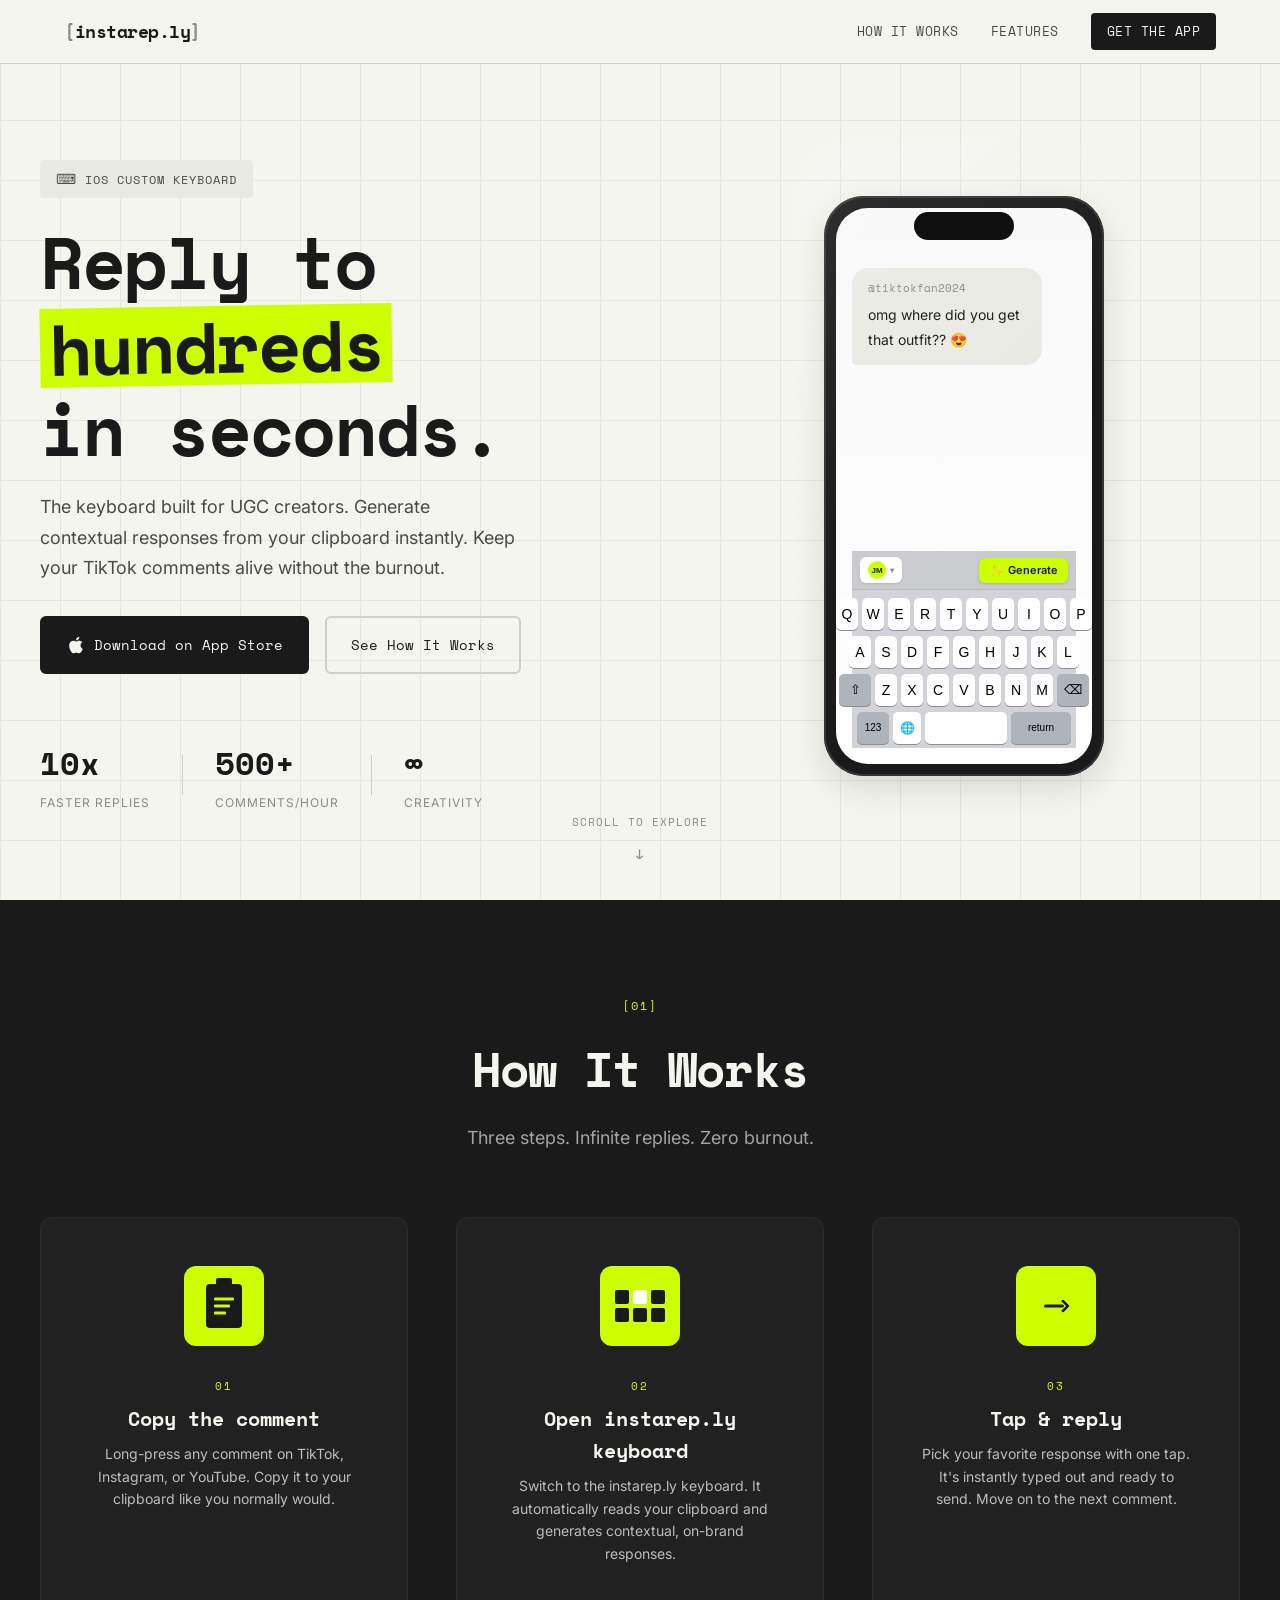
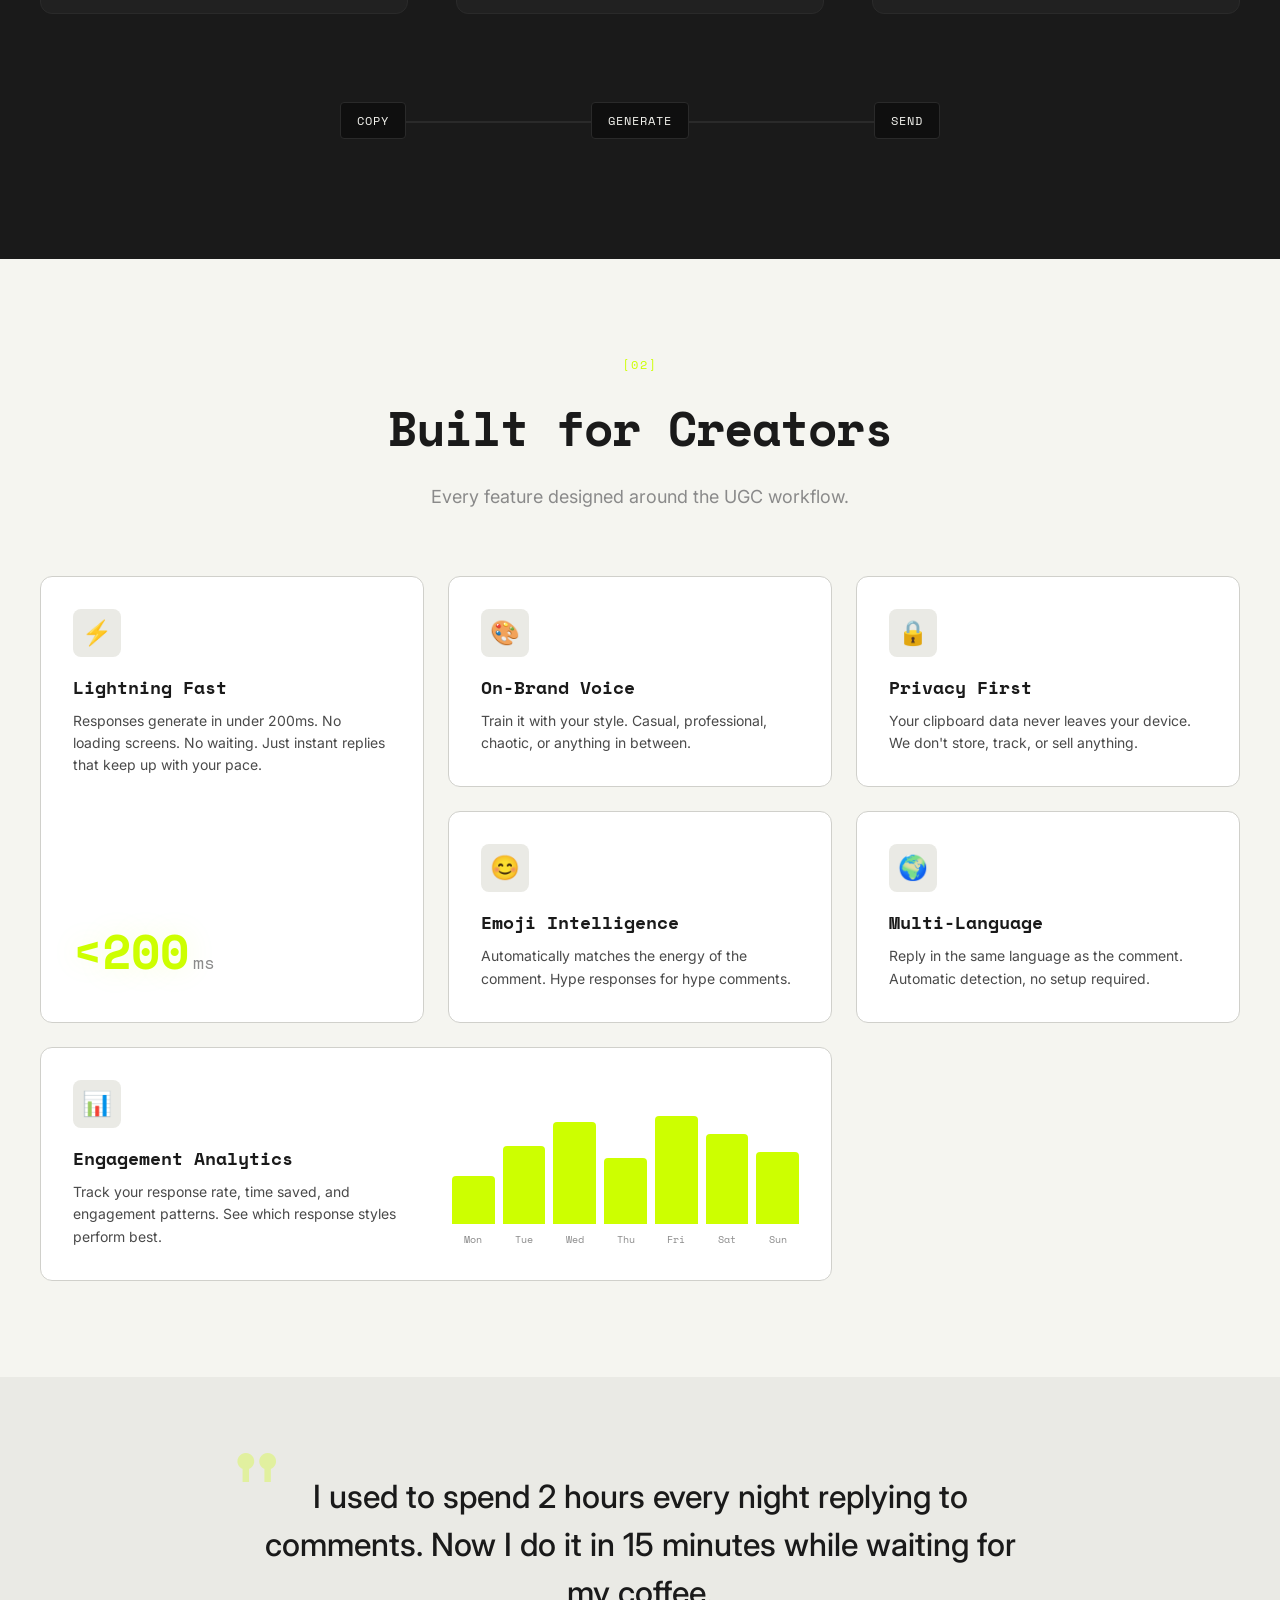
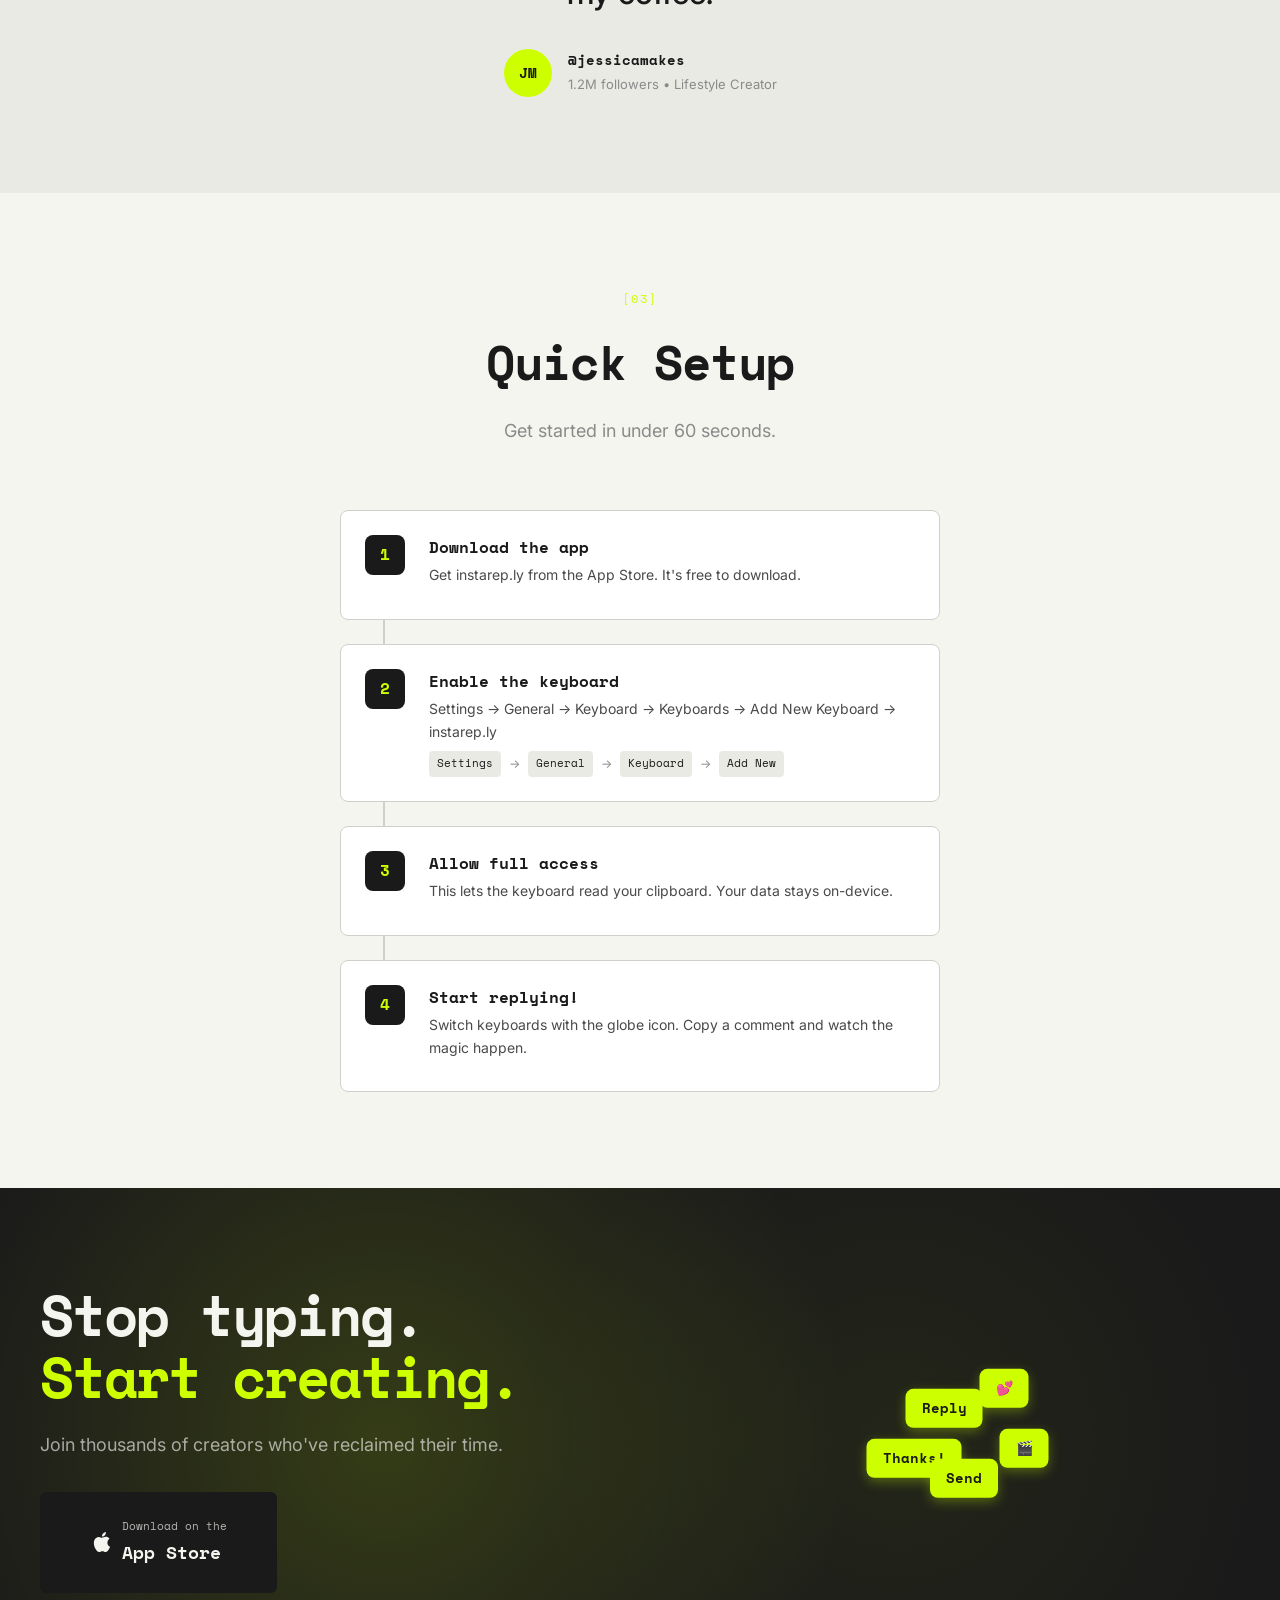
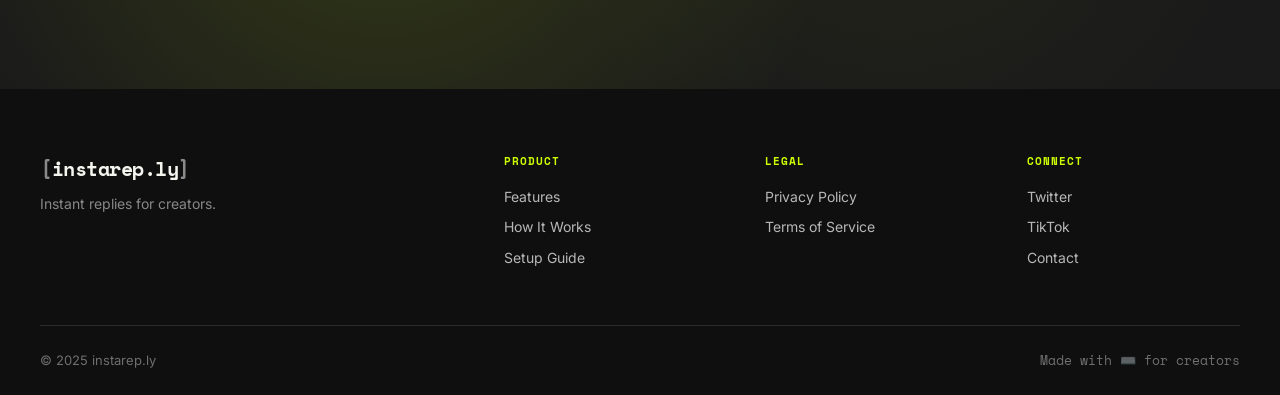
==== index.html @ 0cd6f3d3 "Initial commit: instarep.ly landing page" ====
<!DOCTYPE html>
<html lang="en">
<head>
    <meta charset="UTF-8">
    <meta name="viewport" content="width=device-width, initial-scale=1.0">
    <title>instarep.ly — Instant Replies for Creators</title>
    <meta name="description" content="The custom iOS keyboard that helps UGC creators respond to hundreds of comments instantly. Keep your content alive on TikTok, Instagram, and beyond.">

    <!-- Fonts -->
    <link rel="preconnect" href="https://fonts.googleapis.com">
    <link rel="preconnect" href="https://fonts.gstatic.com" crossorigin>
    <link href="https://fonts.googleapis.com/css2?family=Space+Mono:wght@400;700&family=Inter:wght@400;500;600&display=swap" rel="stylesheet">

    <link rel="stylesheet" href="styles.css">
</head>
<body>
    <!-- Cursor follower -->
    <div class="cursor-glow" id="cursorGlow"></div>

    <!-- Navigation -->
    <nav class="nav">
        <div class="nav-inner">
            <a href="#" class="logo">
                <span class="logo-bracket">[</span>instarep.ly<span class="logo-bracket">]</span>
            </a>
            <div class="nav-links">
                <a href="#how-it-works">How It Works</a>
                <a href="#features">Features</a>
                <a href="#download" class="nav-cta">Get the App</a>
            </div>
        </div>
    </nav>

    <!-- Hero Section -->
    <section class="hero">
        <div class="hero-grid">
            <div class="hero-content">
                <div class="hero-tag">
                    <span class="tag-key">⌨</span>
                    <span>iOS Custom Keyboard</span>
                </div>
                <h1 class="hero-title">
                    <span class="title-line">Reply to</span>
                    <span class="title-line accent">hundreds</span>
                    <span class="title-line">in seconds.</span>
                </h1>
                <p class="hero-subtitle">
                    The keyboard built for UGC creators. Generate contextual responses from your clipboard instantly. Keep your TikTok comments alive without the burnout.
                </p>
                <div class="hero-actions">
                    <a href="#download" class="btn btn-primary">
                        <span class="btn-icon">
                            <svg width="20" height="20" viewBox="0 0 24 24" fill="currentColor">
                                <path d="M18.71 19.5c-.83 1.24-1.71 2.45-3.05 2.47-1.34.03-1.77-.79-3.29-.79-1.53 0-2 .77-3.27.82-1.31.05-2.3-1.32-3.14-2.53C4.25 17 2.94 12.45 4.7 9.39c.87-1.52 2.43-2.48 4.12-2.51 1.28-.02 2.5.87 3.29.87.78 0 2.26-1.07 3.81-.91.65.03 2.47.26 3.64 1.98-.09.06-2.17 1.28-2.15 3.81.03 3.02 2.65 4.03 2.68 4.04-.03.07-.42 1.44-1.38 2.83M13 3.5c.73-.83 1.94-1.46 2.94-1.5.13 1.17-.34 2.35-1.04 3.19-.69.85-1.83 1.51-2.95 1.42-.15-1.15.41-2.35 1.05-3.11z"/>
                            </svg>
                        </span>
                        <span>Download on App Store</span>
                    </a>
                    <a href="#how-it-works" class="btn btn-secondary">See How It Works</a>
                </div>
                <div class="hero-stats">
                    <div class="stat">
                        <span class="stat-value">10x</span>
                        <span class="stat-label">Faster replies</span>
                    </div>
                    <div class="stat-divider"></div>
                    <div class="stat">
                        <span class="stat-value">500+</span>
                        <span class="stat-label">Comments/hour</span>
                    </div>
                    <div class="stat-divider"></div>
                    <div class="stat">
                        <span class="stat-value">∞</span>
                        <span class="stat-label">Creativity</span>
                    </div>
                </div>
            </div>
            <div class="hero-visual">
                <div class="phone-mockup">
                    <div class="phone-frame">
                        <div class="phone-notch"></div>
                        <div class="phone-screen">
                            <div class="app-demo">
                                <div class="comment-bubble incoming">
                                    <span class="comment-user">@tiktokfan2024</span>
                                    <span class="comment-text">omg where did you get that outfit?? 😍</span>
                                </div>
                                <div class="keyboard-area">
                                    <div class="keyboard-toolbar">
                                        <button class="profile-selector">
                                            <span class="profile-avatar">JM</span>
                                            <span class="profile-dropdown">▾</span>
                                        </button>
                                        <button class="generate-btn">
                                            <span class="generate-icon">✨</span>
                                            <span>Generate</span>
                                        </button>
                                    </div>
                                    <div class="ios-keyboard">
                                        <div class="keyboard-row">
                                            <span class="key">Q</span>
                                            <span class="key">W</span>
                                            <span class="key">E</span>
                                            <span class="key">R</span>
                                            <span class="key">T</span>
                                            <span class="key">Y</span>
                                            <span class="key">U</span>
                                            <span class="key">I</span>
                                            <span class="key">O</span>
                                            <span class="key">P</span>
                                        </div>
                                        <div class="keyboard-row">
                                            <span class="key">A</span>
                                            <span class="key">S</span>
                                            <span class="key">D</span>
                                            <span class="key">F</span>
                                            <span class="key">G</span>
                                            <span class="key">H</span>
                                            <span class="key">J</span>
                                            <span class="key">K</span>
                                            <span class="key">L</span>
                                        </div>
                                        <div class="keyboard-row">
                                            <span class="key key-shift">⇧</span>
                                            <span class="key">Z</span>
                                            <span class="key">X</span>
                                            <span class="key">C</span>
                                            <span class="key">V</span>
                                            <span class="key">B</span>
                                            <span class="key">N</span>
                                            <span class="key">M</span>
                                            <span class="key key-delete">⌫</span>
                                        </div>
                                        <div class="keyboard-row keyboard-bottom">
                                            <span class="key key-special">123</span>
                                            <span class="key key-globe">🌐</span>
                                            <span class="key key-space"></span>
                                            <span class="key key-return">return</span>
                                        </div>
                                    </div>
                                </div>
                            </div>
                        </div>
                    </div>
                    <div class="phone-reflection"></div>
                </div>
            </div>
        </div>
        <div class="hero-scroll-hint">
            <span>Scroll to explore</span>
            <div class="scroll-arrow">↓</div>
        </div>
    </section>

    <!-- How It Works -->
    <section class="how-it-works" id="how-it-works">
        <div class="section-header">
            <span class="section-tag">[01]</span>
            <h2 class="section-title">How It Works</h2>
            <p class="section-subtitle">Three steps. Infinite replies. Zero burnout.</p>
        </div>

        <div class="steps-grid">
            <div class="step" data-step="01">
                <div class="step-visual">
                    <div class="step-icon">
                        <div class="icon-clipboard">
                            <div class="clipboard-board"></div>
                            <div class="clipboard-lines">
                                <span></span><span></span><span></span>
                            </div>
                        </div>
                    </div>
                </div>
                <div class="step-content">
                    <span class="step-number">01</span>
                    <h3 class="step-title">Copy the comment</h3>
                    <p class="step-desc">Long-press any comment on TikTok, Instagram, or YouTube. Copy it to your clipboard like you normally would.</p>
                </div>
            </div>

            <div class="step" data-step="02">
                <div class="step-visual">
                    <div class="step-icon">
                        <div class="icon-keyboard">
                            <div class="key-row">
                                <span class="mini-key"></span>
                                <span class="mini-key active"></span>
                                <span class="mini-key"></span>
                            </div>
                            <div class="key-row">
                                <span class="mini-key"></span>
                                <span class="mini-key"></span>
                                <span class="mini-key"></span>
                            </div>
                        </div>
                    </div>
                </div>
                <div class="step-content">
                    <span class="step-number">02</span>
                    <h3 class="step-title">Open instarep.ly keyboard</h3>
                    <p class="step-desc">Switch to the instarep.ly keyboard. It automatically reads your clipboard and generates contextual, on-brand responses.</p>
                </div>
            </div>

            <div class="step" data-step="03">
                <div class="step-visual">
                    <div class="step-icon">
                        <div class="icon-send">
                            <div class="send-arrow">
                                <span class="arrow-line"></span>
                                <span class="arrow-head"></span>
                            </div>
                            <div class="send-rings">
                                <span></span><span></span><span></span>
                            </div>
                        </div>
                    </div>
                </div>
                <div class="step-content">
                    <span class="step-number">03</span>
                    <h3 class="step-title">Tap & reply</h3>
                    <p class="step-desc">Pick your favorite response with one tap. It's instantly typed out and ready to send. Move on to the next comment.</p>
                </div>
            </div>
        </div>

        <div class="workflow-visual">
            <div class="workflow-line"></div>
            <div class="workflow-nodes">
                <div class="node node-copy">Copy</div>
                <div class="node node-generate">Generate</div>
                <div class="node node-send">Send</div>
            </div>
        </div>
    </section>

    <!-- Features -->
    <section class="features" id="features">
        <div class="section-header">
            <span class="section-tag">[02]</span>
            <h2 class="section-title">Built for Creators</h2>
            <p class="section-subtitle">Every feature designed around the UGC workflow.</p>
        </div>

        <div class="features-grid">
            <div class="feature-card feature-large">
                <div class="feature-icon">
                    <span class="icon-char">⚡</span>
                </div>
                <h3 class="feature-title">Lightning Fast</h3>
                <p class="feature-desc">Responses generate in under 200ms. No loading screens. No waiting. Just instant replies that keep up with your pace.</p>
                <div class="feature-metric">
                    <span class="metric-value">&lt;200</span>
                    <span class="metric-unit">ms</span>
                </div>
            </div>

            <div class="feature-card">
                <div class="feature-icon">
                    <span class="icon-char">🎨</span>
                </div>
                <h3 class="feature-title">On-Brand Voice</h3>
                <p class="feature-desc">Train it with your style. Casual, professional, chaotic, or anything in between.</p>
            </div>

            <div class="feature-card">
                <div class="feature-icon">
                    <span class="icon-char">🔒</span>
                </div>
                <h3 class="feature-title">Privacy First</h3>
                <p class="feature-desc">Your clipboard data never leaves your device. We don't store, track, or sell anything.</p>
            </div>

            <div class="feature-card">
                <div class="feature-icon">
                    <span class="icon-char">😊</span>
                </div>
                <h3 class="feature-title">Emoji Intelligence</h3>
                <p class="feature-desc">Automatically matches the energy of the comment. Hype responses for hype comments.</p>
            </div>

            <div class="feature-card">
                <div class="feature-icon">
                    <span class="icon-char">🌍</span>
                </div>
                <h3 class="feature-title">Multi-Language</h3>
                <p class="feature-desc">Reply in the same language as the comment. Automatic detection, no setup required.</p>
            </div>

            <div class="feature-card feature-wide">
                <div class="feature-content">
                    <div class="feature-icon">
                        <span class="icon-char">📊</span>
                    </div>
                    <h3 class="feature-title">Engagement Analytics</h3>
                    <p class="feature-desc">Track your response rate, time saved, and engagement patterns. See which response styles perform best.</p>
                </div>
                <div class="feature-chart">
                    <div class="chart-bars">
                        <div class="bar" style="--height: 40%"><span>Mon</span></div>
                        <div class="bar" style="--height: 65%"><span>Tue</span></div>
                        <div class="bar" style="--height: 85%"><span>Wed</span></div>
                        <div class="bar" style="--height: 55%"><span>Thu</span></div>
                        <div class="bar" style="--height: 90%"><span>Fri</span></div>
                        <div class="bar" style="--height: 75%"><span>Sat</span></div>
                        <div class="bar" style="--height: 60%"><span>Sun</span></div>
                    </div>
                </div>
            </div>
        </div>
    </section>

    <!-- Testimonial / Social Proof -->
    <section class="social-proof">
        <div class="proof-inner">
            <div class="quote-mark">"</div>
            <blockquote class="testimonial">
                I used to spend 2 hours every night replying to comments. Now I do it in 15 minutes while waiting for my coffee.
            </blockquote>
            <div class="testimonial-author">
                <div class="author-avatar">
                    <span>JM</span>
                </div>
                <div class="author-info">
                    <span class="author-name">@jessicamakes</span>
                    <span class="author-stats">1.2M followers • Lifestyle Creator</span>
                </div>
            </div>
        </div>
    </section>

    <!-- Setup Guide -->
    <section class="setup-guide" id="setup">
        <div class="section-header">
            <span class="section-tag">[03]</span>
            <h2 class="section-title">Quick Setup</h2>
            <p class="section-subtitle">Get started in under 60 seconds.</p>
        </div>

        <div class="setup-steps">
            <div class="setup-step">
                <div class="setup-number">1</div>
                <div class="setup-content">
                    <h4>Download the app</h4>
                    <p>Get instarep.ly from the App Store. It's free to download.</p>
                </div>
            </div>
            <div class="setup-connector"></div>
            <div class="setup-step">
                <div class="setup-number">2</div>
                <div class="setup-content">
                    <h4>Enable the keyboard</h4>
                    <p>Settings → General → Keyboard → Keyboards → Add New Keyboard → instarep.ly</p>
                    <div class="setup-path">
                        <code>Settings</code>
                        <span>→</span>
                        <code>General</code>
                        <span>→</span>
                        <code>Keyboard</code>
                        <span>→</span>
                        <code>Add New</code>
                    </div>
                </div>
            </div>
            <div class="setup-connector"></div>
            <div class="setup-step">
                <div class="setup-number">3</div>
                <div class="setup-content">
                    <h4>Allow full access</h4>
                    <p>This lets the keyboard read your clipboard. Your data stays on-device.</p>
                </div>
            </div>
            <div class="setup-connector"></div>
            <div class="setup-step">
                <div class="setup-number">4</div>
                <div class="setup-content">
                    <h4>Start replying!</h4>
                    <p>Switch keyboards with the globe icon. Copy a comment and watch the magic happen.</p>
                </div>
            </div>
        </div>
    </section>

    <!-- CTA Section -->
    <section class="cta-section" id="download">
        <div class="cta-inner">
            <div class="cta-content">
                <h2 class="cta-title">
                    <span class="cta-line">Stop typing.</span>
                    <span class="cta-line">Start creating.</span>
                </h2>
                <p class="cta-subtitle">Join thousands of creators who've reclaimed their time.</p>
                <a href="https://apps.apple.com" class="btn btn-primary btn-large">
                    <span class="btn-icon">
                        <svg width="24" height="24" viewBox="0 0 24 24" fill="currentColor">
                            <path d="M18.71 19.5c-.83 1.24-1.71 2.45-3.05 2.47-1.34.03-1.77-.79-3.29-.79-1.53 0-2 .77-3.27.82-1.31.05-2.3-1.32-3.14-2.53C4.25 17 2.94 12.45 4.7 9.39c.87-1.52 2.43-2.48 4.12-2.51 1.28-.02 2.5.87 3.29.87.78 0 2.26-1.07 3.81-.91.65.03 2.47.26 3.64 1.98-.09.06-2.17 1.28-2.15 3.81.03 3.02 2.65 4.03 2.68 4.04-.03.07-.42 1.44-1.38 2.83M13 3.5c.73-.83 1.94-1.46 2.94-1.5.13 1.17-.34 2.35-1.04 3.19-.69.85-1.83 1.51-2.95 1.42-.15-1.15.41-2.35 1.05-3.11z"/>
                        </svg>
                    </span>
                    <span class="btn-text">
                        <span class="btn-small">Download on the</span>
                        <span class="btn-main">App Store</span>
                    </span>
                </a>
            </div>
            <div class="cta-keyboard">
                <div class="floating-keys">
                    <span class="floating-key" style="--delay: 0s; --x: -20px; --y: -30px;">Reply</span>
                    <span class="floating-key" style="--delay: 0.5s; --x: 40px; --y: -50px;">💕</span>
                    <span class="floating-key" style="--delay: 1s; --x: -50px; --y: 20px;">Thanks!</span>
                    <span class="floating-key" style="--delay: 1.5s; --x: 60px; --y: 10px;">🎬</span>
                    <span class="floating-key" style="--delay: 2s; --x: 0px; --y: 40px;">Send</span>
                </div>
            </div>
        </div>
    </section>

    <!-- Footer -->
    <footer class="footer">
        <div class="footer-inner">
            <div class="footer-brand">
                <span class="logo">
                    <span class="logo-bracket">[</span>instarep.ly<span class="logo-bracket">]</span>
                </span>
                <p class="footer-tagline">Instant replies for creators.</p>
            </div>
            <div class="footer-links">
                <div class="footer-col">
                    <h5>Product</h5>
                    <a href="#features">Features</a>
                    <a href="#how-it-works">How It Works</a>
                    <a href="#setup">Setup Guide</a>
                </div>
                <div class="footer-col">
                    <h5>Legal</h5>
                    <a href="/privacy">Privacy Policy</a>
                    <a href="/terms">Terms of Service</a>
                </div>
                <div class="footer-col">
                    <h5>Connect</h5>
                    <a href="https://twitter.com/instarely">Twitter</a>
                    <a href="https://tiktok.com/@instarely">TikTok</a>
                    <a href="mailto:hello@instarep.ly">Contact</a>
                </div>
            </div>
        </div>
        <div class="footer-bottom">
            <span>© 2025 instarep.ly</span>
            <span class="footer-made">Made with ⌨️ for creators</span>
        </div>
    </footer>

    <script src="script.js"></script>
</body>
</html>
---- styles.css ----
/* ==========================================================================
   instarep.ly — Industrial Creator Aesthetic
   Inspired by Teenage Engineering + codybontecou
   ========================================================================== */

/* CSS Custom Properties */
:root {
    /* Colors - Stark monochromatic with electric accent */
    --bg-primary: #F5F5F0;
    --bg-secondary: #EAEAE5;
    --bg-dark: #1A1A1A;
    --bg-darker: #0F0F0F;

    --text-primary: #1A1A1A;
    --text-secondary: #4A4A4A;
    --text-muted: #8A8A8A;
    --text-inverse: #F5F5F0;

    --accent: #CDFF00;
    --accent-hover: #B8E600;
    --accent-muted: rgba(205, 255, 0, 0.15);

    --border: #D0D0CB;
    --border-dark: #2A2A2A;

    /* Typography */
    --font-mono: 'Space Mono', 'SF Mono', 'Monaco', monospace;
    --font-sans: 'Inter', -apple-system, BlinkMacSystemFont, sans-serif;

    /* Spacing */
    --space-xs: 4px;
    --space-sm: 8px;
    --space-md: 16px;
    --space-lg: 24px;
    --space-xl: 32px;
    --space-2xl: 48px;
    --space-3xl: 64px;
    --space-4xl: 96px;

    /* Layout */
    --max-width: 1200px;
    --nav-height: 64px;

    /* Transitions */
    --transition-fast: 150ms ease;
    --transition-base: 250ms ease;
    --transition-slow: 400ms ease;

    /* Shadows */
    --shadow-sm: 0 1px 2px rgba(0,0,0,0.05);
    --shadow-md: 0 4px 12px rgba(0,0,0,0.08);
    --shadow-lg: 0 12px 32px rgba(0,0,0,0.12);
    --shadow-glow: 0 0 40px rgba(205, 255, 0, 0.3);
}

/* Reset & Base */
*, *::before, *::after {
    box-sizing: border-box;
    margin: 0;
    padding: 0;
}

html {
    scroll-behavior: smooth;
    -webkit-font-smoothing: antialiased;
    -moz-osx-font-smoothing: grayscale;
}

body {
    font-family: var(--font-sans);
    font-size: 16px;
    line-height: 1.6;
    color: var(--text-primary);
    background-color: var(--bg-primary);
    overflow-x: hidden;
}

/* Selection */
::selection {
    background: var(--accent);
    color: var(--bg-dark);
}

/* Cursor Glow Effect */
.cursor-glow {
    position: fixed;
    width: 400px;
    height: 400px;
    border-radius: 50%;
    background: radial-gradient(circle, var(--accent-muted) 0%, transparent 70%);
    pointer-events: none;
    z-index: 0;
    transform: translate(-50%, -50%);
    opacity: 0;
    transition: opacity 0.3s ease;
}

body:hover .cursor-glow {
    opacity: 1;
}

/* ==========================================================================
   Navigation
   ========================================================================== */

.nav {
    position: fixed;
    top: 0;
    left: 0;
    right: 0;
    height: var(--nav-height);
    background: rgba(245, 245, 240, 0.9);
    backdrop-filter: blur(12px);
    -webkit-backdrop-filter: blur(12px);
    border-bottom: 1px solid var(--border);
    z-index: 1000;
}

.nav-inner {
    max-width: var(--max-width);
    margin: 0 auto;
    padding: 0 var(--space-lg);
    height: 100%;
    display: flex;
    align-items: center;
    justify-content: space-between;
}

.logo {
    font-family: var(--font-mono);
    font-size: 18px;
    font-weight: 700;
    color: var(--text-primary);
    text-decoration: none;
    letter-spacing: -0.5px;
}

.logo-bracket {
    color: var(--text-muted);
    transition: color var(--transition-fast);
}

.logo:hover .logo-bracket {
    color: var(--accent);
}

.nav-links {
    display: flex;
    align-items: center;
    gap: var(--space-xl);
}

.nav-links a {
    font-family: var(--font-mono);
    font-size: 13px;
    color: var(--text-secondary);
    text-decoration: none;
    text-transform: uppercase;
    letter-spacing: 0.5px;
    transition: color var(--transition-fast);
}

.nav-links a:hover {
    color: var(--text-primary);
}

.nav-cta {
    background: var(--bg-dark) !important;
    color: var(--text-inverse) !important;
    padding: var(--space-sm) var(--space-md) !important;
    border-radius: 4px;
}

.nav-cta:hover {
    background: var(--accent) !important;
    color: var(--bg-dark) !important;
}

/* ==========================================================================
   Hero Section
   ========================================================================== */

.hero {
    min-height: 100vh;
    padding: calc(var(--nav-height) + var(--space-4xl)) var(--space-lg) var(--space-3xl);
    position: relative;
    overflow: hidden;
}

.hero::before {
    content: '';
    position: absolute;
    top: 0;
    left: 0;
    right: 0;
    bottom: 0;
    background:
        linear-gradient(90deg, var(--border) 1px, transparent 1px) 0 0 / 60px 60px,
        linear-gradient(var(--border) 1px, transparent 1px) 0 0 / 60px 60px;
    opacity: 0.4;
    pointer-events: none;
}

.hero-grid {
    max-width: var(--max-width);
    margin: 0 auto;
    display: grid;
    grid-template-columns: 1fr 1fr;
    gap: var(--space-4xl);
    align-items: center;
    position: relative;
    z-index: 1;
}

.hero-content {
    animation: fadeInUp 0.8s ease-out;
}

@keyframes fadeInUp {
    from {
        opacity: 0;
        transform: translateY(30px);
    }
    to {
        opacity: 1;
        transform: translateY(0);
    }
}

.hero-tag {
    display: inline-flex;
    align-items: center;
    gap: var(--space-sm);
    font-family: var(--font-mono);
    font-size: 12px;
    text-transform: uppercase;
    letter-spacing: 1px;
    color: var(--text-secondary);
    background: var(--bg-secondary);
    padding: var(--space-sm) var(--space-md);
    border-radius: 4px;
    margin-bottom: var(--space-lg);
}

.tag-key {
    font-size: 14px;
}

.hero-title {
    font-family: var(--font-mono);
    font-size: clamp(40px, 6vw, 72px);
    font-weight: 700;
    line-height: 1.1;
    letter-spacing: -2px;
    margin-bottom: var(--space-lg);
}

.title-line {
    display: block;
}

.title-line.accent {
    color: var(--bg-dark);
    background: var(--accent);
    padding: 0 var(--space-sm);
    display: inline-block;
    transform: rotate(-1deg);
    margin: var(--space-xs) 0;
}

.hero-subtitle {
    font-size: 18px;
    color: var(--text-secondary);
    max-width: 480px;
    margin-bottom: var(--space-xl);
    line-height: 1.7;
}

.hero-actions {
    display: flex;
    gap: var(--space-md);
    margin-bottom: var(--space-3xl);
}

/* Buttons */
.btn {
    display: inline-flex;
    align-items: center;
    gap: var(--space-sm);
    font-family: var(--font-mono);
    font-size: 14px;
    font-weight: 500;
    text-decoration: none;
    padding: var(--space-md) var(--space-lg);
    border-radius: 6px;
    border: 2px solid transparent;
    cursor: pointer;
    transition: all var(--transition-base);
}

.btn-primary {
    background: var(--bg-dark);
    color: var(--text-inverse);
    border-color: var(--bg-dark);
}

.btn-primary:hover {
    background: var(--accent);
    color: var(--bg-dark);
    border-color: var(--accent);
    transform: translateY(-2px);
    box-shadow: var(--shadow-glow);
}

.btn-secondary {
    background: transparent;
    color: var(--text-primary);
    border-color: var(--border);
}

.btn-secondary:hover {
    border-color: var(--text-primary);
    background: var(--bg-secondary);
}

.btn-icon {
    display: flex;
    align-items: center;
}

.btn-large {
    padding: var(--space-lg) var(--space-2xl);
    font-size: 16px;
}

.btn-large .btn-text {
    display: flex;
    flex-direction: column;
    align-items: flex-start;
    gap: 2px;
}

.btn-small {
    font-size: 11px;
    opacity: 0.7;
    font-weight: 400;
}

.btn-main {
    font-size: 18px;
    font-weight: 700;
}

/* Hero Stats */
.hero-stats {
    display: flex;
    align-items: center;
    gap: var(--space-xl);
}

.stat {
    display: flex;
    flex-direction: column;
    gap: var(--space-xs);
}

.stat-value {
    font-family: var(--font-mono);
    font-size: 32px;
    font-weight: 700;
    color: var(--text-primary);
}

.stat-label {
    font-size: 12px;
    text-transform: uppercase;
    letter-spacing: 1px;
    color: var(--text-muted);
}

.stat-divider {
    width: 1px;
    height: 40px;
    background: var(--border);
}

/* Phone Mockup */
.hero-visual {
    display: flex;
    justify-content: center;
    animation: fadeInUp 0.8s ease-out 0.2s both;
}

.phone-mockup {
    position: relative;
}

.phone-frame {
    width: 280px;
    height: 580px;
    background: var(--bg-dark);
    border-radius: 40px;
    padding: 12px;
    box-shadow: var(--shadow-lg), inset 0 0 0 2px #333;
    position: relative;
}

.phone-notch {
    position: absolute;
    top: 16px;
    left: 50%;
    transform: translateX(-50%);
    width: 100px;
    height: 28px;
    background: var(--bg-darker);
    border-radius: 20px;
    z-index: 10;
}

.phone-screen {
    width: 100%;
    height: 100%;
    background: #fff;
    border-radius: 32px;
    overflow: hidden;
}

.phone-reflection {
    position: absolute;
    top: -10%;
    left: -10%;
    right: -10%;
    bottom: -10%;
    background: linear-gradient(135deg, rgba(255,255,255,0.1) 0%, transparent 50%);
    pointer-events: none;
    border-radius: 50px;
}

/* App Demo inside phone */
.app-demo {
    height: 100%;
    display: flex;
    flex-direction: column;
    padding: 60px 16px 16px;
    background: linear-gradient(180deg, #f8f8f8 0%, #fff 100%);
}

.comment-bubble {
    background: var(--bg-secondary);
    border-radius: 16px 16px 16px 4px;
    padding: 12px 16px;
    margin-bottom: 16px;
    max-width: 85%;
}

.comment-user {
    font-family: var(--font-mono);
    font-size: 11px;
    color: var(--text-muted);
    display: block;
    margin-bottom: 4px;
}

.comment-text {
    font-size: 14px;
    color: var(--text-primary);
}

.keyboard-area {
    margin-top: auto;
    background: #D1D3D9;
    border-radius: 0;
    padding: 0;
}

.keyboard-toolbar {
    display: flex;
    align-items: center;
    justify-content: space-between;
    padding: 6px 8px;
    background: #C9CBCF;
    border-bottom: 1px solid #B8BABF;
}

.profile-selector {
    display: flex;
    align-items: center;
    gap: 4px;
    background: #fff;
    border: none;
    border-radius: 6px;
    padding: 4px 8px;
    cursor: pointer;
    font-size: 11px;
    font-weight: 600;
    color: var(--text-primary);
    box-shadow: 0 1px 2px rgba(0,0,0,0.1);
}

.profile-avatar {
    width: 18px;
    height: 18px;
    background: var(--accent);
    border-radius: 50%;
    display: flex;
    align-items: center;
    justify-content: center;
    font-size: 8px;
    font-weight: 700;
    color: var(--bg-dark);
}

.profile-dropdown {
    font-size: 8px;
    color: var(--text-muted);
}

.generate-btn {
    display: flex;
    align-items: center;
    gap: 4px;
    background: var(--accent);
    border: none;
    border-radius: 6px;
    padding: 5px 10px;
    cursor: pointer;
    font-family: var(--font-sans);
    font-size: 11px;
    font-weight: 600;
    color: var(--bg-dark);
    box-shadow: 0 1px 3px rgba(0,0,0,0.15);
    transition: all var(--transition-fast);
}

.generate-btn:hover {
    background: var(--accent-hover);
    transform: scale(1.02);
}

.generate-btn.pulse {
    animation: pulse-glow 0.6s ease;
}

.generate-icon {
    font-size: 12px;
}

@keyframes spin {
    from { transform: rotate(0deg); }
    to { transform: rotate(360deg); }
}

@keyframes pulse-glow {
    0% { box-shadow: 0 1px 3px rgba(0,0,0,0.15); }
    50% { box-shadow: 0 0 12px rgba(205, 255, 0, 0.6); }
    100% { box-shadow: 0 1px 3px rgba(0,0,0,0.15); }
}

.ios-keyboard {
    padding: 8px 3px 4px;
    display: flex;
    flex-direction: column;
    gap: 6px;
}

.keyboard-row {
    display: flex;
    justify-content: center;
    gap: 4px;
}

.keyboard-row .key {
    min-width: 22px;
    height: 32px;
    background: #fff;
    border: none;
    border-radius: 5px;
    display: flex;
    align-items: center;
    justify-content: center;
    font-family: -apple-system, BlinkMacSystemFont, sans-serif;
    font-size: 14px;
    font-weight: 400;
    color: #000;
    box-shadow: 0 1px 0 #8E8E93;
    cursor: pointer;
    transition: background var(--transition-fast);
}

.keyboard-row .key:hover {
    background: #E8E8ED;
}

.keyboard-row .key-shift,
.keyboard-row .key-delete {
    min-width: 32px;
    background: #AEB3BC;
    color: #000;
    font-size: 13px;
}

.keyboard-row .key-special {
    min-width: 32px;
    background: #AEB3BC;
    font-size: 10px;
    font-weight: 500;
}

.keyboard-row .key-globe {
    min-width: 28px;
    font-size: 12px;
}

.keyboard-row .key-space {
    flex: 1;
    max-width: 120px;
    background: #fff;
}

.keyboard-row .key-return {
    min-width: 60px;
    background: #AEB3BC;
    font-size: 10px;
    font-weight: 500;
}

.keyboard-bottom {
    padding: 0 2px;
}

/* Scroll Hint */
.hero-scroll-hint {
    position: absolute;
    bottom: var(--space-xl);
    left: 50%;
    transform: translateX(-50%);
    display: flex;
    flex-direction: column;
    align-items: center;
    gap: var(--space-sm);
    font-family: var(--font-mono);
    font-size: 11px;
    text-transform: uppercase;
    letter-spacing: 1px;
    color: var(--text-muted);
    animation: bounce 2s ease-in-out infinite;
}

@keyframes bounce {
    0%, 100% { transform: translateX(-50%) translateY(0); }
    50% { transform: translateX(-50%) translateY(8px); }
}

.scroll-arrow {
    font-size: 18px;
}

/* ==========================================================================
   How It Works Section
   ========================================================================== */

.how-it-works {
    padding: var(--space-4xl) var(--space-lg);
    background: var(--bg-dark);
    color: var(--text-inverse);
    position: relative;
    overflow: hidden;
}

.section-header {
    max-width: var(--max-width);
    margin: 0 auto var(--space-3xl);
    text-align: center;
}

.section-tag {
    font-family: var(--font-mono);
    font-size: 12px;
    color: var(--accent);
    text-transform: uppercase;
    letter-spacing: 2px;
    display: block;
    margin-bottom: var(--space-md);
}

.section-title {
    font-family: var(--font-mono);
    font-size: clamp(32px, 4vw, 48px);
    font-weight: 700;
    letter-spacing: -1px;
    margin-bottom: var(--space-md);
}

.section-subtitle {
    font-size: 18px;
    color: var(--text-muted);
}

.how-it-works .section-subtitle {
    color: rgba(255,255,255,0.6);
}

/* Steps Grid */
.steps-grid {
    max-width: var(--max-width);
    margin: 0 auto;
    display: grid;
    grid-template-columns: repeat(3, 1fr);
    gap: var(--space-2xl);
}

.step {
    text-align: center;
    padding: var(--space-2xl);
    background: rgba(255,255,255,0.03);
    border: 1px solid var(--border-dark);
    border-radius: 12px;
    transition: all var(--transition-base);
}

.step:hover {
    background: rgba(255,255,255,0.06);
    border-color: var(--accent);
    transform: translateY(-4px);
}

.step-visual {
    margin-bottom: var(--space-xl);
}

.step-icon {
    width: 80px;
    height: 80px;
    margin: 0 auto;
    display: flex;
    align-items: center;
    justify-content: center;
    background: var(--accent);
    border-radius: 12px;
    position: relative;
}

/* Animated Icons */
.icon-clipboard {
    width: 36px;
    height: 44px;
    position: relative;
}

.clipboard-board {
    width: 100%;
    height: 100%;
    background: var(--bg-dark);
    border-radius: 4px;
    position: relative;
}

.clipboard-board::before {
    content: '';
    position: absolute;
    top: -6px;
    left: 50%;
    transform: translateX(-50%);
    width: 16px;
    height: 10px;
    background: var(--bg-dark);
    border-radius: 2px;
}

.clipboard-lines {
    position: absolute;
    top: 50%;
    left: 50%;
    transform: translate(-50%, -50%);
    display: flex;
    flex-direction: column;
    gap: 4px;
}

.clipboard-lines span {
    width: 20px;
    height: 3px;
    background: var(--accent);
    border-radius: 1px;
    animation: lineSlide 2s ease-in-out infinite;
}

.clipboard-lines span:nth-child(2) {
    width: 16px;
    animation-delay: 0.2s;
}

.clipboard-lines span:nth-child(3) {
    width: 12px;
    animation-delay: 0.4s;
}

@keyframes lineSlide {
    0%, 100% { transform: translateX(0); opacity: 1; }
    50% { transform: translateX(4px); opacity: 0.6; }
}

.icon-keyboard {
    display: flex;
    flex-direction: column;
    gap: 4px;
}

.key-row {
    display: flex;
    gap: 4px;
}

.mini-key {
    width: 14px;
    height: 14px;
    background: var(--bg-dark);
    border-radius: 2px;
    transition: background var(--transition-fast);
}

.mini-key.active {
    background: #fff;
    animation: keyPress 1s ease-in-out infinite;
}

@keyframes keyPress {
    0%, 100% { transform: scale(1); }
    50% { transform: scale(0.9); background: var(--bg-dark); }
}

.icon-send {
    position: relative;
    width: 40px;
    height: 40px;
}

.send-arrow {
    position: absolute;
    top: 50%;
    left: 50%;
    transform: translate(-50%, -50%);
    width: 24px;
    height: 24px;
}

.arrow-line {
    position: absolute;
    width: 20px;
    height: 3px;
    background: var(--bg-dark);
    top: 50%;
    left: 0;
    transform: translateY(-50%);
    border-radius: 2px;
}

.arrow-head {
    position: absolute;
    right: 0;
    top: 50%;
    transform: translateY(-50%) rotate(45deg);
    width: 10px;
    height: 10px;
    border-right: 3px solid var(--bg-dark);
    border-top: 3px solid var(--bg-dark);
    border-radius: 2px;
}

.send-rings {
    position: absolute;
    top: 50%;
    left: 50%;
    transform: translate(-50%, -50%);
}

.send-rings span {
    position: absolute;
    width: 40px;
    height: 40px;
    border: 2px solid var(--bg-dark);
    border-radius: 50%;
    opacity: 0;
    animation: ringPulse 2s ease-out infinite;
}

.send-rings span:nth-child(2) { animation-delay: 0.4s; }
.send-rings span:nth-child(3) { animation-delay: 0.8s; }

@keyframes ringPulse {
    0% { transform: translate(-50%, -50%) scale(0.5); opacity: 0.8; }
    100% { transform: translate(-50%, -50%) scale(1.5); opacity: 0; }
}

.step-content {
    text-align: center;
}

.step-number {
    font-family: var(--font-mono);
    font-size: 11px;
    color: var(--accent);
    text-transform: uppercase;
    letter-spacing: 2px;
    display: block;
    margin-bottom: var(--space-sm);
}

.step-title {
    font-family: var(--font-mono);
    font-size: 20px;
    font-weight: 700;
    margin-bottom: var(--space-sm);
}

.step-desc {
    font-size: 14px;
    color: rgba(255,255,255,0.7);
    line-height: 1.6;
}

/* Workflow Visual */
.workflow-visual {
    max-width: 600px;
    margin: var(--space-3xl) auto 0;
    position: relative;
    padding: var(--space-lg) 0;
}

.workflow-line {
    position: absolute;
    top: 50%;
    left: 10%;
    right: 10%;
    height: 2px;
    background: var(--border-dark);
}

.workflow-line::after {
    content: '';
    position: absolute;
    top: 0;
    left: 0;
    height: 100%;
    background: var(--accent);
    animation: lineGrow 3s ease-in-out infinite;
}

@keyframes lineGrow {
    0% { width: 0; }
    100% { width: 100%; }
}

.workflow-nodes {
    display: flex;
    justify-content: space-between;
    position: relative;
}

.node {
    font-family: var(--font-mono);
    font-size: 12px;
    text-transform: uppercase;
    letter-spacing: 1px;
    padding: var(--space-sm) var(--space-md);
    background: var(--bg-darker);
    border: 1px solid var(--border-dark);
    border-radius: 4px;
    transition: all var(--transition-base);
}

.node:hover {
    border-color: var(--accent);
    color: var(--accent);
}

/* ==========================================================================
   Features Section
   ========================================================================== */

.features {
    padding: var(--space-4xl) var(--space-lg);
    background: var(--bg-primary);
}

.features-grid {
    max-width: var(--max-width);
    margin: 0 auto;
    display: grid;
    grid-template-columns: repeat(3, 1fr);
    gap: var(--space-lg);
}

.feature-card {
    background: #fff;
    border: 1px solid var(--border);
    border-radius: 12px;
    padding: var(--space-xl);
    transition: all var(--transition-base);
    position: relative;
    overflow: hidden;
}

.feature-card::before {
    content: '';
    position: absolute;
    top: 0;
    left: 0;
    right: 0;
    height: 3px;
    background: var(--accent);
    transform: scaleX(0);
    transform-origin: left;
    transition: transform var(--transition-base);
}

.feature-card:hover {
    border-color: var(--accent);
    transform: translateY(-4px);
    box-shadow: var(--shadow-md);
}

.feature-card:hover::before {
    transform: scaleX(1);
}

.feature-large {
    grid-column: span 1;
    grid-row: span 2;
    display: flex;
    flex-direction: column;
}

.feature-wide {
    grid-column: span 2;
    display: grid;
    grid-template-columns: 1fr 1fr;
    gap: var(--space-xl);
    align-items: center;
}

.feature-icon {
    width: 48px;
    height: 48px;
    display: flex;
    align-items: center;
    justify-content: center;
    background: var(--bg-secondary);
    border-radius: 8px;
    margin-bottom: var(--space-md);
}

.icon-char {
    font-size: 24px;
}

.feature-title {
    font-family: var(--font-mono);
    font-size: 18px;
    font-weight: 700;
    margin-bottom: var(--space-sm);
}

.feature-desc {
    font-size: 14px;
    color: var(--text-secondary);
    line-height: 1.6;
}

.feature-metric {
    margin-top: auto;
    padding-top: var(--space-xl);
    display: flex;
    align-items: baseline;
    gap: var(--space-xs);
}

.metric-value {
    font-family: var(--font-mono);
    font-size: 48px;
    font-weight: 700;
    color: var(--accent);
    text-shadow: 0 0 30px var(--accent-muted);
}

.metric-unit {
    font-family: var(--font-mono);
    font-size: 18px;
    color: var(--text-muted);
}

/* Feature Chart */
.feature-chart {
    height: 120px;
}

.chart-bars {
    display: flex;
    align-items: flex-end;
    justify-content: space-between;
    height: 100%;
    gap: var(--space-sm);
}

.bar {
    flex: 1;
    height: var(--height);
    background: var(--accent);
    border-radius: 4px 4px 0 0;
    position: relative;
    transition: all var(--transition-base);
    animation: barGrow 1s ease-out backwards;
}

.bar:nth-child(1) { animation-delay: 0.1s; }
.bar:nth-child(2) { animation-delay: 0.2s; }
.bar:nth-child(3) { animation-delay: 0.3s; }
.bar:nth-child(4) { animation-delay: 0.4s; }
.bar:nth-child(5) { animation-delay: 0.5s; }
.bar:nth-child(6) { animation-delay: 0.6s; }
.bar:nth-child(7) { animation-delay: 0.7s; }

@keyframes barGrow {
    from {
        height: 0;
        opacity: 0;
    }
}

.bar span {
    position: absolute;
    bottom: -24px;
    left: 50%;
    transform: translateX(-50%);
    font-family: var(--font-mono);
    font-size: 10px;
    color: var(--text-muted);
}

.bar:hover {
    background: var(--bg-dark);
}

/* ==========================================================================
   Social Proof / Testimonial
   ========================================================================== */

.social-proof {
    padding: var(--space-4xl) var(--space-lg);
    background: var(--bg-secondary);
}

.proof-inner {
    max-width: 800px;
    margin: 0 auto;
    text-align: center;
    position: relative;
}

.quote-mark {
    font-family: var(--font-mono);
    font-size: 120px;
    color: var(--accent);
    line-height: 1;
    position: absolute;
    top: -40px;
    left: -20px;
    opacity: 0.3;
}

.testimonial {
    font-size: clamp(24px, 3vw, 32px);
    font-weight: 500;
    line-height: 1.5;
    color: var(--text-primary);
    margin-bottom: var(--space-xl);
    position: relative;
}

.testimonial-author {
    display: flex;
    align-items: center;
    justify-content: center;
    gap: var(--space-md);
}

.author-avatar {
    width: 48px;
    height: 48px;
    background: var(--accent);
    border-radius: 50%;
    display: flex;
    align-items: center;
    justify-content: center;
    font-family: var(--font-mono);
    font-size: 14px;
    font-weight: 700;
    color: var(--bg-dark);
}

.author-info {
    text-align: left;
}

.author-name {
    font-family: var(--font-mono);
    font-size: 14px;
    font-weight: 700;
    display: block;
}

.author-stats {
    font-size: 13px;
    color: var(--text-muted);
}

/* ==========================================================================
   Setup Guide
   ========================================================================== */

.setup-guide {
    padding: var(--space-4xl) var(--space-lg);
    background: var(--bg-primary);
}

.setup-steps {
    max-width: 600px;
    margin: 0 auto;
    display: flex;
    flex-direction: column;
    gap: 0;
}

.setup-step {
    display: flex;
    gap: var(--space-lg);
    padding: var(--space-lg);
    background: #fff;
    border: 1px solid var(--border);
    border-radius: 8px;
    transition: all var(--transition-base);
}

.setup-step:hover {
    border-color: var(--accent);
    transform: translateX(8px);
}

.setup-number {
    width: 40px;
    height: 40px;
    background: var(--bg-dark);
    color: var(--accent);
    border-radius: 8px;
    display: flex;
    align-items: center;
    justify-content: center;
    font-family: var(--font-mono);
    font-size: 16px;
    font-weight: 700;
    flex-shrink: 0;
}

.setup-content h4 {
    font-family: var(--font-mono);
    font-size: 16px;
    font-weight: 700;
    margin-bottom: var(--space-xs);
}

.setup-content p {
    font-size: 14px;
    color: var(--text-secondary);
    margin-bottom: var(--space-sm);
}

.setup-path {
    display: flex;
    flex-wrap: wrap;
    align-items: center;
    gap: var(--space-sm);
    margin-top: var(--space-sm);
}

.setup-path code {
    font-family: var(--font-mono);
    font-size: 11px;
    background: var(--bg-secondary);
    padding: var(--space-xs) var(--space-sm);
    border-radius: 4px;
}

.setup-path span {
    color: var(--text-muted);
    font-size: 12px;
}

.setup-connector {
    width: 2px;
    height: 24px;
    background: var(--border);
    margin-left: 43px;
}

/* ==========================================================================
   CTA Section
   ========================================================================== */

.cta-section {
    padding: var(--space-4xl) var(--space-lg);
    background: var(--bg-dark);
    position: relative;
    overflow: hidden;
}

.cta-section::before {
    content: '';
    position: absolute;
    top: 0;
    left: 0;
    right: 0;
    bottom: 0;
    background:
        radial-gradient(circle at 30% 50%, var(--accent-muted) 0%, transparent 50%),
        radial-gradient(circle at 70% 50%, rgba(205, 255, 0, 0.05) 0%, transparent 40%);
    pointer-events: none;
}

.cta-inner {
    max-width: var(--max-width);
    margin: 0 auto;
    display: grid;
    grid-template-columns: 1fr 1fr;
    gap: var(--space-4xl);
    align-items: center;
    position: relative;
}

.cta-content {
    color: var(--text-inverse);
}

.cta-title {
    font-family: var(--font-mono);
    font-size: clamp(36px, 5vw, 56px);
    font-weight: 700;
    line-height: 1.1;
    letter-spacing: -2px;
    margin-bottom: var(--space-lg);
}

.cta-line {
    display: block;
}

.cta-line:last-child {
    color: var(--accent);
}

.cta-subtitle {
    font-size: 18px;
    color: rgba(255,255,255,0.6);
    margin-bottom: var(--space-xl);
}

/* Floating Keys Animation */
.cta-keyboard {
    position: relative;
    height: 300px;
    display: flex;
    align-items: center;
    justify-content: center;
}

.floating-keys {
    position: relative;
    width: 200px;
    height: 200px;
}

.floating-key {
    position: absolute;
    top: 50%;
    left: 50%;
    font-family: var(--font-mono);
    font-size: 14px;
    font-weight: 700;
    background: var(--accent);
    color: var(--bg-dark);
    padding: var(--space-sm) var(--space-md);
    border-radius: 8px;
    box-shadow: 0 4px 12px rgba(205, 255, 0, 0.3);
    animation: floatKey 4s ease-in-out infinite;
    animation-delay: var(--delay);
    transform: translate(calc(-50% + var(--x)), calc(-50% + var(--y)));
}

@keyframes floatKey {
    0%, 100% {
        transform: translate(calc(-50% + var(--x)), calc(-50% + var(--y)));
    }
    50% {
        transform: translate(calc(-50% + var(--x)), calc(-50% + var(--y) - 15px));
    }
}

/* ==========================================================================
   Footer
   ========================================================================== */

.footer {
    background: var(--bg-darker);
    color: var(--text-inverse);
    padding: var(--space-3xl) var(--space-lg) var(--space-lg);
}

.footer-inner {
    max-width: var(--max-width);
    margin: 0 auto;
    display: grid;
    grid-template-columns: 1fr 2fr;
    gap: var(--space-4xl);
    padding-bottom: var(--space-2xl);
    border-bottom: 1px solid var(--border-dark);
}

.footer-brand .logo {
    color: var(--text-inverse);
    font-size: 20px;
}

.footer-tagline {
    font-size: 14px;
    color: rgba(255,255,255,0.5);
    margin-top: var(--space-sm);
}

.footer-links {
    display: grid;
    grid-template-columns: repeat(3, 1fr);
    gap: var(--space-2xl);
}

.footer-col h5 {
    font-family: var(--font-mono);
    font-size: 11px;
    text-transform: uppercase;
    letter-spacing: 1px;
    color: var(--accent);
    margin-bottom: var(--space-md);
}

.footer-col a {
    display: block;
    font-size: 14px;
    color: rgba(255,255,255,0.7);
    text-decoration: none;
    margin-bottom: var(--space-sm);
    transition: color var(--transition-fast);
}

.footer-col a:hover {
    color: var(--text-inverse);
}

.footer-bottom {
    max-width: var(--max-width);
    margin: 0 auto;
    padding-top: var(--space-lg);
    display: flex;
    justify-content: space-between;
    align-items: center;
    font-size: 13px;
    color: rgba(255,255,255,0.4);
}

.footer-made {
    font-family: var(--font-mono);
}

/* ==========================================================================
   Responsive
   ========================================================================== */

@media (max-width: 1024px) {
    .hero-grid {
        grid-template-columns: 1fr;
        gap: var(--space-3xl);
        text-align: center;
    }

    .hero-content {
        order: 1;
    }

    .hero-visual {
        order: 0;
    }

    .hero-subtitle {
        margin-left: auto;
        margin-right: auto;
    }

    .hero-actions {
        justify-content: center;
    }

    .hero-stats {
        justify-content: center;
    }

    .steps-grid {
        grid-template-columns: 1fr;
        gap: var(--space-lg);
    }

    .features-grid {
        grid-template-columns: 1fr 1fr;
    }

    .feature-large {
        grid-row: span 1;
    }

    .feature-wide {
        grid-column: span 2;
    }

    .cta-inner {
        grid-template-columns: 1fr;
        text-align: center;
    }

    .cta-keyboard {
        display: none;
    }

    .footer-inner {
        grid-template-columns: 1fr;
        gap: var(--space-2xl);
    }
}

@media (max-width: 768px) {
    .nav-links a:not(.nav-cta) {
        display: none;
    }

    .hero {
        padding-top: calc(var(--nav-height) + var(--space-2xl));
    }

    .hero-actions {
        flex-direction: column;
    }

    .hero-stats {
        flex-direction: column;
        gap: var(--space-md);
    }

    .stat-divider {
        width: 40px;
        height: 1px;
    }

    .features-grid {
        grid-template-columns: 1fr;
    }

    .feature-wide {
        grid-column: span 1;
        grid-template-columns: 1fr;
    }

    .feature-chart {
        margin-top: var(--space-lg);
    }

    .footer-links {
        grid-template-columns: 1fr;
        gap: var(--space-xl);
    }

    .footer-bottom {
        flex-direction: column;
        gap: var(--space-sm);
        text-align: center;
    }
}

@media (max-width: 480px) {
    .phone-frame {
        width: 240px;
        height: 500px;
    }

    .setup-step {
        flex-direction: column;
        gap: var(--space-md);
    }

    .setup-connector {
        margin-left: auto;
        margin-right: auto;
    }
}

/* ==========================================================================
   Utilities & Animations
   ========================================================================== */

/* Intersection Observer animations */
.animate-on-scroll {
    opacity: 0;
    transform: translateY(30px);
    transition: all 0.6s ease-out;
}

.animate-on-scroll.visible {
    opacity: 1;
    transform: translateY(0);
}

/* Stagger delays */
.stagger-1 { transition-delay: 0.1s; }
.stagger-2 { transition-delay: 0.2s; }
.stagger-3 { transition-delay: 0.3s; }
.stagger-4 { transition-delay: 0.4s; }
.stagger-5 { transition-delay: 0.5s; }

/* Reduced motion */
@media (prefers-reduced-motion: reduce) {
    *, *::before, *::after {
        animation-duration: 0.01ms !important;
        animation-iteration-count: 1 !important;
        transition-duration: 0.01ms !important;
    }
}
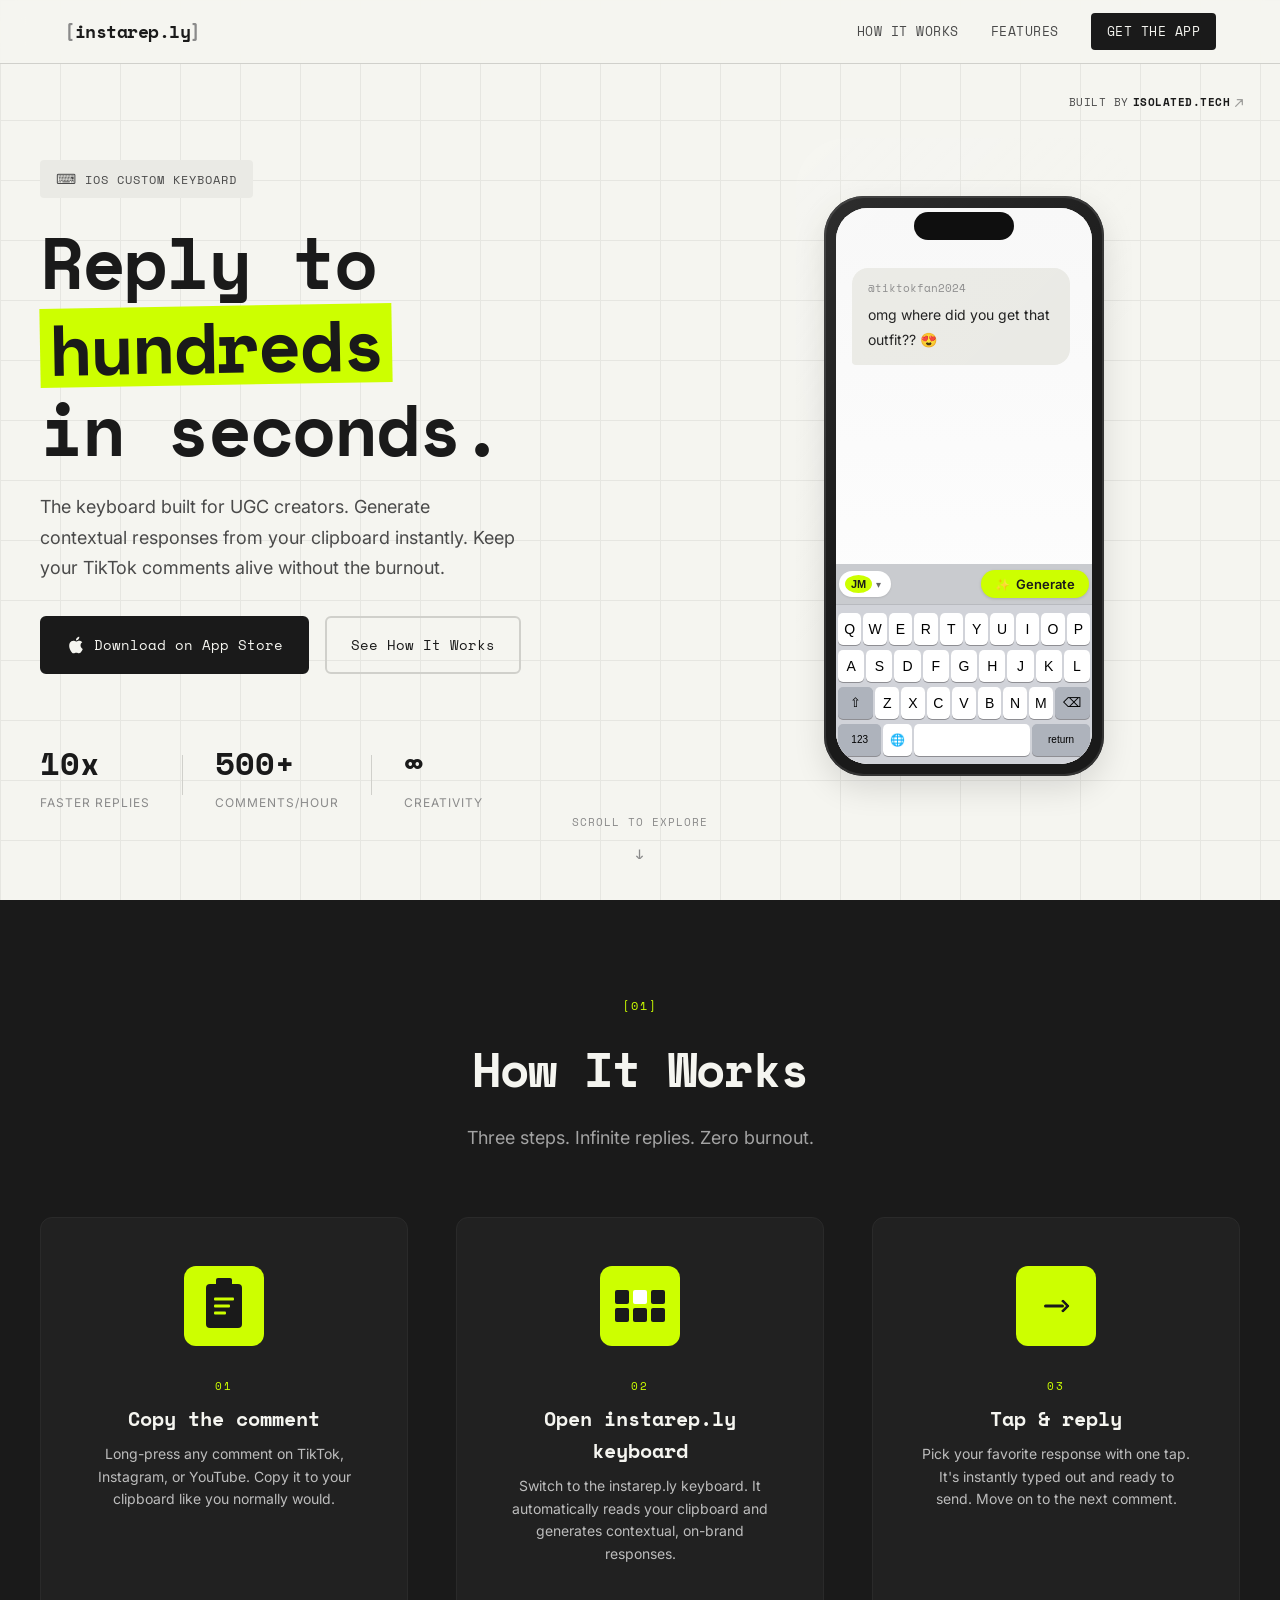
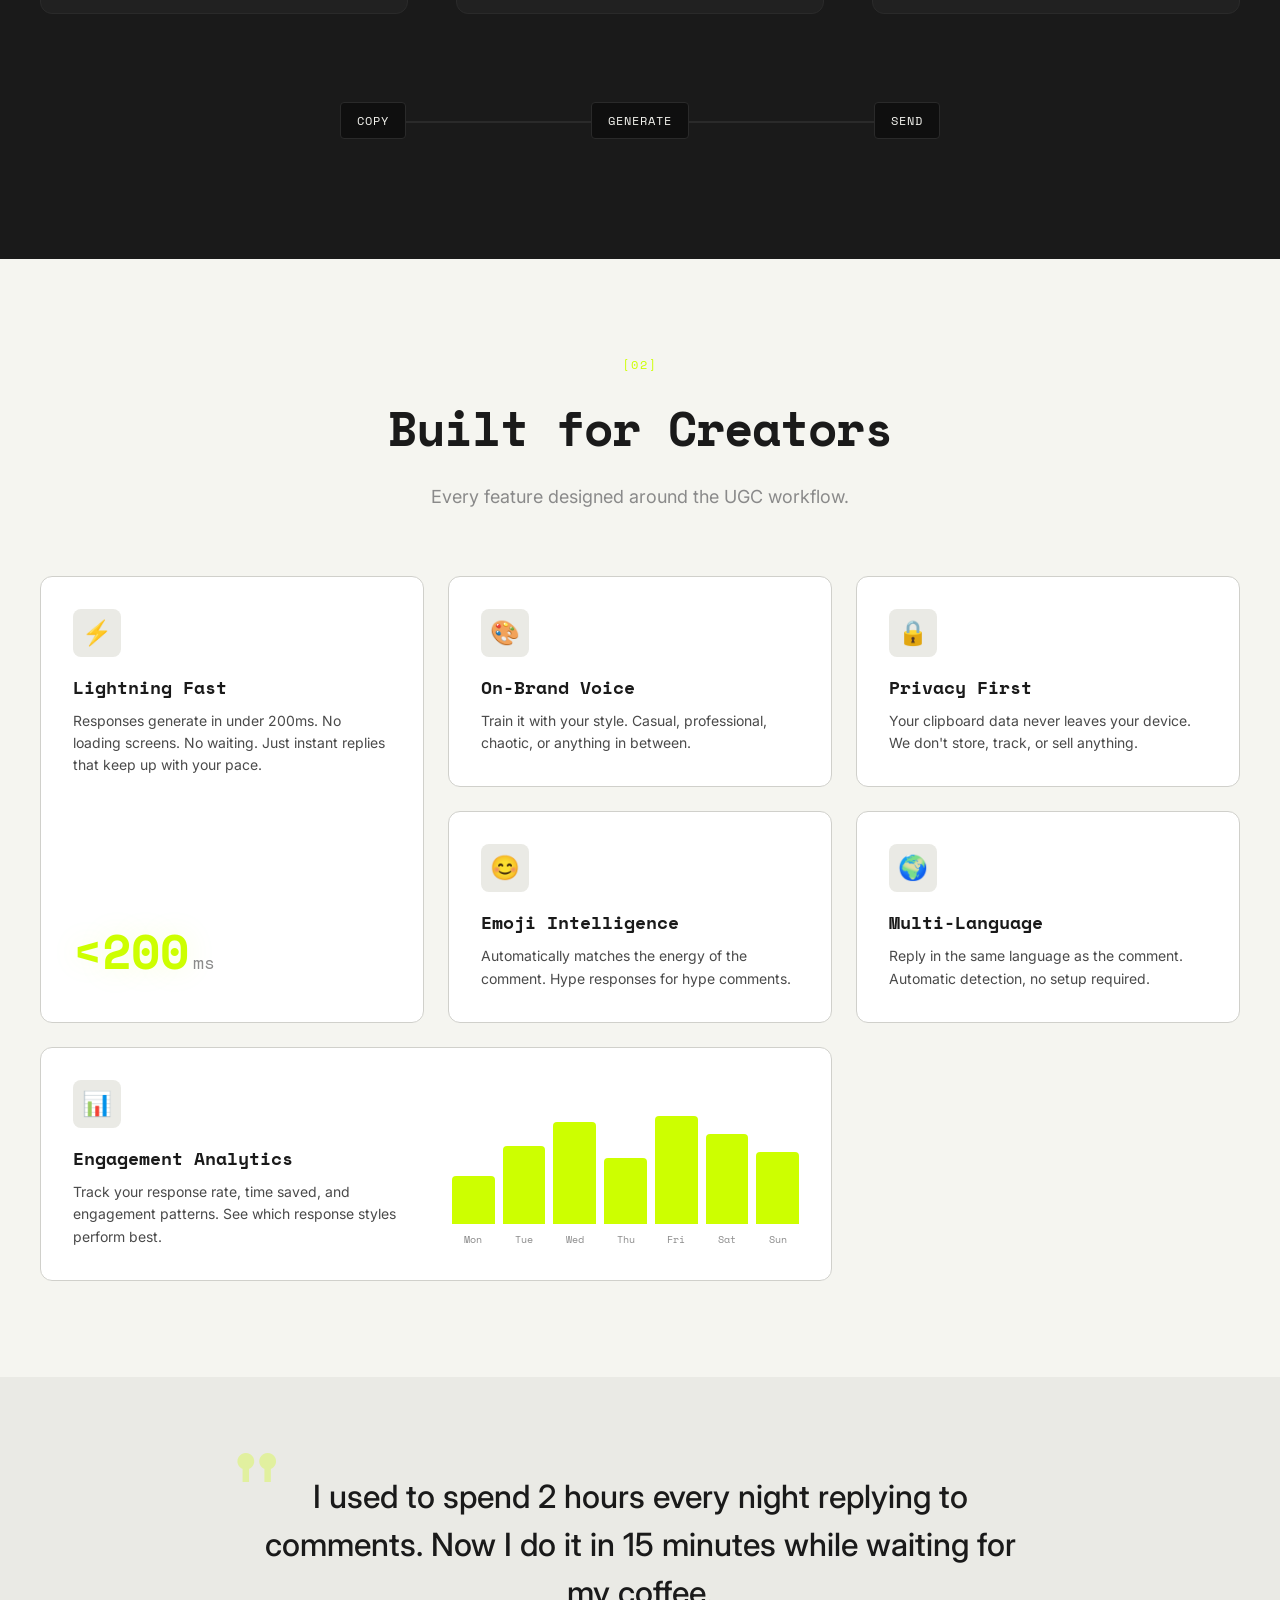
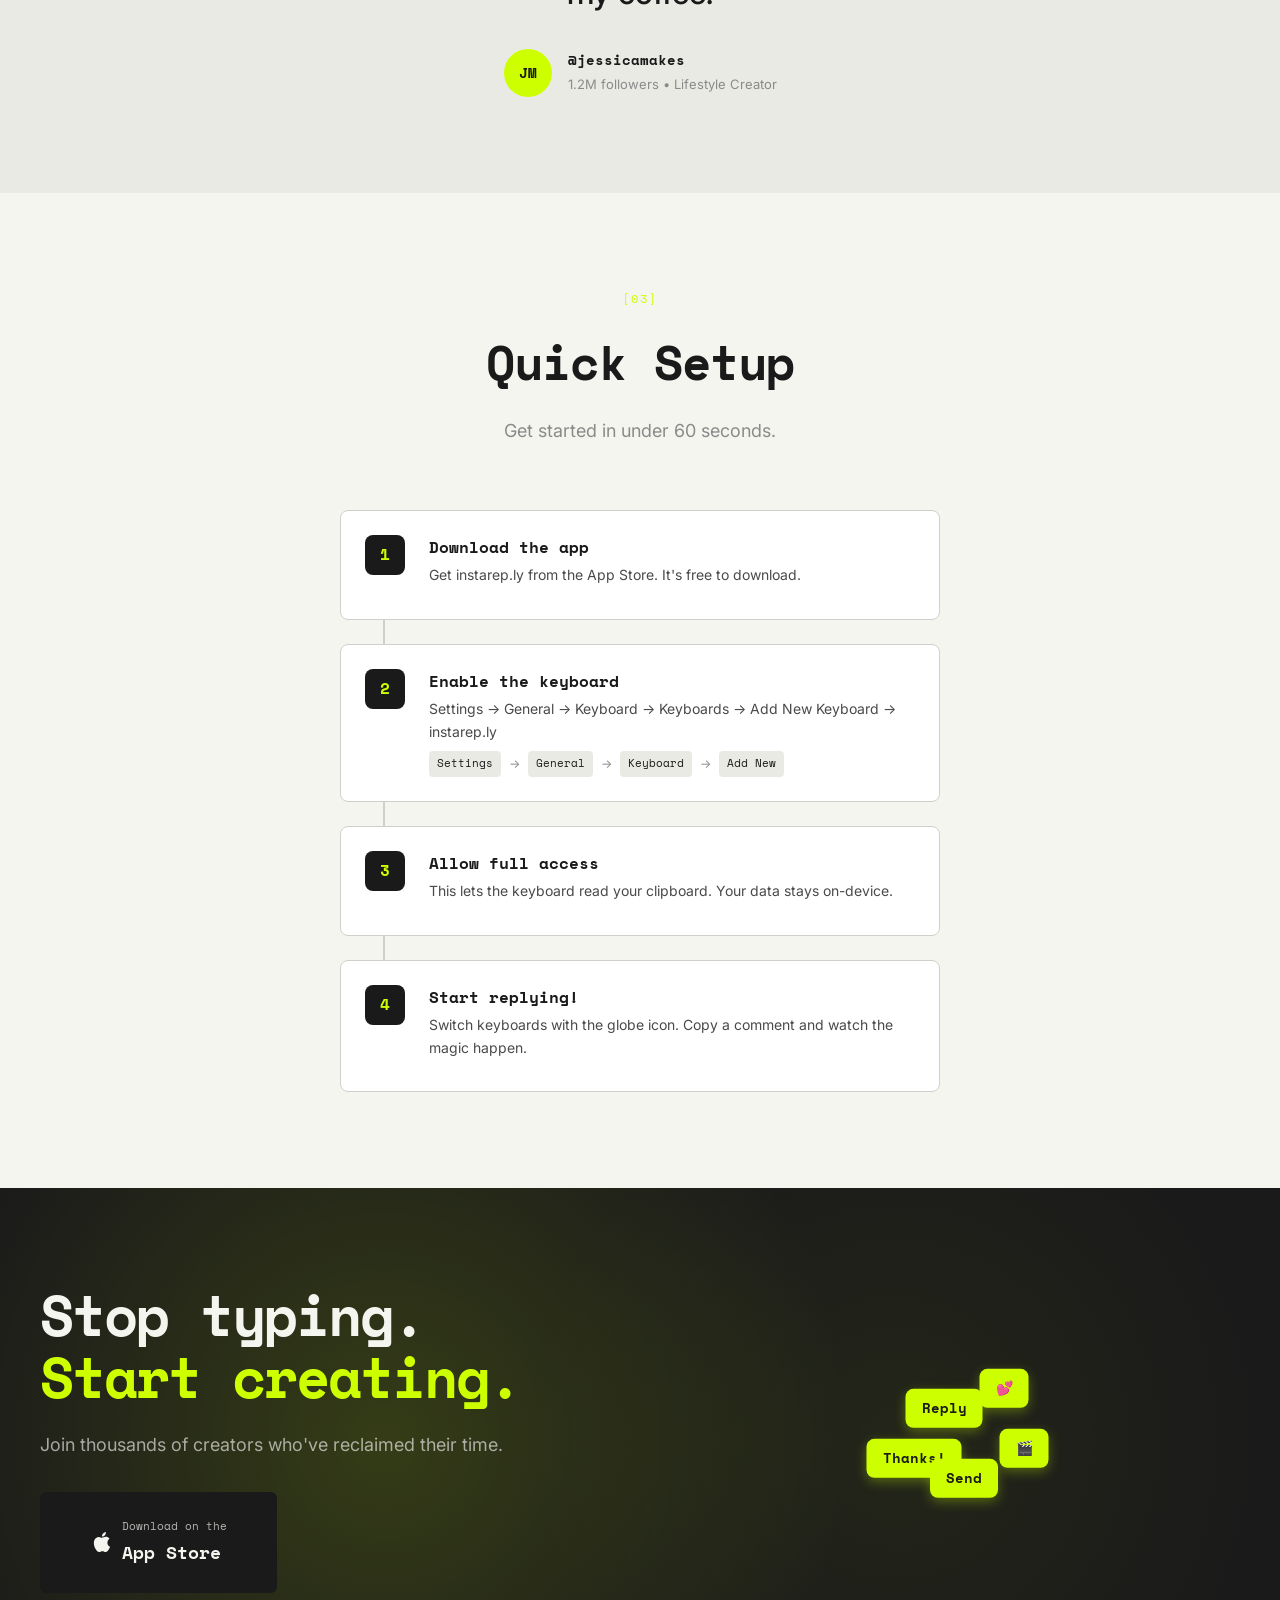
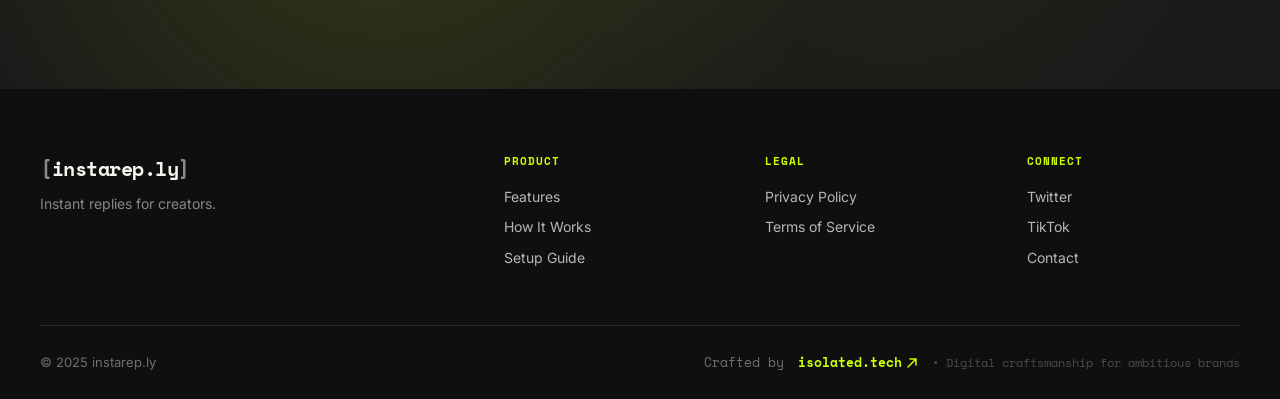
==== commit ea468ec9: "Add isolated.tech agency branding to landing page - Added subtle "Built by isolated.tech" badge in h" ====
--- a/index.html
+++ b/index.html
@@ -33,6 +33,15 @@
 
     <!-- Hero Section -->
     <section class="hero">
+        <!-- Agency Badge -->
+        <a href="https://isolated.tech" target="_blank" rel="noopener" class="agency-badge">
+            <span class="badge-text">Built by</span>
+            <span class="badge-name">isolated.tech</span>
+            <svg class="badge-arrow" width="10" height="10" viewBox="0 0 12 12" fill="none">
+                <path d="M2 10L10 2M10 2H4M10 2V8" stroke="currentColor" stroke-width="1.5" stroke-linecap="round" stroke-linejoin="round"/>
+            </svg>
+        </a>
+
         <div class="hero-grid">
             <div class="hero-content">
                 <div class="hero-tag">
@@ -446,7 +455,16 @@
         </div>
         <div class="footer-bottom">
             <span>© 2025 instarep.ly</span>
-            <span class="footer-made">Made with ⌨️ for creators</span>
+            <div class="agency-credit">
+                <span class="credit-text">Crafted by</span>
+                <a href="https://isolated.tech" target="_blank" rel="noopener" class="agency-link">
+                    <span class="agency-name">isolated.tech</span>
+                    <svg class="agency-arrow" width="12" height="12" viewBox="0 0 12 12" fill="none">
+                        <path d="M2 10L10 2M10 2H4M10 2V8" stroke="currentColor" stroke-width="1.5" stroke-linecap="round" stroke-linejoin="round"/>
+                    </svg>
+                </a>
+                <span class="credit-tagline">• Digital craftsmanship for ambitious brands</span>
+            </div>
         </div>
     </footer>
 
--- a/styles.css
+++ b/styles.css
@@ -187,6 +187,65 @@
     overflow: hidden;
 }
 
+/* Agency Badge in Hero */
+.agency-badge {
+    position: absolute;
+    top: calc(var(--nav-height) + var(--space-lg));
+    right: var(--space-lg);
+    display: inline-flex;
+    align-items: center;
+    gap: 4px;
+    padding: 6px 12px;
+    background: transparent;
+    border: none;
+    border-radius: 100px;
+    color: var(--text-secondary);
+    text-decoration: none;
+    font-family: var(--font-mono);
+    font-size: 11px;
+    text-transform: uppercase;
+    letter-spacing: 0.5px;
+    transition: all var(--transition-fast);
+    z-index: 10;
+    animation: slideInRight 0.6s ease-out 0.8s backwards;
+}
+
+@keyframes slideInRight {
+    from {
+        opacity: 0;
+        transform: translateX(20px);
+    }
+    to {
+        opacity: 1;
+        transform: translateX(0);
+    }
+}
+
+.agency-badge:hover {
+    transform: translateX(-2px);
+}
+
+.badge-text {
+    color: var(--text-secondary);
+    font-weight: 400;
+}
+
+.badge-name {
+    color: var(--text-primary);
+    font-weight: 700;
+}
+
+.badge-arrow {
+    opacity: 0.5;
+    color: var(--text-secondary);
+    transition: all var(--transition-fast);
+}
+
+.agency-badge:hover .badge-arrow {
+    opacity: 1;
+    transform: translate(2px, -2px);
+}
+
 .hero::before {
     content: '';
     position: absolute;
@@ -441,7 +500,7 @@
     height: 100%;
     display: flex;
     flex-direction: column;
-    padding: 60px 16px 16px;
+    padding: 60px 0 0;
     background: linear-gradient(180deg, #f8f8f8 0%, #fff 100%);
 }
 
@@ -449,7 +508,7 @@
     background: var(--bg-secondary);
     border-radius: 16px 16px 16px 4px;
     padding: 12px 16px;
-    margin-bottom: 16px;
+    margin: 0 16px 16px 16px;
     max-width: 85%;
 }
 
@@ -477,7 +536,7 @@
     display: flex;
     align-items: center;
     justify-content: space-between;
-    padding: 6px 8px;
+    padding: 6px 3px;
     background: #C9CBCF;
     border-bottom: 1px solid #B8BABF;
 }
@@ -485,47 +544,47 @@
 .profile-selector {
     display: flex;
     align-items: center;
-    gap: 4px;
+    gap: 2px;
     background: #fff;
     border: none;
-    border-radius: 6px;
-    padding: 4px 8px;
+    border-radius: 14px;
+    padding: 4px 10px 4px 6px;
     cursor: pointer;
+    font-size: 13px;
+    font-weight: 500;
+    color: #000;
+    box-shadow: 0 1px 2px rgba(0,0,0,0.1);
+}
+
+.profile-avatar {
+    background: var(--accent);
+    border-radius: 50%;
+    padding: 3px 6px;
+    display: inline-flex;
+    align-items: center;
+    justify-content: center;
     font-size: 11px;
     font-weight: 600;
-    color: var(--text-primary);
-    box-shadow: 0 1px 2px rgba(0,0,0,0.1);
-}
-
-.profile-avatar {
-    width: 18px;
-    height: 18px;
-    background: var(--accent);
-    border-radius: 50%;
-    display: flex;
-    align-items: center;
-    justify-content: center;
-    font-size: 8px;
-    font-weight: 700;
     color: var(--bg-dark);
 }
 
 .profile-dropdown {
-    font-size: 8px;
-    color: var(--text-muted);
+    font-size: 10px;
+    color: #666;
+    margin-left: 2px;
 }
 
 .generate-btn {
     display: flex;
     align-items: center;
-    gap: 4px;
+    gap: 6px;
     background: var(--accent);
     border: none;
-    border-radius: 6px;
-    padding: 5px 10px;
+    border-radius: 14px;
+    padding: 6px 14px;
     cursor: pointer;
     font-family: var(--font-sans);
-    font-size: 11px;
+    font-size: 13px;
     font-weight: 600;
     color: var(--bg-dark);
     box-shadow: 0 1px 3px rgba(0,0,0,0.15);
@@ -557,20 +616,22 @@
 }
 
 .ios-keyboard {
-    padding: 8px 3px 4px;
+    padding: 8px 0 8px;
     display: flex;
     flex-direction: column;
-    gap: 6px;
+    gap: 5px;
 }
 
 .keyboard-row {
     display: flex;
-    justify-content: center;
-    gap: 4px;
+    justify-content: space-between;
+    gap: 2px;
+    padding: 0 2px;
 }
 
 .keyboard-row .key {
-    min-width: 22px;
+    flex: 1;
+    min-width: 20px;
     height: 32px;
     background: #fff;
     border: none;
@@ -593,32 +654,31 @@
 
 .keyboard-row .key-shift,
 .keyboard-row .key-delete {
-    min-width: 32px;
+    flex: 1.5;
     background: #AEB3BC;
     color: #000;
     font-size: 13px;
 }
 
 .keyboard-row .key-special {
-    min-width: 32px;
+    flex: 1.5;
     background: #AEB3BC;
     font-size: 10px;
     font-weight: 500;
 }
 
 .keyboard-row .key-globe {
-    min-width: 28px;
+    flex: 1;
     font-size: 12px;
 }
 
 .keyboard-row .key-space {
-    flex: 1;
-    max-width: 120px;
+    flex: 4;
     background: #fff;
 }
 
 .keyboard-row .key-return {
-    min-width: 60px;
+    flex: 2;
     background: #AEB3BC;
     font-size: 10px;
     font-weight: 500;
@@ -1478,6 +1538,83 @@
     font-family: var(--font-mono);
 }
 
+/* Agency Credit */
+.agency-credit {
+    display: flex;
+    align-items: center;
+    gap: 6px;
+    font-family: var(--font-mono);
+    font-size: 13px;
+    animation: fadeInUp 0.8s ease-out 0.5s backwards;
+}
+
+@keyframes fadeInUp {
+    from {
+        opacity: 0;
+        transform: translateY(10px);
+    }
+    to {
+        opacity: 1;
+        transform: translateY(0);
+    }
+}
+
+.credit-text {
+    color: rgba(255,255,255,0.4);
+}
+
+.agency-link {
+    display: inline-flex;
+    align-items: center;
+    gap: 4px;
+    color: var(--accent);
+    text-decoration: none;
+    transition: all var(--transition-fast);
+    padding: 2px 6px;
+    margin: 0 2px;
+    border-radius: 4px;
+    position: relative;
+}
+
+.agency-link::before {
+    content: '';
+    position: absolute;
+    inset: 0;
+    background: var(--accent);
+    opacity: 0;
+    border-radius: 4px;
+    transition: opacity var(--transition-fast);
+}
+
+.agency-link:hover {
+    color: var(--bg-darker);
+}
+
+.agency-link:hover::before {
+    opacity: 1;
+}
+
+.agency-name {
+    font-weight: 700;
+    position: relative;
+    z-index: 1;
+}
+
+.agency-arrow {
+    position: relative;
+    z-index: 1;
+    transition: transform var(--transition-fast);
+}
+
+.agency-link:hover .agency-arrow {
+    transform: translate(2px, -2px);
+}
+
+.credit-tagline {
+    color: rgba(255,255,255,0.25);
+    font-size: 12px;
+}
+
 /* ==========================================================================
    Responsive
    ========================================================================== */
@@ -1551,6 +1688,13 @@
         padding-top: calc(var(--nav-height) + var(--space-2xl));
     }
 
+    .agency-badge {
+        position: static;
+        margin: 0 auto var(--space-lg);
+        display: inline-flex;
+        animation: fadeInUp 0.6s ease-out 0.4s backwards;
+    }
+
     .hero-actions {
         flex-direction: column;
     }
@@ -1587,6 +1731,18 @@
         flex-direction: column;
         gap: var(--space-sm);
         text-align: center;
+    }
+
+    .agency-credit {
+        flex-wrap: wrap;
+        justify-content: center;
+    }
+
+    .credit-tagline {
+        display: block;
+        width: 100%;
+        text-align: center;
+        margin-top: 4px;
     }
 }
 
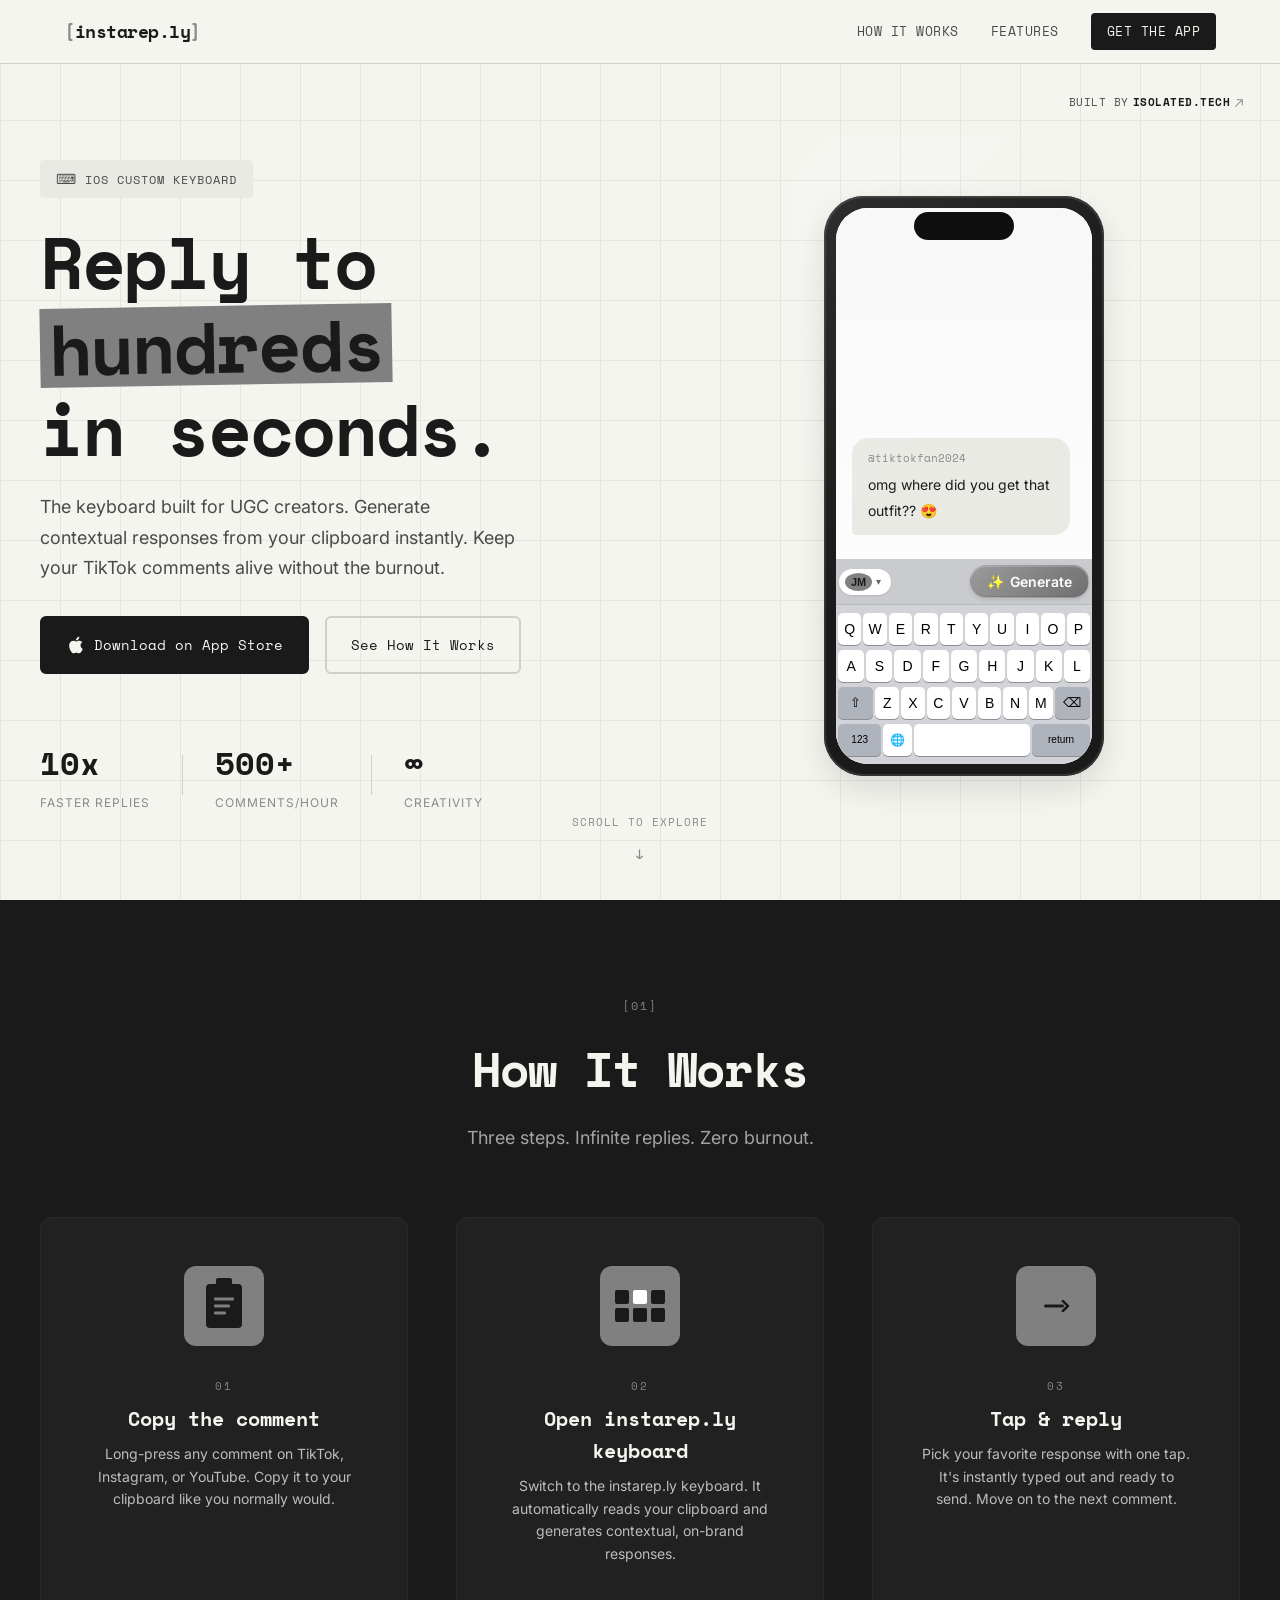
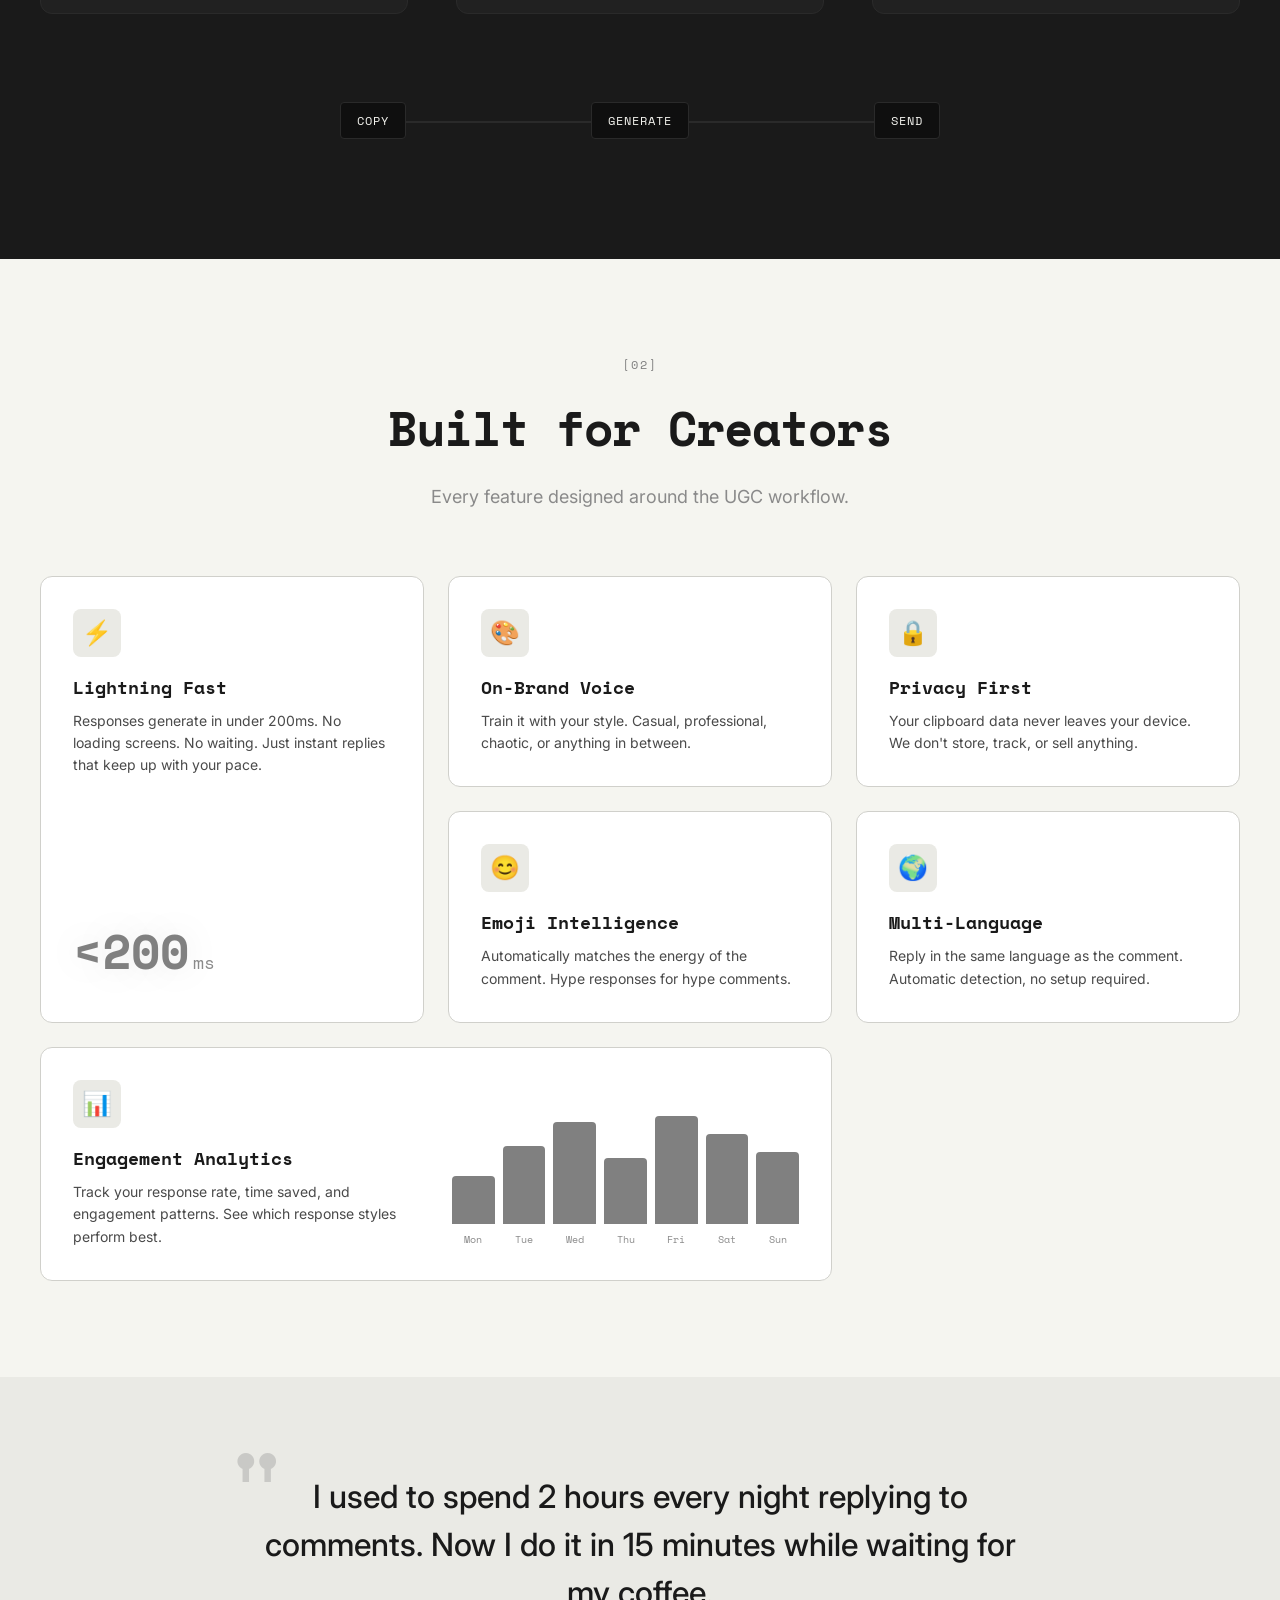
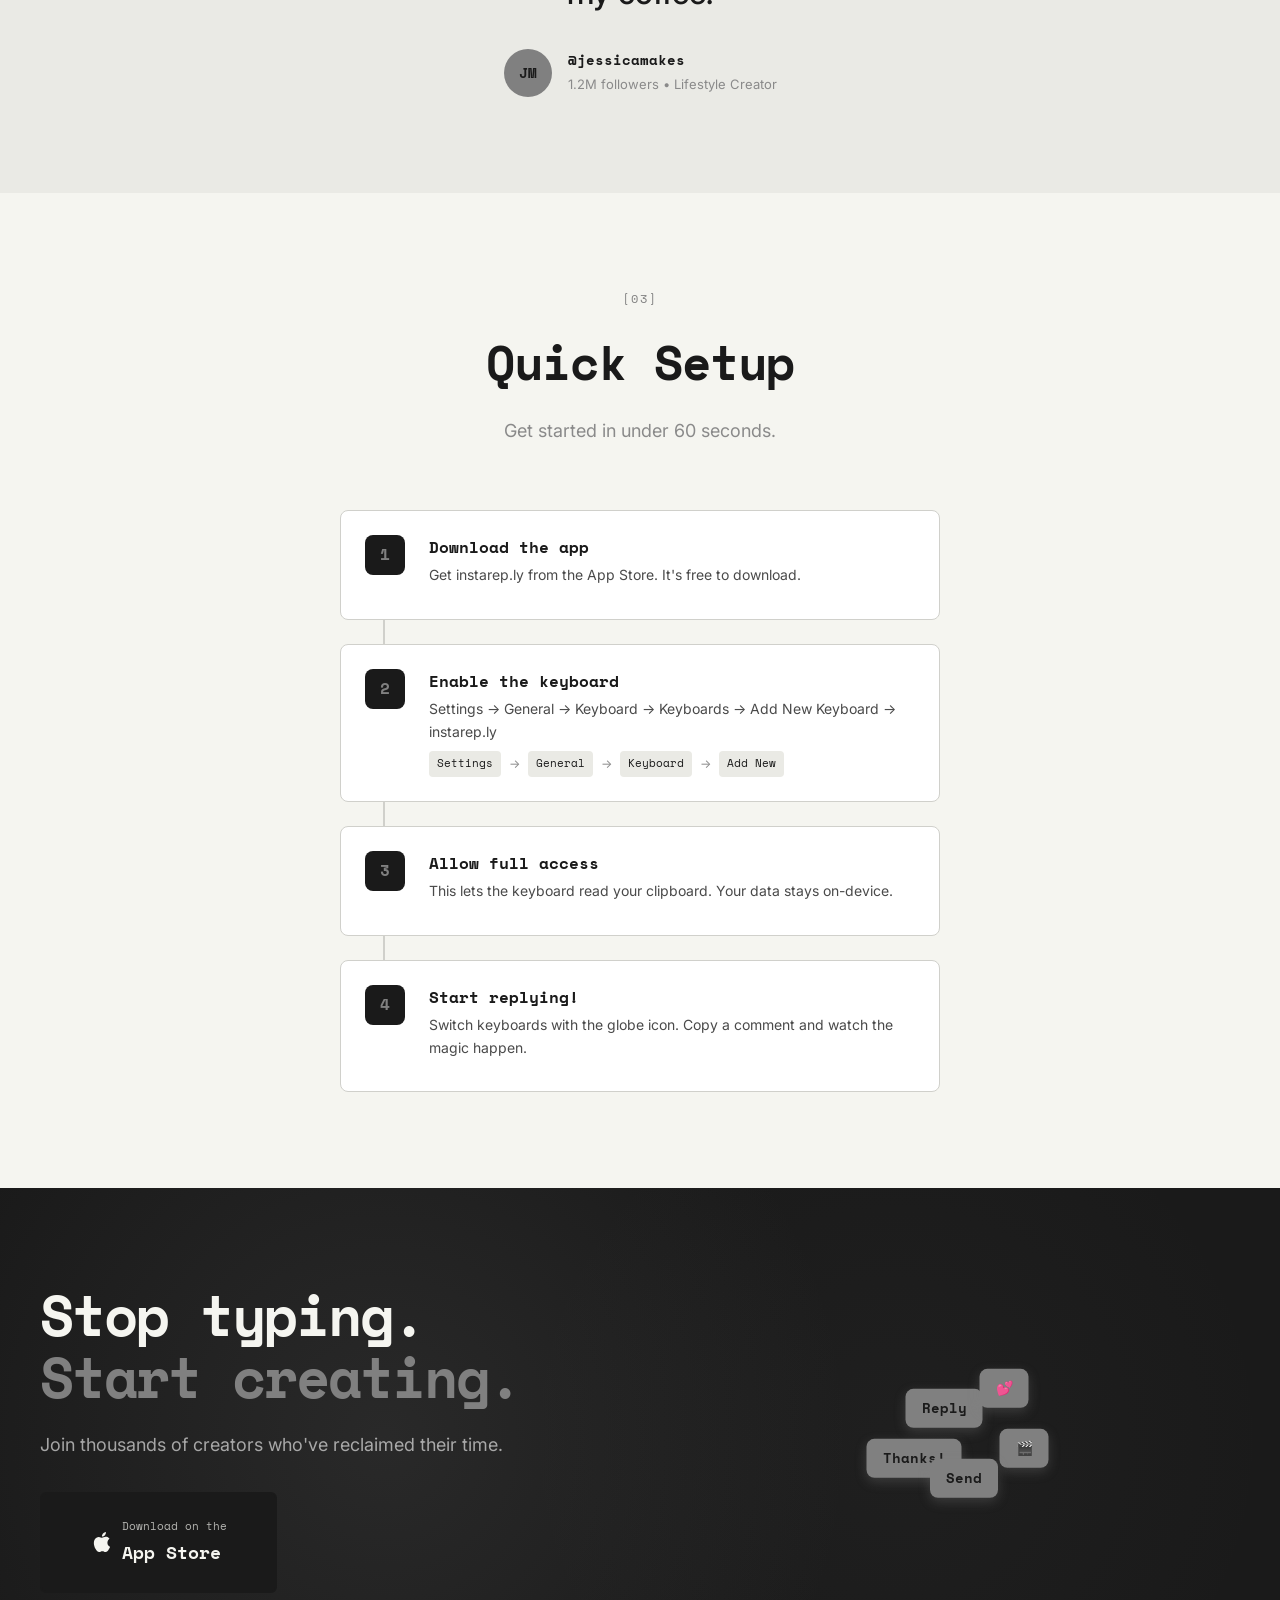
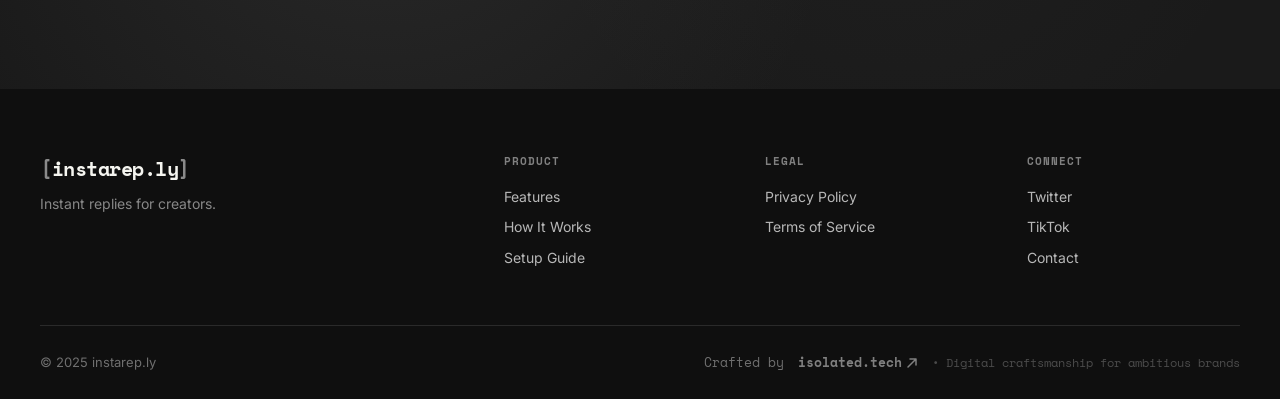
==== commit 286f007b: "Fix keyboard scrolling issue in phone mockup - Add scrollable messages container to keep keyboard fi" ====
--- a/index.html
+++ b/index.html
@@ -90,9 +90,11 @@
                         <div class="phone-notch"></div>
                         <div class="phone-screen">
                             <div class="app-demo">
-                                <div class="comment-bubble incoming">
-                                    <span class="comment-user">@tiktokfan2024</span>
-                                    <span class="comment-text">omg where did you get that outfit?? 😍</span>
+                                <div class="messages-container">
+                                    <div class="comment-bubble incoming">
+                                        <span class="comment-user">@tiktokfan2024</span>
+                                        <span class="comment-text">omg where did you get that outfit?? 😍</span>
+                                    </div>
                                 </div>
                                 <div class="keyboard-area">
                                     <div class="keyboard-toolbar">
--- a/styles.css
+++ b/styles.css
@@ -16,9 +16,9 @@
     --text-muted: #8A8A8A;
     --text-inverse: #F5F5F0;
 
-    --accent: #CDFF00;
-    --accent-hover: #B8E600;
-    --accent-muted: rgba(205, 255, 0, 0.15);
+    --accent: #808080;
+    --accent-hover: #606060;
+    --accent-muted: rgba(128, 128, 128, 0.15);
 
     --border: #D0D0CB;
     --border-dark: #2A2A2A;
@@ -50,7 +50,7 @@
     --shadow-sm: 0 1px 2px rgba(0,0,0,0.05);
     --shadow-md: 0 4px 12px rgba(0,0,0,0.08);
     --shadow-lg: 0 12px 32px rgba(0,0,0,0.12);
-    --shadow-glow: 0 0 40px rgba(205, 255, 0, 0.3);
+    --shadow-glow: 0 0 40px rgba(128, 128, 128, 0.3);
 }
 
 /* Reset & Base */
@@ -502,6 +502,25 @@
     flex-direction: column;
     padding: 60px 0 0;
     background: linear-gradient(180deg, #f8f8f8 0%, #fff 100%);
+    position: relative;
+}
+
+/* Messages container that scrolls */
+.messages-container {
+    flex: 1;
+    overflow-y: auto;
+    padding: 8px 0;
+    display: flex;
+    flex-direction: column;
+    justify-content: flex-end; /* Align messages to bottom */
+    min-height: 0; /* Ensure proper flex behavior */
+    /* Hide scrollbar for cleaner look */
+    scrollbar-width: none; /* Firefox */
+    -ms-overflow-style: none; /* IE and Edge */
+}
+
+.messages-container::-webkit-scrollbar {
+    display: none; /* Chrome, Safari, Opera */
 }
 
 .comment-bubble {
@@ -512,6 +531,12 @@
     max-width: 85%;
 }
 
+.comment-bubble.outgoing {
+    align-self: flex-end;
+    margin-left: auto;
+    border-radius: 16px 16px 4px 16px;
+}
+
 .comment-user {
     font-family: var(--font-mono);
     font-size: 11px;
@@ -526,10 +551,10 @@
 }
 
 .keyboard-area {
-    margin-top: auto;
     background: #D1D3D9;
     border-radius: 0;
     padding: 0;
+    flex-shrink: 0; /* Prevent keyboard from shrinking */
 }
 
 .keyboard-toolbar {
@@ -578,22 +603,46 @@
     display: flex;
     align-items: center;
     gap: 6px;
-    background: var(--accent);
-    border: none;
-    border-radius: 14px;
-    padding: 6px 14px;
+    background: linear-gradient(135deg, #9A9A9A 0%, #707070 100%);
+    border: 1px solid rgba(255, 255, 255, 0.2);
+    border-radius: 16px;
+    padding: 7px 16px;
     cursor: pointer;
-    font-family: var(--font-sans);
-    font-size: 13px;
+    font-family: -apple-system, BlinkMacSystemFont, 'SF Pro Display', var(--font-sans);
+    font-size: 14px;
     font-weight: 600;
-    color: var(--bg-dark);
-    box-shadow: 0 1px 3px rgba(0,0,0,0.15);
+    color: #fff;
+    box-shadow:
+        0 2px 4px rgba(0,0,0,0.1),
+        inset 0 1px 0 rgba(255,255,255,0.2),
+        inset 0 -1px 0 rgba(0,0,0,0.1);
     transition: all var(--transition-fast);
+    position: relative;
+    overflow: hidden;
+}
+
+.generate-btn::before {
+    content: '';
+    position: absolute;
+    top: 0;
+    left: -100%;
+    width: 100%;
+    height: 100%;
+    background: linear-gradient(90deg, transparent 0%, rgba(255,255,255,0.2) 50%, transparent 100%);
+    transition: left 0.5s ease;
+}
+
+.generate-btn:hover::before {
+    left: 100%;
 }
 
 .generate-btn:hover {
-    background: var(--accent-hover);
+    background: linear-gradient(135deg, #8A8A8A 0%, #606060 100%);
     transform: scale(1.02);
+    box-shadow:
+        0 3px 6px rgba(0,0,0,0.15),
+        inset 0 1px 0 rgba(255,255,255,0.25),
+        inset 0 -1px 0 rgba(0,0,0,0.15);
 }
 
 .generate-btn.pulse {
@@ -601,7 +650,14 @@
 }
 
 .generate-icon {
-    font-size: 12px;
+    font-size: 14px;
+    filter: brightness(1.2);
+    animation: sparkle 2s ease-in-out infinite;
+}
+
+@keyframes sparkle {
+    0%, 100% { opacity: 1; transform: scale(1) rotate(0deg); }
+    50% { opacity: 0.8; transform: scale(1.1) rotate(10deg); }
 }
 
 @keyframes spin {
@@ -611,7 +667,7 @@
 
 @keyframes pulse-glow {
     0% { box-shadow: 0 1px 3px rgba(0,0,0,0.15); }
-    50% { box-shadow: 0 0 12px rgba(205, 255, 0, 0.6); }
+    50% { box-shadow: 0 0 12px rgba(128, 128, 128, 0.6); }
     100% { box-shadow: 0 1px 3px rgba(0,0,0,0.15); }
 }
 
@@ -1382,7 +1438,7 @@
     bottom: 0;
     background:
         radial-gradient(circle at 30% 50%, var(--accent-muted) 0%, transparent 50%),
-        radial-gradient(circle at 70% 50%, rgba(205, 255, 0, 0.05) 0%, transparent 40%);
+        radial-gradient(circle at 70% 50%, rgba(128, 128, 128, 0.05) 0%, transparent 40%);
     pointer-events: none;
 }
 
@@ -1449,7 +1505,7 @@
     color: var(--bg-dark);
     padding: var(--space-sm) var(--space-md);
     border-radius: 8px;
-    box-shadow: 0 4px 12px rgba(205, 255, 0, 0.3);
+    box-shadow: 0 4px 12px rgba(128, 128, 128, 0.3);
     animation: floatKey 4s ease-in-out infinite;
     animation-delay: var(--delay);
     transform: translate(calc(-50% + var(--x)), calc(-50% + var(--y)));
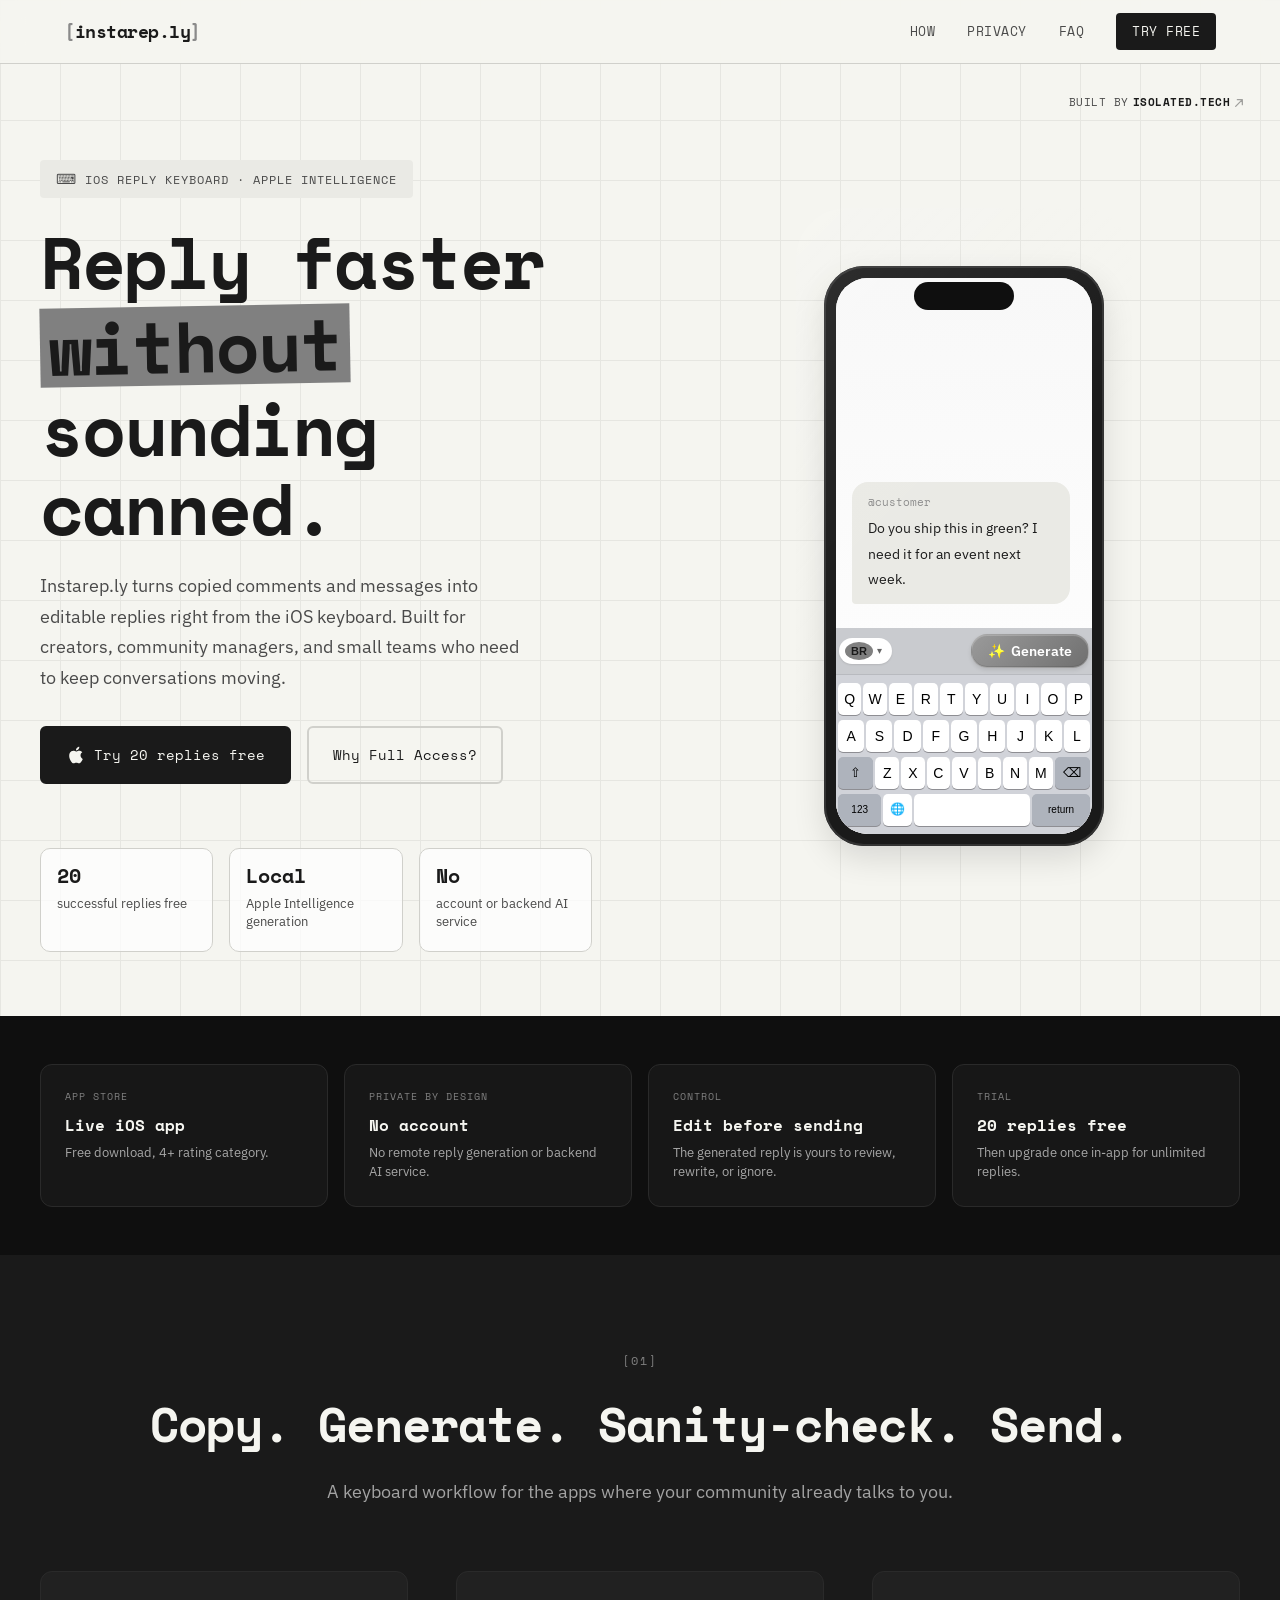
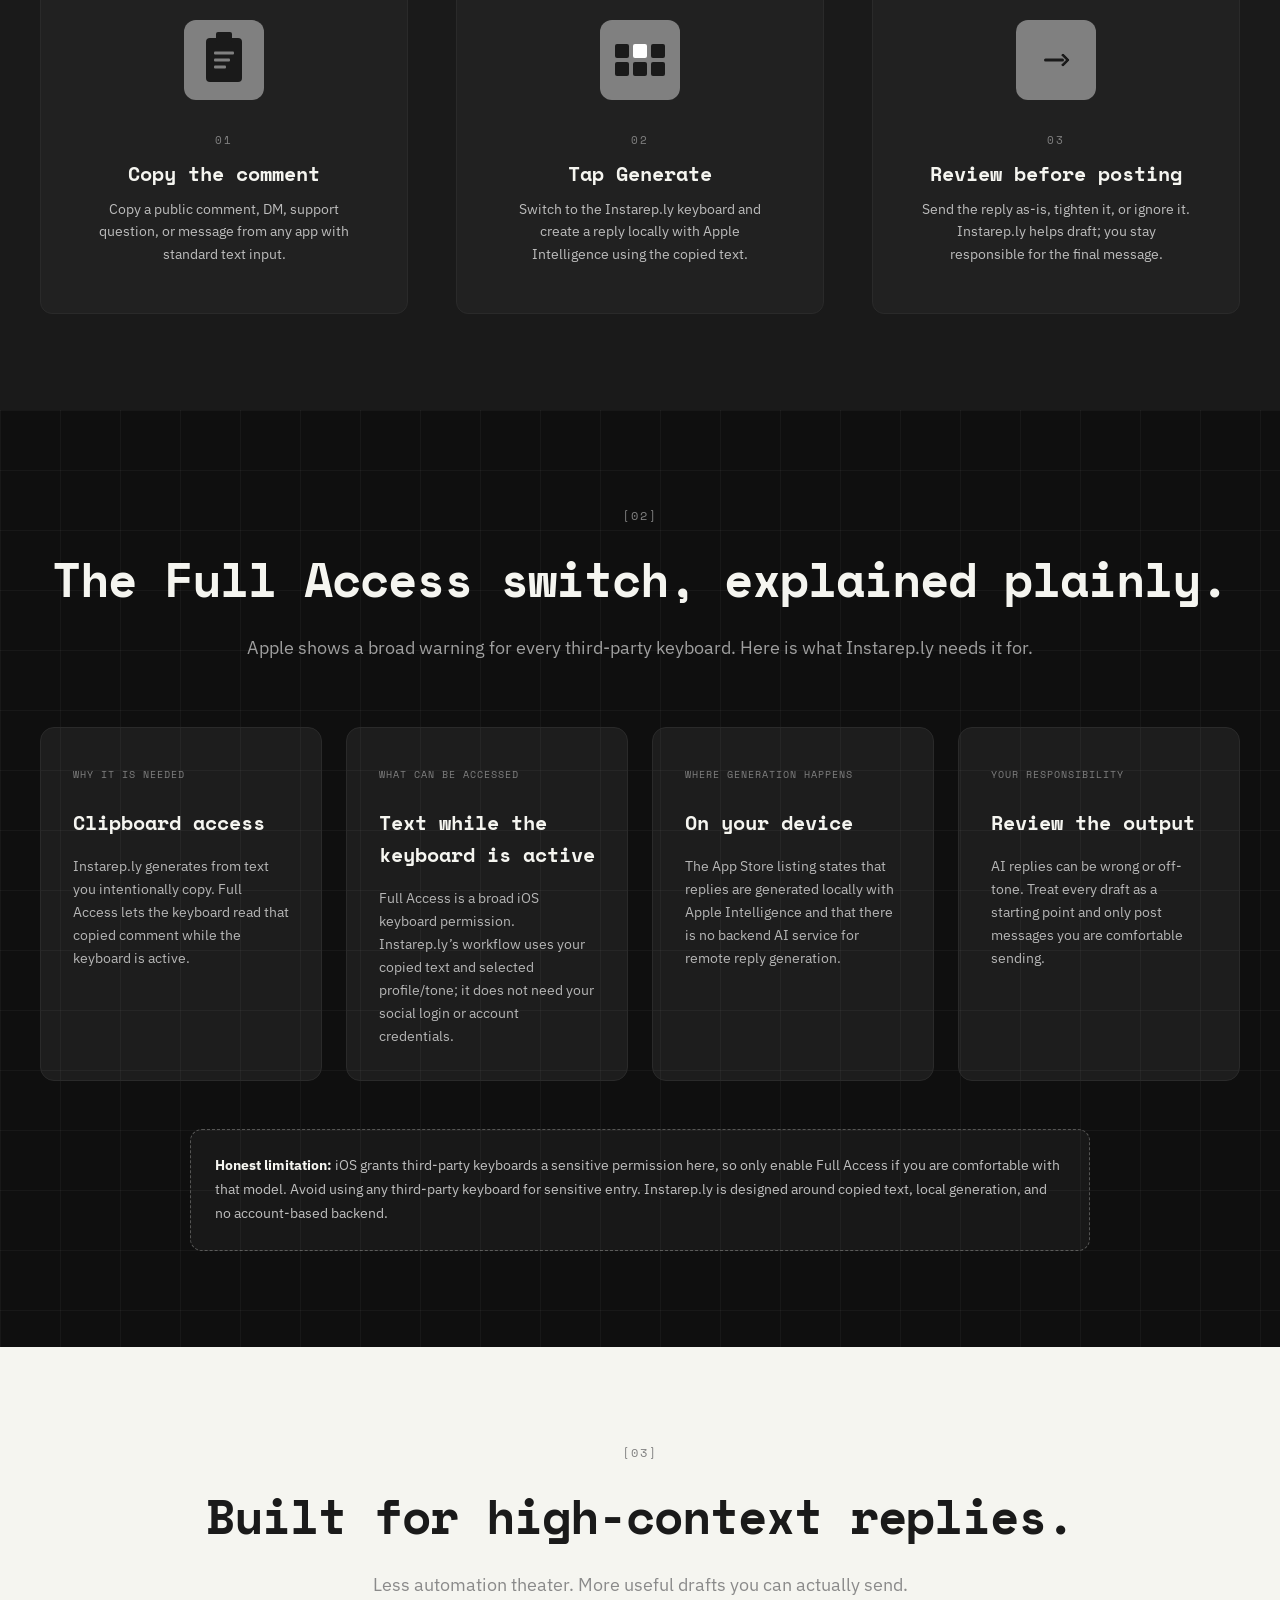
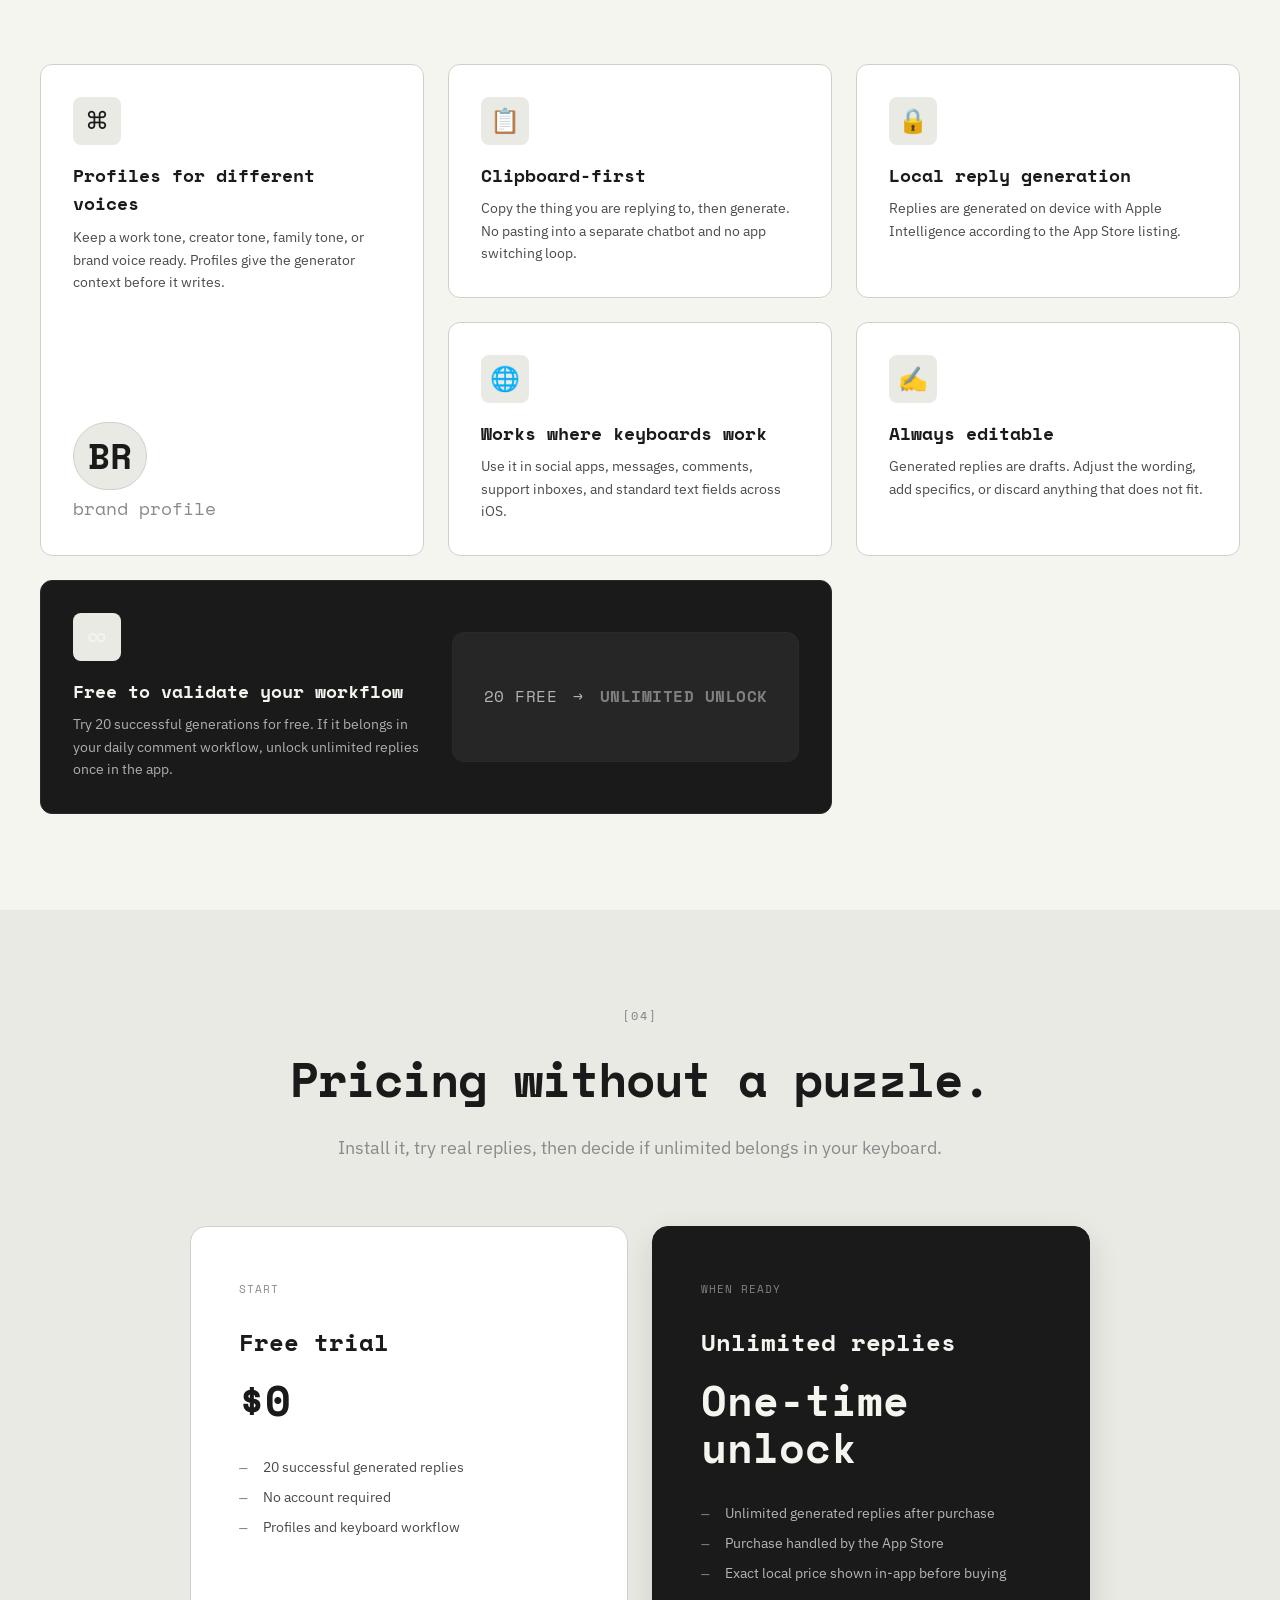
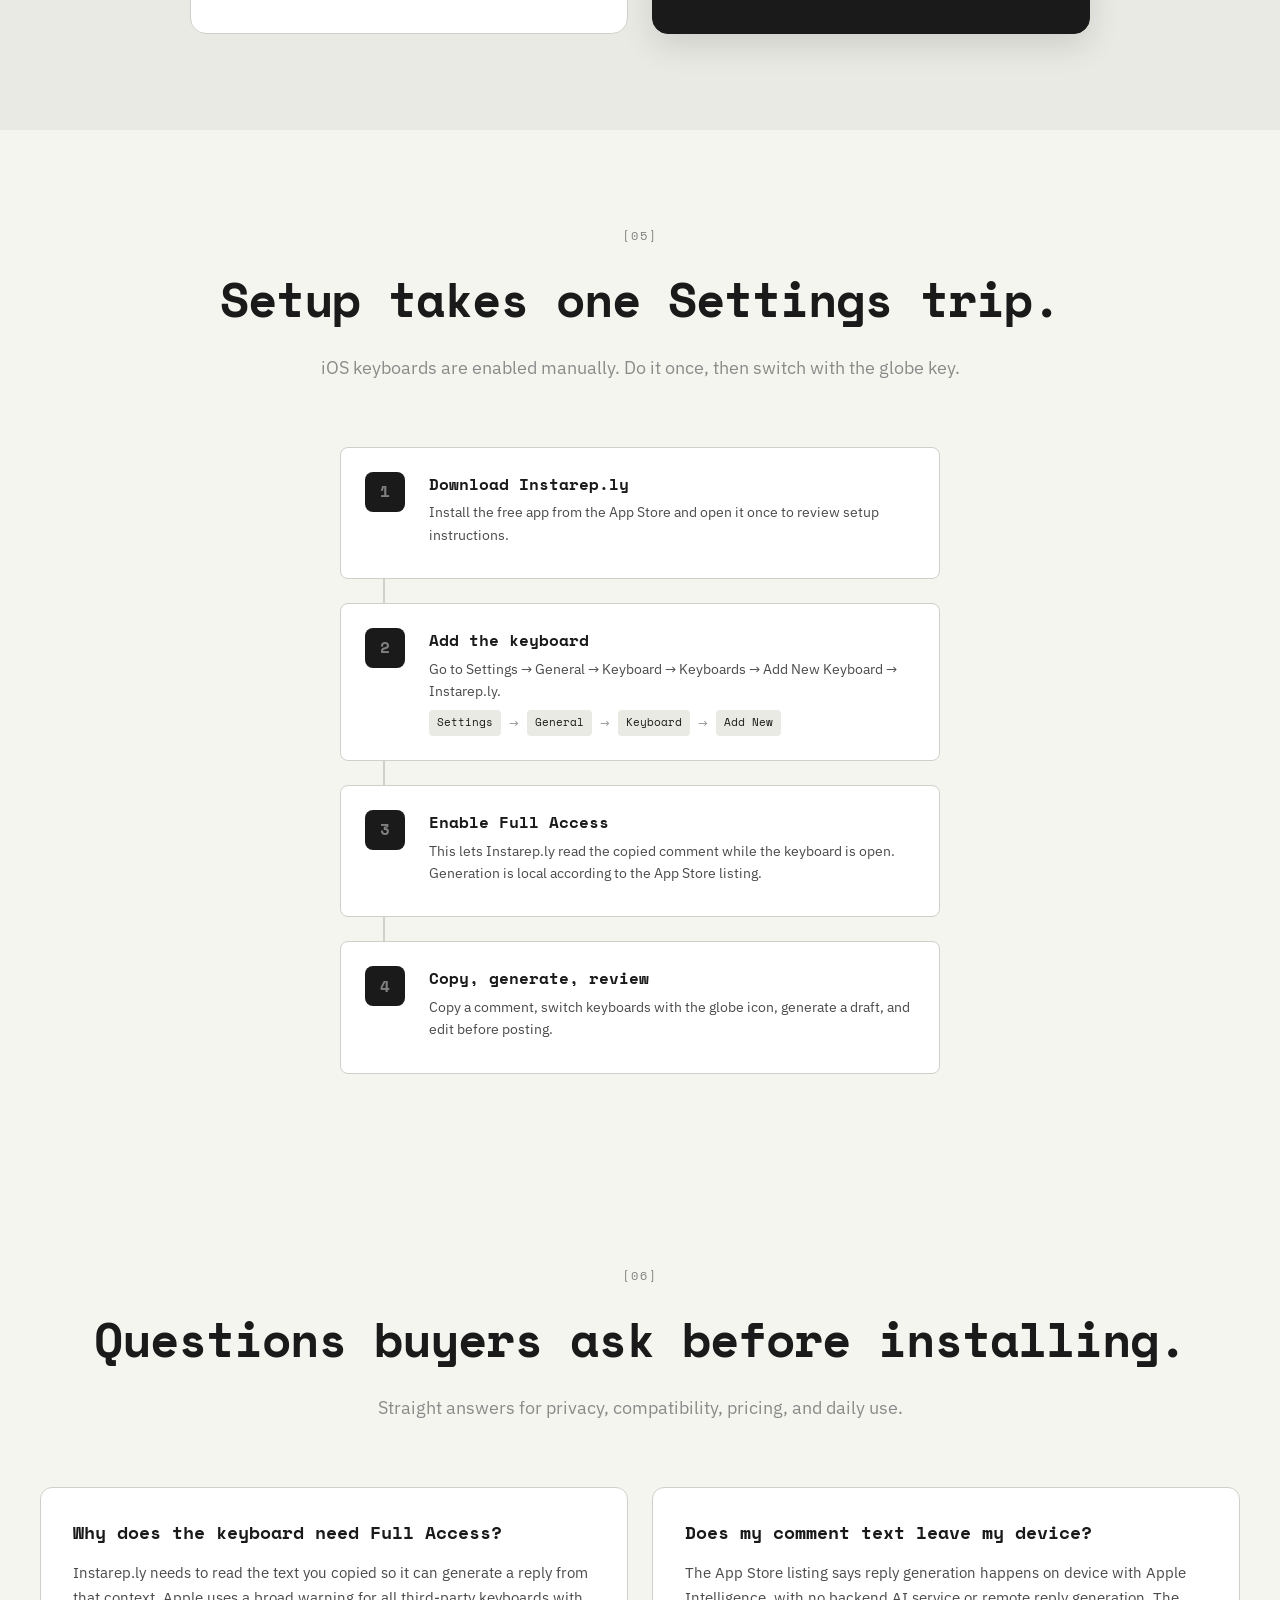
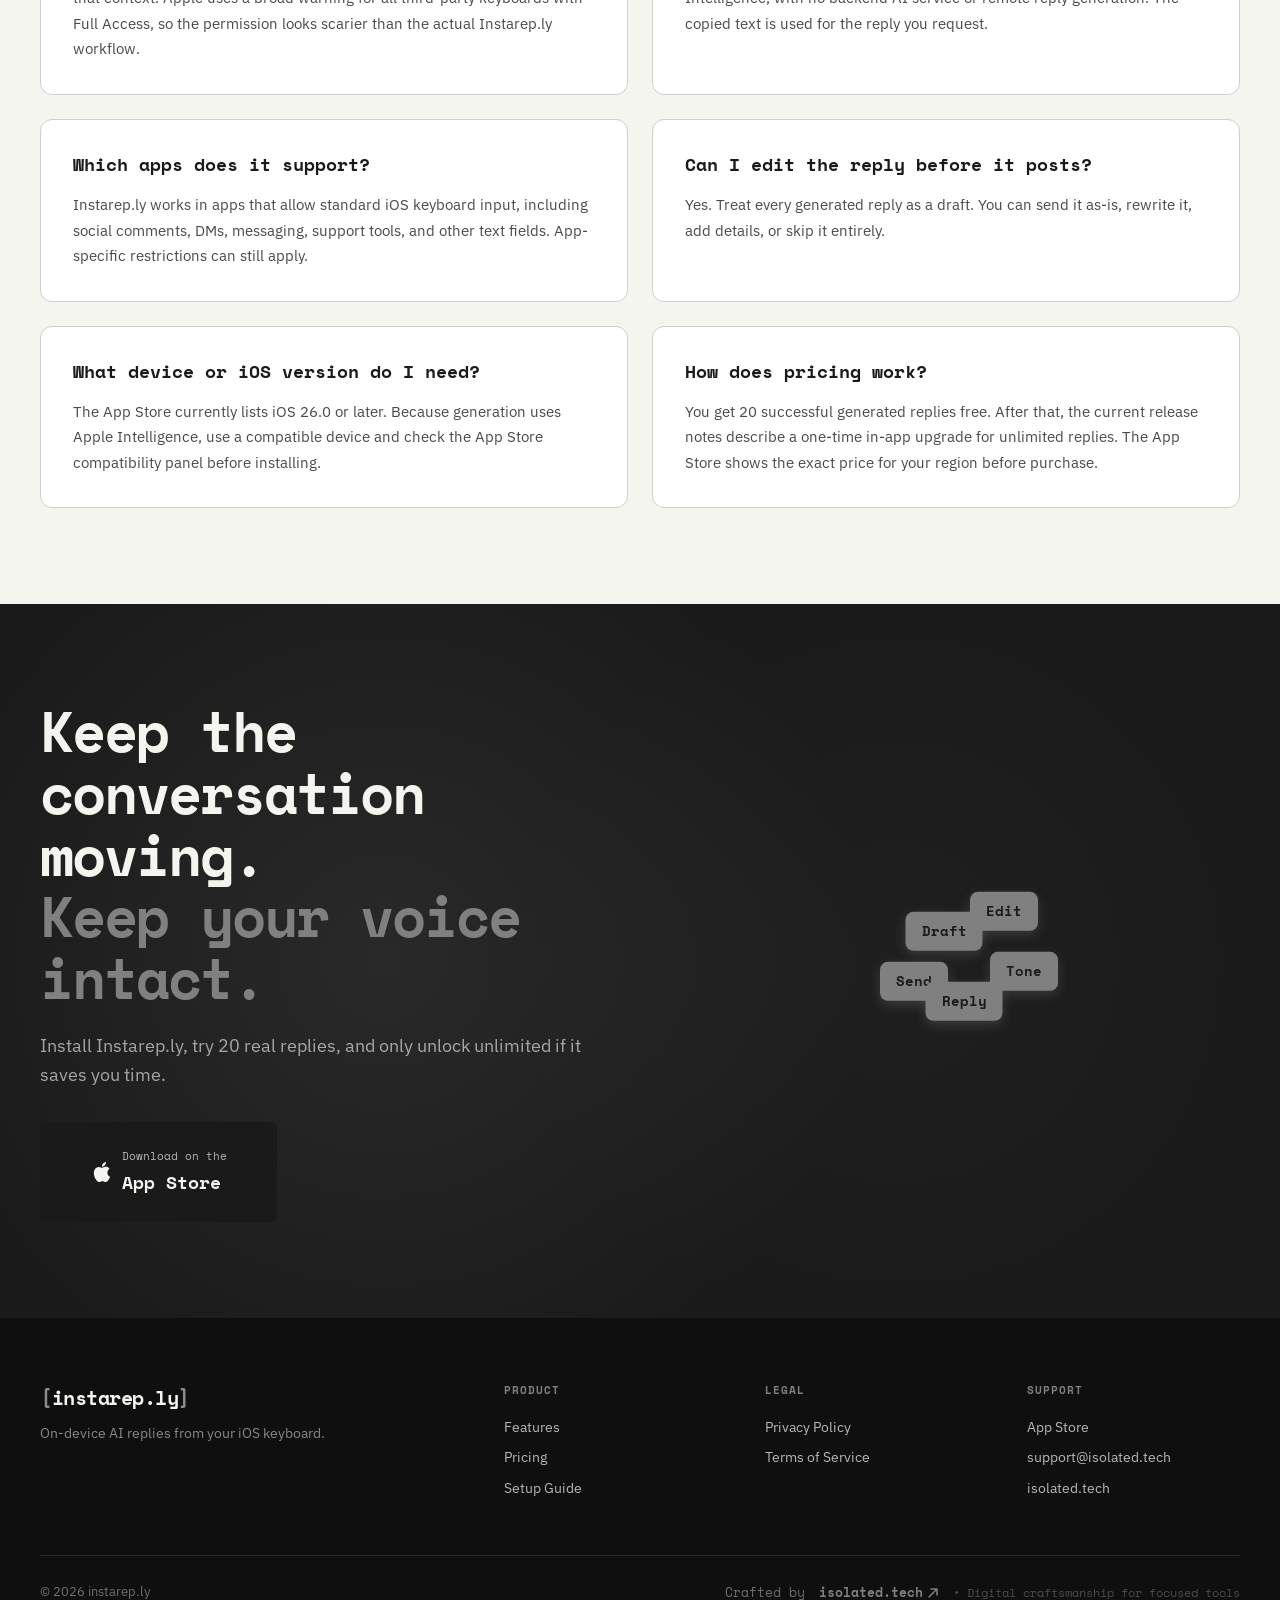
==== commit e310cc35: "Update Instarep.ly landing page" ====
--- a/index.html
+++ b/index.html
@@ -3,473 +3,530 @@
 <head>
     <meta charset="UTF-8">
     <meta name="viewport" content="width=device-width, initial-scale=1.0">
-    <title>instarep.ly — Instant Replies for Creators</title>
-    <meta name="description" content="The custom iOS keyboard that helps UGC creators respond to hundreds of comments instantly. Keep your content alive on TikTok, Instagram, and beyond.">
-
-    <!-- Fonts -->
+    <title>Instarep.ly — AI Reply Keyboard for Creators</title>
+    <meta name="description" content="Instarep.ly is an iOS AI reply keyboard for creators and community managers. Try 20 replies free, generate on device with Apple Intelligence, and edit before sending.">
+    <link rel="canonical" href="https://instareply.isolated.tech/">
+
+    <meta property="og:type" content="website">
+    <meta property="og:url" content="https://instareply.isolated.tech/">
+    <meta property="og:title" content="Instarep.ly — AI Reply Keyboard for Creators">
+    <meta property="og:description" content="Copy a comment, open the keyboard, generate a local Apple Intelligence reply, then edit and send. 20 replies free.">
+    <meta property="og:image" content="https://instareply.isolated.tech/favicon-192x192.png">
+    <meta name="twitter:card" content="summary">
+    <meta name="twitter:title" content="Instarep.ly — AI Reply Keyboard for Creators">
+    <meta name="twitter:description" content="An iOS keyboard for thoughtful replies in any app. On-device generation, no account, 20 replies free.">
+    <meta name="twitter:image" content="https://instareply.isolated.tech/favicon-192x192.png">
+
+    <link rel="icon" href="favicon.ico" sizes="any">
+    <link rel="icon" type="image/png" sizes="32x32" href="favicon-32x32.png">
+    <link rel="icon" type="image/png" sizes="16x16" href="favicon-16x16.png">
+    <link rel="icon" type="image/png" sizes="192x192" href="favicon-192x192.png">
+    <link rel="apple-touch-icon" sizes="180x180" href="apple-touch-icon.png">
+
     <link rel="preconnect" href="https://fonts.googleapis.com">
     <link rel="preconnect" href="https://fonts.gstatic.com" crossorigin>
-    <link href="https://fonts.googleapis.com/css2?family=Space+Mono:wght@400;700&family=Inter:wght@400;500;600&display=swap" rel="stylesheet">
-
-    <link rel="stylesheet" href="styles.css">
+    <link href="https://fonts.googleapis.com/css2?family=IBM+Plex+Sans:wght@400;500;600;700&family=Space+Mono:wght@400;700&display=swap" rel="stylesheet">
+
+    <link rel="stylesheet" href="/styles.css?v=20260612-2049">
+
+    <script type="application/ld+json">
+    {
+      "@context": "https://schema.org",
+      "@type": "SoftwareApplication",
+      "name": "Instarep.ly",
+      "applicationCategory": "ProductivityApplication",
+      "operatingSystem": "iOS 26.0 or later",
+      "url": "https://instareply.isolated.tech/",
+      "downloadUrl": "https://apps.apple.com/us/app/instarep-ly/id6754865693",
+      "description": "An iOS custom keyboard that generates editable replies from copied comments using on-device Apple Intelligence.",
+      "author": {
+        "@type": "Person",
+        "name": "Cody Russell Bontecou"
+      },
+      "publisher": {
+        "@type": "Organization",
+        "name": "isolated.tech",
+        "url": "https://isolated.tech"
+      },
+      "offers": {
+        "@type": "Offer",
+        "price": "0",
+        "priceCurrency": "USD",
+        "description": "Free download with 20 successful generated replies; one-time in-app unlock for unlimited replies. Exact price is shown in the App Store."
+      }
+    }
+    </script>
 </head>
 <body>
-    <!-- Cursor follower -->
     <div class="cursor-glow" id="cursorGlow"></div>
 
-    <!-- Navigation -->
-    <nav class="nav">
+    <nav class="nav" aria-label="Primary navigation">
         <div class="nav-inner">
-            <a href="#" class="logo">
+            <a href="/" class="logo" aria-label="Instarep.ly home">
                 <span class="logo-bracket">[</span>instarep.ly<span class="logo-bracket">]</span>
             </a>
             <div class="nav-links">
-                <a href="#how-it-works">How It Works</a>
-                <a href="#features">Features</a>
-                <a href="#download" class="nav-cta">Get the App</a>
+                <a href="#how-it-works">How</a>
+                <a href="#full-access">Privacy</a>
+                <a href="#faq">FAQ</a>
+                <a href="#download" class="nav-cta">Try free</a>
             </div>
         </div>
     </nav>
 
-    <!-- Hero Section -->
-    <section class="hero">
-        <!-- Agency Badge -->
-        <a href="https://isolated.tech" target="_blank" rel="noopener" class="agency-badge">
-            <span class="badge-text">Built by</span>
-            <span class="badge-name">isolated.tech</span>
-            <svg class="badge-arrow" width="10" height="10" viewBox="0 0 12 12" fill="none">
-                <path d="M2 10L10 2M10 2H4M10 2V8" stroke="currentColor" stroke-width="1.5" stroke-linecap="round" stroke-linejoin="round"/>
-            </svg>
-        </a>
-
-        <div class="hero-grid">
-            <div class="hero-content">
-                <div class="hero-tag">
-                    <span class="tag-key">⌨</span>
-                    <span>iOS Custom Keyboard</span>
-                </div>
-                <h1 class="hero-title">
-                    <span class="title-line">Reply to</span>
-                    <span class="title-line accent">hundreds</span>
-                    <span class="title-line">in seconds.</span>
-                </h1>
-                <p class="hero-subtitle">
-                    The keyboard built for UGC creators. Generate contextual responses from your clipboard instantly. Keep your TikTok comments alive without the burnout.
-                </p>
-                <div class="hero-actions">
-                    <a href="#download" class="btn btn-primary">
-                        <span class="btn-icon">
-                            <svg width="20" height="20" viewBox="0 0 24 24" fill="currentColor">
-                                <path d="M18.71 19.5c-.83 1.24-1.71 2.45-3.05 2.47-1.34.03-1.77-.79-3.29-.79-1.53 0-2 .77-3.27.82-1.31.05-2.3-1.32-3.14-2.53C4.25 17 2.94 12.45 4.7 9.39c.87-1.52 2.43-2.48 4.12-2.51 1.28-.02 2.5.87 3.29.87.78 0 2.26-1.07 3.81-.91.65.03 2.47.26 3.64 1.98-.09.06-2.17 1.28-2.15 3.81.03 3.02 2.65 4.03 2.68 4.04-.03.07-.42 1.44-1.38 2.83M13 3.5c.73-.83 1.94-1.46 2.94-1.5.13 1.17-.34 2.35-1.04 3.19-.69.85-1.83 1.51-2.95 1.42-.15-1.15.41-2.35 1.05-3.11z"/>
-                            </svg>
-                        </span>
-                        <span>Download on App Store</span>
-                    </a>
-                    <a href="#how-it-works" class="btn btn-secondary">See How It Works</a>
-                </div>
-                <div class="hero-stats">
-                    <div class="stat">
-                        <span class="stat-value">10x</span>
-                        <span class="stat-label">Faster replies</span>
-                    </div>
-                    <div class="stat-divider"></div>
-                    <div class="stat">
-                        <span class="stat-value">500+</span>
-                        <span class="stat-label">Comments/hour</span>
-                    </div>
-                    <div class="stat-divider"></div>
-                    <div class="stat">
-                        <span class="stat-value">∞</span>
-                        <span class="stat-label">Creativity</span>
-                    </div>
-                </div>
-            </div>
-            <div class="hero-visual">
-                <div class="phone-mockup">
-                    <div class="phone-frame">
-                        <div class="phone-notch"></div>
-                        <div class="phone-screen">
-                            <div class="app-demo">
-                                <div class="messages-container">
-                                    <div class="comment-bubble incoming">
-                                        <span class="comment-user">@tiktokfan2024</span>
-                                        <span class="comment-text">omg where did you get that outfit?? 😍</span>
+    <main>
+        <section class="hero">
+            <a href="https://isolated.tech" target="_blank" rel="noopener" class="agency-badge">
+                <span class="badge-text">Built by</span>
+                <span class="badge-name">isolated.tech</span>
+                <svg class="badge-arrow" width="10" height="10" viewBox="0 0 12 12" fill="none" aria-hidden="true">
+                    <path d="M2 10L10 2M10 2H4M10 2V8" stroke="currentColor" stroke-width="1.5" stroke-linecap="round" stroke-linejoin="round"/>
+                </svg>
+            </a>
+
+            <div class="hero-grid">
+                <div class="hero-content">
+                    <div class="hero-tag">
+                        <span class="tag-key">⌨</span>
+                        <span>iOS reply keyboard · Apple Intelligence</span>
+                    </div>
+                    <h1 class="hero-title">
+                        <span class="title-line">Reply faster</span>
+                        <span class="title-line accent">without</span>
+                        <span class="title-line">sounding canned.</span>
+                    </h1>
+                    <p class="hero-subtitle">
+                        Instarep.ly turns copied comments and messages into editable replies right from the iOS keyboard. Built for creators, community managers, and small teams who need to keep conversations moving.
+                    </p>
+                    <div class="hero-actions">
+                        <a href="https://apps.apple.com/us/app/instarep-ly/id6754865693" class="btn btn-primary">
+                            <span class="btn-icon" aria-hidden="true">
+                                <svg width="20" height="20" viewBox="0 0 24 24" fill="currentColor">
+                                    <path d="M18.71 19.5c-.83 1.24-1.71 2.45-3.05 2.47-1.34.03-1.77-.79-3.29-.79-1.53 0-2 .77-3.27.82-1.31.05-2.3-1.32-3.14-2.53C4.25 17 2.94 12.45 4.7 9.39c.87-1.52 2.43-2.48 4.12-2.51 1.28-.02 2.5.87 3.29.87.78 0 2.26-1.07 3.81-.91.65.03 2.47.26 3.64 1.98-.09.06-2.17 1.28-2.15 3.81.03 3.02 2.65 4.03 2.68 4.04-.03.07-.42 1.44-1.38 2.83M13 3.5c.73-.83 1.94-1.46 2.94-1.5.13 1.17-.34 2.35-1.04 3.19-.69.85-1.83 1.51-2.95 1.42-.15-1.15.41-2.35 1.05-3.11z"/>
+                                </svg>
+                            </span>
+                            <span>Try 20 replies free</span>
+                        </a>
+                        <a href="#full-access" class="btn btn-secondary">Why Full Access?</a>
+                    </div>
+                    <div class="hero-points" aria-label="Product facts">
+                        <div class="point">
+                            <span class="point-label">20</span>
+                            <span class="point-copy">successful replies free</span>
+                        </div>
+                        <div class="point">
+                            <span class="point-label">Local</span>
+                            <span class="point-copy">Apple Intelligence generation</span>
+                        </div>
+                        <div class="point">
+                            <span class="point-label">No</span>
+                            <span class="point-copy">account or backend AI service</span>
+                        </div>
+                    </div>
+                </div>
+
+                <div class="hero-visual" aria-label="Instarep.ly keyboard preview">
+                    <div class="phone-mockup">
+                        <div class="phone-frame">
+                            <div class="phone-notch"></div>
+                            <div class="phone-screen">
+                                <div class="app-demo">
+                                    <div class="messages-container">
+                                        <div class="comment-bubble incoming">
+                                            <span class="comment-user">@customer</span>
+                                            <span class="comment-text">Do you ship this in green? I need it for an event next week.</span>
+                                        </div>
                                     </div>
-                                </div>
-                                <div class="keyboard-area">
-                                    <div class="keyboard-toolbar">
-                                        <button class="profile-selector">
-                                            <span class="profile-avatar">JM</span>
-                                            <span class="profile-dropdown">▾</span>
-                                        </button>
-                                        <button class="generate-btn">
-                                            <span class="generate-icon">✨</span>
-                                            <span>Generate</span>
-                                        </button>
-                                    </div>
-                                    <div class="ios-keyboard">
-                                        <div class="keyboard-row">
-                                            <span class="key">Q</span>
-                                            <span class="key">W</span>
-                                            <span class="key">E</span>
-                                            <span class="key">R</span>
-                                            <span class="key">T</span>
-                                            <span class="key">Y</span>
-                                            <span class="key">U</span>
-                                            <span class="key">I</span>
-                                            <span class="key">O</span>
-                                            <span class="key">P</span>
+                                    <div class="keyboard-area">
+                                        <div class="keyboard-toolbar">
+                                            <button class="profile-selector" type="button">
+                                                <span class="profile-avatar">BR</span>
+                                                <span class="profile-dropdown">▾</span>
+                                            </button>
+                                            <button class="generate-btn" type="button">
+                                                <span class="generate-icon">✨</span>
+                                                <span>Generate</span>
+                                            </button>
                                         </div>
-                                        <div class="keyboard-row">
-                                            <span class="key">A</span>
-                                            <span class="key">S</span>
-                                            <span class="key">D</span>
-                                            <span class="key">F</span>
-                                            <span class="key">G</span>
-                                            <span class="key">H</span>
-                                            <span class="key">J</span>
-                                            <span class="key">K</span>
-                                            <span class="key">L</span>
-                                        </div>
-                                        <div class="keyboard-row">
-                                            <span class="key key-shift">⇧</span>
-                                            <span class="key">Z</span>
-                                            <span class="key">X</span>
-                                            <span class="key">C</span>
-                                            <span class="key">V</span>
-                                            <span class="key">B</span>
-                                            <span class="key">N</span>
-                                            <span class="key">M</span>
-                                            <span class="key key-delete">⌫</span>
-                                        </div>
-                                        <div class="keyboard-row keyboard-bottom">
-                                            <span class="key key-special">123</span>
-                                            <span class="key key-globe">🌐</span>
-                                            <span class="key key-space"></span>
-                                            <span class="key key-return">return</span>
+                                        <div class="ios-keyboard" aria-hidden="true">
+                                            <div class="keyboard-row">
+                                                <span class="key">Q</span><span class="key">W</span><span class="key">E</span><span class="key">R</span><span class="key">T</span><span class="key">Y</span><span class="key">U</span><span class="key">I</span><span class="key">O</span><span class="key">P</span>
+                                            </div>
+                                            <div class="keyboard-row">
+                                                <span class="key">A</span><span class="key">S</span><span class="key">D</span><span class="key">F</span><span class="key">G</span><span class="key">H</span><span class="key">J</span><span class="key">K</span><span class="key">L</span>
+                                            </div>
+                                            <div class="keyboard-row">
+                                                <span class="key key-shift">⇧</span><span class="key">Z</span><span class="key">X</span><span class="key">C</span><span class="key">V</span><span class="key">B</span><span class="key">N</span><span class="key">M</span><span class="key key-delete">⌫</span>
+                                            </div>
+                                            <div class="keyboard-row keyboard-bottom">
+                                                <span class="key key-special">123</span><span class="key key-globe">🌐</span><span class="key key-space"></span><span class="key key-return">return</span>
+                                            </div>
                                         </div>
                                     </div>
                                 </div>
                             </div>
                         </div>
-                    </div>
-                    <div class="phone-reflection"></div>
-                </div>
-            </div>
-        </div>
-        <div class="hero-scroll-hint">
-            <span>Scroll to explore</span>
-            <div class="scroll-arrow">↓</div>
-        </div>
-    </section>
-
-    <!-- How It Works -->
-    <section class="how-it-works" id="how-it-works">
-        <div class="section-header">
-            <span class="section-tag">[01]</span>
-            <h2 class="section-title">How It Works</h2>
-            <p class="section-subtitle">Three steps. Infinite replies. Zero burnout.</p>
-        </div>
-
-        <div class="steps-grid">
-            <div class="step" data-step="01">
-                <div class="step-visual">
-                    <div class="step-icon">
-                        <div class="icon-clipboard">
-                            <div class="clipboard-board"></div>
-                            <div class="clipboard-lines">
-                                <span></span><span></span><span></span>
+                        <div class="phone-reflection"></div>
+                    </div>
+                </div>
+            </div>
+        </section>
+
+        <section class="trust-strip" aria-label="Trust facts">
+            <div class="trust-grid">
+                <div class="trust-item">
+                    <span class="trust-kicker">App Store</span>
+                    <strong>Live iOS app</strong>
+                    <span>Free download, 4+ rating category.</span>
+                </div>
+                <div class="trust-item">
+                    <span class="trust-kicker">Private by design</span>
+                    <strong>No account</strong>
+                    <span>No remote reply generation or backend AI service.</span>
+                </div>
+                <div class="trust-item">
+                    <span class="trust-kicker">Control</span>
+                    <strong>Edit before sending</strong>
+                    <span>The generated reply is yours to review, rewrite, or ignore.</span>
+                </div>
+                <div class="trust-item">
+                    <span class="trust-kicker">Trial</span>
+                    <strong>20 replies free</strong>
+                    <span>Then upgrade once in-app for unlimited replies.</span>
+                </div>
+            </div>
+        </section>
+
+        <section class="how-it-works" id="how-it-works">
+            <div class="section-header">
+                <span class="section-tag">[01]</span>
+                <h2 class="section-title">Copy. Generate. Sanity-check. Send.</h2>
+                <p class="section-subtitle">A keyboard workflow for the apps where your community already talks to you.</p>
+            </div>
+
+            <div class="steps-grid">
+                <div class="step" data-step="01">
+                    <div class="step-visual">
+                        <div class="step-icon">
+                            <div class="icon-clipboard">
+                                <div class="clipboard-board"></div>
+                                <div class="clipboard-lines"><span></span><span></span><span></span></div>
                             </div>
                         </div>
                     </div>
-                </div>
-                <div class="step-content">
-                    <span class="step-number">01</span>
-                    <h3 class="step-title">Copy the comment</h3>
-                    <p class="step-desc">Long-press any comment on TikTok, Instagram, or YouTube. Copy it to your clipboard like you normally would.</p>
-                </div>
-            </div>
-
-            <div class="step" data-step="02">
-                <div class="step-visual">
-                    <div class="step-icon">
-                        <div class="icon-keyboard">
-                            <div class="key-row">
-                                <span class="mini-key"></span>
-                                <span class="mini-key active"></span>
-                                <span class="mini-key"></span>
+                    <div class="step-content">
+                        <span class="step-number">01</span>
+                        <h3 class="step-title">Copy the comment</h3>
+                        <p class="step-desc">Copy a public comment, DM, support question, or message from any app with standard text input.</p>
+                    </div>
+                </div>
+
+                <div class="step" data-step="02">
+                    <div class="step-visual">
+                        <div class="step-icon">
+                            <div class="icon-keyboard">
+                                <div class="key-row"><span class="mini-key"></span><span class="mini-key active"></span><span class="mini-key"></span></div>
+                                <div class="key-row"><span class="mini-key"></span><span class="mini-key"></span><span class="mini-key"></span></div>
                             </div>
-                            <div class="key-row">
-                                <span class="mini-key"></span>
-                                <span class="mini-key"></span>
-                                <span class="mini-key"></span>
+                        </div>
+                    </div>
+                    <div class="step-content">
+                        <span class="step-number">02</span>
+                        <h3 class="step-title">Tap Generate</h3>
+                        <p class="step-desc">Switch to the Instarep.ly keyboard and create a reply locally with Apple Intelligence using the copied text.</p>
+                    </div>
+                </div>
+
+                <div class="step" data-step="03">
+                    <div class="step-visual">
+                        <div class="step-icon">
+                            <div class="icon-send">
+                                <div class="send-arrow"><span class="arrow-line"></span><span class="arrow-head"></span></div>
+                                <div class="send-rings"><span></span><span></span><span></span></div>
                             </div>
                         </div>
                     </div>
-                </div>
-                <div class="step-content">
-                    <span class="step-number">02</span>
-                    <h3 class="step-title">Open instarep.ly keyboard</h3>
-                    <p class="step-desc">Switch to the instarep.ly keyboard. It automatically reads your clipboard and generates contextual, on-brand responses.</p>
-                </div>
-            </div>
-
-            <div class="step" data-step="03">
-                <div class="step-visual">
-                    <div class="step-icon">
-                        <div class="icon-send">
-                            <div class="send-arrow">
-                                <span class="arrow-line"></span>
-                                <span class="arrow-head"></span>
-                            </div>
-                            <div class="send-rings">
-                                <span></span><span></span><span></span>
-                            </div>
-                        </div>
-                    </div>
-                </div>
-                <div class="step-content">
-                    <span class="step-number">03</span>
-                    <h3 class="step-title">Tap & reply</h3>
-                    <p class="step-desc">Pick your favorite response with one tap. It's instantly typed out and ready to send. Move on to the next comment.</p>
-                </div>
-            </div>
-        </div>
-
-        <div class="workflow-visual">
-            <div class="workflow-line"></div>
-            <div class="workflow-nodes">
-                <div class="node node-copy">Copy</div>
-                <div class="node node-generate">Generate</div>
-                <div class="node node-send">Send</div>
-            </div>
-        </div>
-    </section>
-
-    <!-- Features -->
-    <section class="features" id="features">
-        <div class="section-header">
-            <span class="section-tag">[02]</span>
-            <h2 class="section-title">Built for Creators</h2>
-            <p class="section-subtitle">Every feature designed around the UGC workflow.</p>
-        </div>
-
-        <div class="features-grid">
-            <div class="feature-card feature-large">
-                <div class="feature-icon">
-                    <span class="icon-char">⚡</span>
-                </div>
-                <h3 class="feature-title">Lightning Fast</h3>
-                <p class="feature-desc">Responses generate in under 200ms. No loading screens. No waiting. Just instant replies that keep up with your pace.</p>
-                <div class="feature-metric">
-                    <span class="metric-value">&lt;200</span>
-                    <span class="metric-unit">ms</span>
-                </div>
-            </div>
-
-            <div class="feature-card">
-                <div class="feature-icon">
-                    <span class="icon-char">🎨</span>
-                </div>
-                <h3 class="feature-title">On-Brand Voice</h3>
-                <p class="feature-desc">Train it with your style. Casual, professional, chaotic, or anything in between.</p>
-            </div>
-
-            <div class="feature-card">
-                <div class="feature-icon">
-                    <span class="icon-char">🔒</span>
-                </div>
-                <h3 class="feature-title">Privacy First</h3>
-                <p class="feature-desc">Your clipboard data never leaves your device. We don't store, track, or sell anything.</p>
-            </div>
-
-            <div class="feature-card">
-                <div class="feature-icon">
-                    <span class="icon-char">😊</span>
-                </div>
-                <h3 class="feature-title">Emoji Intelligence</h3>
-                <p class="feature-desc">Automatically matches the energy of the comment. Hype responses for hype comments.</p>
-            </div>
-
-            <div class="feature-card">
-                <div class="feature-icon">
-                    <span class="icon-char">🌍</span>
-                </div>
-                <h3 class="feature-title">Multi-Language</h3>
-                <p class="feature-desc">Reply in the same language as the comment. Automatic detection, no setup required.</p>
-            </div>
-
-            <div class="feature-card feature-wide">
-                <div class="feature-content">
-                    <div class="feature-icon">
-                        <span class="icon-char">📊</span>
-                    </div>
-                    <h3 class="feature-title">Engagement Analytics</h3>
-                    <p class="feature-desc">Track your response rate, time saved, and engagement patterns. See which response styles perform best.</p>
-                </div>
-                <div class="feature-chart">
-                    <div class="chart-bars">
-                        <div class="bar" style="--height: 40%"><span>Mon</span></div>
-                        <div class="bar" style="--height: 65%"><span>Tue</span></div>
-                        <div class="bar" style="--height: 85%"><span>Wed</span></div>
-                        <div class="bar" style="--height: 55%"><span>Thu</span></div>
-                        <div class="bar" style="--height: 90%"><span>Fri</span></div>
-                        <div class="bar" style="--height: 75%"><span>Sat</span></div>
-                        <div class="bar" style="--height: 60%"><span>Sun</span></div>
-                    </div>
-                </div>
-            </div>
-        </div>
-    </section>
-
-    <!-- Testimonial / Social Proof -->
-    <section class="social-proof">
-        <div class="proof-inner">
-            <div class="quote-mark">"</div>
-            <blockquote class="testimonial">
-                I used to spend 2 hours every night replying to comments. Now I do it in 15 minutes while waiting for my coffee.
-            </blockquote>
-            <div class="testimonial-author">
-                <div class="author-avatar">
-                    <span>JM</span>
-                </div>
-                <div class="author-info">
-                    <span class="author-name">@jessicamakes</span>
-                    <span class="author-stats">1.2M followers • Lifestyle Creator</span>
-                </div>
-            </div>
-        </div>
-    </section>
-
-    <!-- Setup Guide -->
-    <section class="setup-guide" id="setup">
-        <div class="section-header">
-            <span class="section-tag">[03]</span>
-            <h2 class="section-title">Quick Setup</h2>
-            <p class="section-subtitle">Get started in under 60 seconds.</p>
-        </div>
-
-        <div class="setup-steps">
-            <div class="setup-step">
-                <div class="setup-number">1</div>
-                <div class="setup-content">
-                    <h4>Download the app</h4>
-                    <p>Get instarep.ly from the App Store. It's free to download.</p>
-                </div>
-            </div>
-            <div class="setup-connector"></div>
-            <div class="setup-step">
-                <div class="setup-number">2</div>
-                <div class="setup-content">
-                    <h4>Enable the keyboard</h4>
-                    <p>Settings → General → Keyboard → Keyboards → Add New Keyboard → instarep.ly</p>
-                    <div class="setup-path">
-                        <code>Settings</code>
+                    <div class="step-content">
+                        <span class="step-number">03</span>
+                        <h3 class="step-title">Review before posting</h3>
+                        <p class="step-desc">Send the reply as-is, tighten it, or ignore it. Instarep.ly helps draft; you stay responsible for the final message.</p>
+                    </div>
+                </div>
+            </div>
+        </section>
+
+        <section class="full-access" id="full-access">
+            <div class="section-header">
+                <span class="section-tag">[02]</span>
+                <h2 class="section-title">The Full Access switch, explained plainly.</h2>
+                <p class="section-subtitle">Apple shows a broad warning for every third-party keyboard. Here is what Instarep.ly needs it for.</p>
+            </div>
+
+            <div class="access-grid">
+                <div class="access-card">
+                    <span class="access-label">Why it is needed</span>
+                    <h3>Clipboard access</h3>
+                    <p>Instarep.ly generates from text you intentionally copy. Full Access lets the keyboard read that copied comment while the keyboard is active.</p>
+                </div>
+                <div class="access-card">
+                    <span class="access-label">What can be accessed</span>
+                    <h3>Text while the keyboard is active</h3>
+                    <p>Full Access is a broad iOS keyboard permission. Instarep.ly’s workflow uses your copied text and selected profile/tone; it does not need your social login or account credentials.</p>
+                </div>
+                <div class="access-card">
+                    <span class="access-label">Where generation happens</span>
+                    <h3>On your device</h3>
+                    <p>The App Store listing states that replies are generated locally with Apple Intelligence and that there is no backend AI service for remote reply generation.</p>
+                </div>
+                <div class="access-card">
+                    <span class="access-label">Your responsibility</span>
+                    <h3>Review the output</h3>
+                    <p>AI replies can be wrong or off-tone. Treat every draft as a starting point and only post messages you are comfortable sending.</p>
+                </div>
+            </div>
+
+            <div class="access-note">
+                <strong>Honest limitation:</strong> iOS grants third-party keyboards a sensitive permission here, so only enable Full Access if you are comfortable with that model. Avoid using any third-party keyboard for sensitive entry. Instarep.ly is designed around copied text, local generation, and no account-based backend.
+            </div>
+        </section>
+
+        <section class="features" id="features">
+            <div class="section-header">
+                <span class="section-tag">[03]</span>
+                <h2 class="section-title">Built for high-context replies.</h2>
+                <p class="section-subtitle">Less automation theater. More useful drafts you can actually send.</p>
+            </div>
+
+            <div class="features-grid">
+                <div class="feature-card feature-large">
+                    <div class="feature-icon"><span class="icon-char">⌘</span></div>
+                    <h3 class="feature-title">Profiles for different voices</h3>
+                    <p class="feature-desc">Keep a work tone, creator tone, family tone, or brand voice ready. Profiles give the generator context before it writes.</p>
+                    <div class="feature-metric feature-wordmark">
+                        <span class="metric-value">BR</span>
+                        <span class="metric-unit">brand profile</span>
+                    </div>
+                </div>
+
+                <div class="feature-card">
+                    <div class="feature-icon"><span class="icon-char">📋</span></div>
+                    <h3 class="feature-title">Clipboard-first</h3>
+                    <p class="feature-desc">Copy the thing you are replying to, then generate. No pasting into a separate chatbot and no app switching loop.</p>
+                </div>
+
+                <div class="feature-card">
+                    <div class="feature-icon"><span class="icon-char">🔒</span></div>
+                    <h3 class="feature-title">Local reply generation</h3>
+                    <p class="feature-desc">Replies are generated on device with Apple Intelligence according to the App Store listing.</p>
+                </div>
+
+                <div class="feature-card">
+                    <div class="feature-icon"><span class="icon-char">🌐</span></div>
+                    <h3 class="feature-title">Works where keyboards work</h3>
+                    <p class="feature-desc">Use it in social apps, messages, comments, support inboxes, and standard text fields across iOS.</p>
+                </div>
+
+                <div class="feature-card">
+                    <div class="feature-icon"><span class="icon-char">✍</span></div>
+                    <h3 class="feature-title">Always editable</h3>
+                    <p class="feature-desc">Generated replies are drafts. Adjust the wording, add specifics, or discard anything that does not fit.</p>
+                </div>
+
+                <div class="feature-card feature-wide pricing-preview">
+                    <div class="feature-content">
+                        <div class="feature-icon"><span class="icon-char">∞</span></div>
+                        <h3 class="feature-title">Free to validate your workflow</h3>
+                        <p class="feature-desc">Try 20 successful generations for free. If it belongs in your daily comment workflow, unlock unlimited replies once in the app.</p>
+                    </div>
+                    <div class="mini-offer">
+                        <span>20 free</span>
                         <span>→</span>
-                        <code>General</code>
-                        <span>→</span>
-                        <code>Keyboard</code>
-                        <span>→</span>
-                        <code>Add New</code>
-                    </div>
-                </div>
-            </div>
-            <div class="setup-connector"></div>
-            <div class="setup-step">
-                <div class="setup-number">3</div>
-                <div class="setup-content">
-                    <h4>Allow full access</h4>
-                    <p>This lets the keyboard read your clipboard. Your data stays on-device.</p>
-                </div>
-            </div>
-            <div class="setup-connector"></div>
-            <div class="setup-step">
-                <div class="setup-number">4</div>
-                <div class="setup-content">
-                    <h4>Start replying!</h4>
-                    <p>Switch keyboards with the globe icon. Copy a comment and watch the magic happen.</p>
-                </div>
-            </div>
-        </div>
-    </section>
-
-    <!-- CTA Section -->
-    <section class="cta-section" id="download">
-        <div class="cta-inner">
-            <div class="cta-content">
-                <h2 class="cta-title">
-                    <span class="cta-line">Stop typing.</span>
-                    <span class="cta-line">Start creating.</span>
-                </h2>
-                <p class="cta-subtitle">Join thousands of creators who've reclaimed their time.</p>
-                <a href="https://apps.apple.com" class="btn btn-primary btn-large">
-                    <span class="btn-icon">
-                        <svg width="24" height="24" viewBox="0 0 24 24" fill="currentColor">
-                            <path d="M18.71 19.5c-.83 1.24-1.71 2.45-3.05 2.47-1.34.03-1.77-.79-3.29-.79-1.53 0-2 .77-3.27.82-1.31.05-2.3-1.32-3.14-2.53C4.25 17 2.94 12.45 4.7 9.39c.87-1.52 2.43-2.48 4.12-2.51 1.28-.02 2.5.87 3.29.87.78 0 2.26-1.07 3.81-.91.65.03 2.47.26 3.64 1.98-.09.06-2.17 1.28-2.15 3.81.03 3.02 2.65 4.03 2.68 4.04-.03.07-.42 1.44-1.38 2.83M13 3.5c.73-.83 1.94-1.46 2.94-1.5.13 1.17-.34 2.35-1.04 3.19-.69.85-1.83 1.51-2.95 1.42-.15-1.15.41-2.35 1.05-3.11z"/>
-                        </svg>
-                    </span>
-                    <span class="btn-text">
-                        <span class="btn-small">Download on the</span>
-                        <span class="btn-main">App Store</span>
-                    </span>
-                </a>
-            </div>
-            <div class="cta-keyboard">
-                <div class="floating-keys">
-                    <span class="floating-key" style="--delay: 0s; --x: -20px; --y: -30px;">Reply</span>
-                    <span class="floating-key" style="--delay: 0.5s; --x: 40px; --y: -50px;">💕</span>
-                    <span class="floating-key" style="--delay: 1s; --x: -50px; --y: 20px;">Thanks!</span>
-                    <span class="floating-key" style="--delay: 1.5s; --x: 60px; --y: 10px;">🎬</span>
-                    <span class="floating-key" style="--delay: 2s; --x: 0px; --y: 40px;">Send</span>
-                </div>
-            </div>
-        </div>
-    </section>
-
-    <!-- Footer -->
+                        <strong>unlimited unlock</strong>
+                    </div>
+                </div>
+            </div>
+        </section>
+
+        <section class="pricing" id="pricing">
+            <div class="section-header">
+                <span class="section-tag">[04]</span>
+                <h2 class="section-title">Pricing without a puzzle.</h2>
+                <p class="section-subtitle">Install it, try real replies, then decide if unlimited belongs in your keyboard.</p>
+            </div>
+
+            <div class="pricing-grid">
+                <div class="pricing-card">
+                    <span class="price-label">Start</span>
+                    <h3>Free trial</h3>
+                    <div class="price-value">$0</div>
+                    <ul class="pricing-list">
+                        <li>20 successful generated replies</li>
+                        <li>No account required</li>
+                        <li>Profiles and keyboard workflow</li>
+                    </ul>
+                </div>
+                <div class="pricing-card featured">
+                    <span class="price-label">When ready</span>
+                    <h3>Unlimited replies</h3>
+                    <div class="price-value">One-time unlock</div>
+                    <ul class="pricing-list">
+                        <li>Unlimited generated replies after purchase</li>
+                        <li>Purchase handled by the App Store</li>
+                        <li>Exact local price shown in-app before buying</li>
+                    </ul>
+                </div>
+            </div>
+        </section>
+
+        <section class="setup-guide" id="setup">
+            <div class="section-header">
+                <span class="section-tag">[05]</span>
+                <h2 class="section-title">Setup takes one Settings trip.</h2>
+                <p class="section-subtitle">iOS keyboards are enabled manually. Do it once, then switch with the globe key.</p>
+            </div>
+
+            <div class="setup-steps">
+                <div class="setup-step">
+                    <div class="setup-number">1</div>
+                    <div class="setup-content">
+                        <h4>Download Instarep.ly</h4>
+                        <p>Install the free app from the App Store and open it once to review setup instructions.</p>
+                    </div>
+                </div>
+                <div class="setup-connector"></div>
+                <div class="setup-step">
+                    <div class="setup-number">2</div>
+                    <div class="setup-content">
+                        <h4>Add the keyboard</h4>
+                        <p>Go to Settings → General → Keyboard → Keyboards → Add New Keyboard → Instarep.ly.</p>
+                        <div class="setup-path"><code>Settings</code><span>→</span><code>General</code><span>→</span><code>Keyboard</code><span>→</span><code>Add New</code></div>
+                    </div>
+                </div>
+                <div class="setup-connector"></div>
+                <div class="setup-step">
+                    <div class="setup-number">3</div>
+                    <div class="setup-content">
+                        <h4>Enable Full Access</h4>
+                        <p>This lets Instarep.ly read the copied comment while the keyboard is open. Generation is local according to the App Store listing.</p>
+                    </div>
+                </div>
+                <div class="setup-connector"></div>
+                <div class="setup-step">
+                    <div class="setup-number">4</div>
+                    <div class="setup-content">
+                        <h4>Copy, generate, review</h4>
+                        <p>Copy a comment, switch keyboards with the globe icon, generate a draft, and edit before posting.</p>
+                    </div>
+                </div>
+            </div>
+        </section>
+
+        <section class="faq" id="faq">
+            <div class="section-header">
+                <span class="section-tag">[06]</span>
+                <h2 class="section-title">Questions buyers ask before installing.</h2>
+                <p class="section-subtitle">Straight answers for privacy, compatibility, pricing, and daily use.</p>
+            </div>
+
+            <div class="faq-grid">
+                <article class="faq-item">
+                    <h3>Why does the keyboard need Full Access?</h3>
+                    <p>Instarep.ly needs to read the text you copied so it can generate a reply from that context. Apple uses a broad warning for all third-party keyboards with Full Access, so the permission looks scarier than the actual Instarep.ly workflow.</p>
+                </article>
+                <article class="faq-item">
+                    <h3>Does my comment text leave my device?</h3>
+                    <p>The App Store listing says reply generation happens on device with Apple Intelligence, with no backend AI service or remote reply generation. The copied text is used for the reply you request.</p>
+                </article>
+                <article class="faq-item">
+                    <h3>Which apps does it support?</h3>
+                    <p>Instarep.ly works in apps that allow standard iOS keyboard input, including social comments, DMs, messaging, support tools, and other text fields. App-specific restrictions can still apply.</p>
+                </article>
+                <article class="faq-item">
+                    <h3>Can I edit the reply before it posts?</h3>
+                    <p>Yes. Treat every generated reply as a draft. You can send it as-is, rewrite it, add details, or skip it entirely.</p>
+                </article>
+                <article class="faq-item">
+                    <h3>What device or iOS version do I need?</h3>
+                    <p>The App Store currently lists iOS 26.0 or later. Because generation uses Apple Intelligence, use a compatible device and check the App Store compatibility panel before installing.</p>
+                </article>
+                <article class="faq-item">
+                    <h3>How does pricing work?</h3>
+                    <p>You get 20 successful generated replies free. After that, the current release notes describe a one-time in-app upgrade for unlimited replies. The App Store shows the exact price for your region before purchase.</p>
+                </article>
+            </div>
+        </section>
+
+        <section class="cta-section" id="download">
+            <div class="cta-inner">
+                <div class="cta-content">
+                    <h2 class="cta-title">
+                        <span class="cta-line">Keep the conversation moving.</span>
+                        <span class="cta-line">Keep your voice intact.</span>
+                    </h2>
+                    <p class="cta-subtitle">Install Instarep.ly, try 20 real replies, and only unlock unlimited if it saves you time.</p>
+                    <a href="https://apps.apple.com/us/app/instarep-ly/id6754865693" class="btn btn-primary btn-large">
+                        <span class="btn-icon" aria-hidden="true">
+                            <svg width="24" height="24" viewBox="0 0 24 24" fill="currentColor">
+                                <path d="M18.71 19.5c-.83 1.24-1.71 2.45-3.05 2.47-1.34.03-1.77-.79-3.29-.79-1.53 0-2 .77-3.27.82-1.31.05-2.3-1.32-3.14-2.53C4.25 17 2.94 12.45 4.7 9.39c.87-1.52 2.43-2.48 4.12-2.51 1.28-.02 2.5.87 3.29.87.78 0 2.26-1.07 3.81-.91.65.03 2.47.26 3.64 1.98-.09.06-2.17 1.28-2.15 3.81.03 3.02 2.65 4.03 2.68 4.04-.03.07-.42 1.44-1.38 2.83M13 3.5c.73-.83 1.94-1.46 2.94-1.5.13 1.17-.34 2.35-1.04 3.19-.69.85-1.83 1.51-2.95 1.42-.15-1.15.41-2.35 1.05-3.11z"/>
+                            </svg>
+                        </span>
+                        <span class="btn-text"><span class="btn-small">Download on the</span><span class="btn-main">App Store</span></span>
+                    </a>
+                </div>
+                <div class="cta-keyboard" aria-hidden="true">
+                    <div class="floating-keys">
+                        <span class="floating-key" style="--delay: 0s; --x: -20px; --y: -30px;">Draft</span>
+                        <span class="floating-key" style="--delay: 0.5s; --x: 40px; --y: -50px;">Edit</span>
+                        <span class="floating-key" style="--delay: 1s; --x: -50px; --y: 20px;">Send</span>
+                        <span class="floating-key" style="--delay: 1.5s; --x: 60px; --y: 10px;">Tone</span>
+                        <span class="floating-key" style="--delay: 2s; --x: 0px; --y: 40px;">Reply</span>
+                    </div>
+                </div>
+            </div>
+        </section>
+    </main>
+
     <footer class="footer">
         <div class="footer-inner">
             <div class="footer-brand">
-                <span class="logo">
-                    <span class="logo-bracket">[</span>instarep.ly<span class="logo-bracket">]</span>
-                </span>
-                <p class="footer-tagline">Instant replies for creators.</p>
+                <span class="logo"><span class="logo-bracket">[</span>instarep.ly<span class="logo-bracket">]</span></span>
+                <p class="footer-tagline">On-device AI replies from your iOS keyboard.</p>
             </div>
             <div class="footer-links">
                 <div class="footer-col">
                     <h5>Product</h5>
                     <a href="#features">Features</a>
-                    <a href="#how-it-works">How It Works</a>
+                    <a href="#pricing">Pricing</a>
                     <a href="#setup">Setup Guide</a>
                 </div>
                 <div class="footer-col">
                     <h5>Legal</h5>
-                    <a href="/privacy">Privacy Policy</a>
-                    <a href="/terms">Terms of Service</a>
+                    <a href="/privacy/">Privacy Policy</a>
+                    <a href="/terms/">Terms of Service</a>
                 </div>
                 <div class="footer-col">
-                    <h5>Connect</h5>
-                    <a href="https://twitter.com/instarely">Twitter</a>
-                    <a href="https://tiktok.com/@instarely">TikTok</a>
-                    <a href="mailto:hello@instarep.ly">Contact</a>
+                    <h5>Support</h5>
+                    <a href="https://apps.apple.com/us/app/instarep-ly/id6754865693">App Store</a>
+                    <a href="mailto:support@isolated.tech?subject=Instarep.ly%20support">support@isolated.tech</a>
+                    <a href="https://isolated.tech" target="_blank" rel="noopener">isolated.tech</a>
                 </div>
             </div>
         </div>
         <div class="footer-bottom">
-            <span>© 2025 instarep.ly</span>
+            <span>© 2026 instarep.ly</span>
             <div class="agency-credit">
                 <span class="credit-text">Crafted by</span>
                 <a href="https://isolated.tech" target="_blank" rel="noopener" class="agency-link">
                     <span class="agency-name">isolated.tech</span>
-                    <svg class="agency-arrow" width="12" height="12" viewBox="0 0 12 12" fill="none">
+                    <svg class="agency-arrow" width="12" height="12" viewBox="0 0 12 12" fill="none" aria-hidden="true">
                         <path d="M2 10L10 2M10 2H4M10 2V8" stroke="currentColor" stroke-width="1.5" stroke-linecap="round" stroke-linejoin="round"/>
                     </svg>
                 </a>
-                <span class="credit-tagline">• Digital craftsmanship for ambitious brands</span>
+                <span class="credit-tagline">• Digital craftsmanship for focused tools</span>
             </div>
         </div>
     </footer>
 
-    <script src="script.js"></script>
+    <script src="/script.js?v=20260612-2049"></script>
 </body>
 </html>
--- a/styles.css
+++ b/styles.css
@@ -1850,3 +1850,564 @@
         transition-duration: 0.01ms !important;
     }
 }
+
+/* ==========================================================================
+   Buyer-facing conversion updates
+   ========================================================================== */
+
+:root {
+    --font-sans: 'IBM Plex Sans', -apple-system, BlinkMacSystemFont, sans-serif;
+}
+
+.nav-links {
+    gap: clamp(var(--space-md), 3vw, var(--space-xl));
+    min-width: 0;
+}
+
+.nav-cta {
+    white-space: nowrap;
+}
+
+.hero {
+    min-height: auto;
+}
+
+.hero-points {
+    display: grid;
+    grid-template-columns: repeat(3, minmax(0, 1fr));
+    gap: var(--space-md);
+    max-width: 620px;
+}
+
+.point {
+    background: rgba(255,255,255,0.7);
+    border: 1px solid var(--border);
+    border-radius: 10px;
+    padding: var(--space-md);
+    min-height: 104px;
+}
+
+.point-label {
+    display: block;
+    font-family: var(--font-mono);
+    font-size: 20px;
+    font-weight: 700;
+    line-height: 1.1;
+    margin-bottom: var(--space-sm);
+    color: var(--text-primary);
+}
+
+.point-copy {
+    display: block;
+    font-size: 13px;
+    line-height: 1.4;
+    color: var(--text-secondary);
+}
+
+.trust-strip {
+    padding: var(--space-2xl) var(--space-lg);
+    background: var(--bg-darker);
+    color: var(--text-inverse);
+}
+
+.trust-grid {
+    max-width: var(--max-width);
+    margin: 0 auto;
+    display: grid;
+    grid-template-columns: repeat(4, 1fr);
+    gap: var(--space-md);
+}
+
+.trust-item {
+    padding: var(--space-lg);
+    border: 1px solid var(--border-dark);
+    border-radius: 12px;
+    background: rgba(255,255,255,0.035);
+}
+
+.trust-kicker {
+    display: block;
+    font-family: var(--font-mono);
+    font-size: 10px;
+    letter-spacing: 1px;
+    text-transform: uppercase;
+    color: var(--accent);
+    margin-bottom: var(--space-sm);
+}
+
+.trust-item strong {
+    display: block;
+    font-family: var(--font-mono);
+    font-size: 16px;
+    margin-bottom: var(--space-xs);
+}
+
+.trust-item span:last-child {
+    display: block;
+    font-size: 13px;
+    line-height: 1.5;
+    color: rgba(255,255,255,0.62);
+}
+
+.full-access {
+    padding: var(--space-4xl) var(--space-lg);
+    background: var(--bg-darker);
+    color: var(--text-inverse);
+    position: relative;
+    overflow: hidden;
+}
+
+.full-access::before {
+    content: '';
+    position: absolute;
+    inset: 0;
+    background:
+        linear-gradient(90deg, rgba(255,255,255,0.04) 1px, transparent 1px) 0 0 / 60px 60px,
+        linear-gradient(rgba(255,255,255,0.04) 1px, transparent 1px) 0 0 / 60px 60px;
+    pointer-events: none;
+}
+
+.full-access > * {
+    position: relative;
+}
+
+.full-access .section-subtitle {
+    color: rgba(255,255,255,0.6);
+}
+
+.access-grid {
+    max-width: var(--max-width);
+    margin: 0 auto;
+    display: grid;
+    grid-template-columns: repeat(4, 1fr);
+    gap: var(--space-lg);
+}
+
+.access-card {
+    background: rgba(245,245,240,0.06);
+    border: 1px solid var(--border-dark);
+    border-radius: 14px;
+    padding: var(--space-xl);
+    min-height: 270px;
+}
+
+.access-label {
+    display: inline-block;
+    font-family: var(--font-mono);
+    font-size: 10px;
+    letter-spacing: 1px;
+    text-transform: uppercase;
+    color: var(--accent);
+    margin-bottom: var(--space-lg);
+}
+
+.access-card h3 {
+    font-family: var(--font-mono);
+    font-size: 20px;
+    margin-bottom: var(--space-md);
+}
+
+.access-card p {
+    color: rgba(255,255,255,0.68);
+    font-size: 14px;
+    line-height: 1.65;
+}
+
+.access-note {
+    max-width: 900px;
+    margin: var(--space-2xl) auto 0;
+    padding: var(--space-lg);
+    border: 1px dashed rgba(245,245,240,0.28);
+    border-radius: 12px;
+    background: rgba(245,245,240,0.04);
+    color: rgba(255,255,255,0.72);
+    font-size: 14px;
+    line-height: 1.7;
+}
+
+.access-note strong {
+    color: var(--text-inverse);
+}
+
+.feature-wordmark {
+    align-items: flex-start;
+    flex-direction: column;
+}
+
+.feature-wordmark .metric-value {
+    color: var(--text-primary);
+    text-shadow: none;
+    border: 1px solid var(--border);
+    border-radius: 999px;
+    padding: 4px 14px;
+    background: var(--bg-secondary);
+    font-size: 36px;
+}
+
+.pricing-preview {
+    background: var(--bg-dark);
+    color: var(--text-inverse);
+    border-color: var(--border-dark);
+}
+
+.pricing-preview .feature-desc {
+    color: rgba(255,255,255,0.65);
+}
+
+.mini-offer {
+    display: flex;
+    align-items: center;
+    justify-content: center;
+    gap: var(--space-md);
+    min-height: 130px;
+    border: 1px solid var(--border-dark);
+    border-radius: 12px;
+    background: rgba(255,255,255,0.05);
+    font-family: var(--font-mono);
+    text-transform: uppercase;
+    letter-spacing: 0.5px;
+    color: rgba(255,255,255,0.65);
+}
+
+.mini-offer strong {
+    color: var(--accent);
+}
+
+.pricing {
+    padding: var(--space-4xl) var(--space-lg);
+    background: var(--bg-secondary);
+}
+
+.pricing-grid {
+    max-width: 900px;
+    margin: 0 auto;
+    display: grid;
+    grid-template-columns: repeat(2, minmax(0, 1fr));
+    gap: var(--space-lg);
+}
+
+.pricing-card {
+    background: #fff;
+    border: 1px solid var(--border);
+    border-radius: 16px;
+    padding: var(--space-2xl);
+    position: relative;
+    overflow: hidden;
+}
+
+.pricing-card.featured {
+    background: var(--bg-dark);
+    color: var(--text-inverse);
+    border-color: var(--bg-dark);
+    box-shadow: var(--shadow-lg);
+}
+
+.price-label {
+    display: inline-flex;
+    font-family: var(--font-mono);
+    font-size: 11px;
+    text-transform: uppercase;
+    letter-spacing: 1px;
+    color: var(--text-muted);
+    margin-bottom: var(--space-lg);
+}
+
+.pricing-card.featured .price-label {
+    color: var(--accent);
+}
+
+.pricing-card h3 {
+    font-family: var(--font-mono);
+    font-size: 24px;
+    margin-bottom: var(--space-md);
+}
+
+.price-value {
+    font-family: var(--font-mono);
+    font-size: clamp(28px, 4vw, 42px);
+    line-height: 1.1;
+    font-weight: 700;
+    margin-bottom: var(--space-xl);
+}
+
+.pricing-list {
+    list-style: none;
+    display: grid;
+    gap: var(--space-sm);
+}
+
+.pricing-list li {
+    position: relative;
+    padding-left: 24px;
+    color: var(--text-secondary);
+    font-size: 14px;
+}
+
+.pricing-card.featured .pricing-list li {
+    color: rgba(255,255,255,0.68);
+}
+
+.pricing-list li::before {
+    content: '—';
+    position: absolute;
+    left: 0;
+    color: var(--accent);
+    font-family: var(--font-mono);
+}
+
+.faq {
+    padding: var(--space-4xl) var(--space-lg);
+    background: var(--bg-primary);
+}
+
+.faq-grid {
+    max-width: var(--max-width);
+    margin: 0 auto;
+    display: grid;
+    grid-template-columns: repeat(2, minmax(0, 1fr));
+    gap: var(--space-lg);
+}
+
+.faq-item {
+    background: #fff;
+    border: 1px solid var(--border);
+    border-radius: 12px;
+    padding: var(--space-xl);
+}
+
+.faq-item h3 {
+    font-family: var(--font-mono);
+    font-size: 18px;
+    line-height: 1.35;
+    margin-bottom: var(--space-md);
+}
+
+.faq-item p {
+    color: var(--text-secondary);
+    font-size: 15px;
+    line-height: 1.7;
+}
+
+/* Legal pages */
+.legal-page {
+    min-height: 100vh;
+    padding: calc(var(--nav-height) + var(--space-3xl)) var(--space-lg) var(--space-4xl);
+    background:
+        linear-gradient(90deg, var(--border) 1px, transparent 1px) 0 0 / 60px 60px,
+        linear-gradient(var(--border) 1px, transparent 1px) 0 0 / 60px 60px,
+        var(--bg-primary);
+}
+
+.legal-shell {
+    max-width: 880px;
+    margin: 0 auto;
+}
+
+.legal-header {
+    margin-bottom: var(--space-2xl);
+}
+
+.legal-eyebrow,
+.back-link {
+    font-family: var(--font-mono);
+    font-size: 12px;
+    text-transform: uppercase;
+    letter-spacing: 1px;
+    color: var(--text-muted);
+}
+
+.back-link {
+    display: inline-flex;
+    margin-bottom: var(--space-xl);
+    color: var(--text-secondary);
+    text-decoration: none;
+}
+
+.back-link:hover {
+    color: var(--text-primary);
+}
+
+.legal-title {
+    font-family: var(--font-mono);
+    font-size: clamp(36px, 6vw, 64px);
+    line-height: 1.05;
+    letter-spacing: -2px;
+    margin: var(--space-sm) 0 var(--space-md);
+}
+
+.legal-summary {
+    font-size: 18px;
+    color: var(--text-secondary);
+    line-height: 1.7;
+    max-width: 720px;
+}
+
+.legal-content {
+    display: grid;
+    gap: var(--space-lg);
+}
+
+.legal-card {
+    background: rgba(255,255,255,0.86);
+    border: 1px solid var(--border);
+    border-radius: 14px;
+    padding: var(--space-xl);
+    box-shadow: var(--shadow-sm);
+}
+
+.legal-card h2 {
+    font-family: var(--font-mono);
+    font-size: 22px;
+    margin-bottom: var(--space-md);
+}
+
+.legal-card p,
+.legal-card li {
+    color: var(--text-secondary);
+    line-height: 1.75;
+}
+
+.legal-card ul {
+    padding-left: 1.2rem;
+    display: grid;
+    gap: var(--space-sm);
+}
+
+.legal-card a {
+    color: var(--text-primary);
+    text-decoration-thickness: 2px;
+    text-underline-offset: 3px;
+}
+
+@media (max-width: 1024px) {
+    .hero-content {
+        order: 0;
+    }
+
+    .hero-visual {
+        order: 1;
+    }
+
+    .trust-grid,
+    .access-grid {
+        grid-template-columns: repeat(2, 1fr);
+    }
+
+    .access-card {
+        min-height: auto;
+    }
+}
+
+@media (max-width: 768px) {
+    .nav-inner {
+        padding: 0 12px;
+        gap: var(--space-sm);
+    }
+
+    .logo {
+        font-size: 16px;
+        white-space: nowrap;
+    }
+
+    .nav-links {
+        gap: var(--space-sm);
+    }
+
+    .nav-cta {
+        padding: 7px 10px !important;
+        font-size: 12px !important;
+    }
+
+    .hero {
+        padding: calc(var(--nav-height) + var(--space-xl)) var(--space-md) var(--space-2xl);
+    }
+
+    .agency-badge {
+        display: none;
+    }
+
+    .hero-grid {
+        text-align: left;
+        gap: var(--space-2xl);
+    }
+
+    .hero-subtitle {
+        margin-left: 0;
+        margin-right: 0;
+    }
+
+    .hero-actions {
+        justify-content: flex-start;
+        margin-bottom: var(--space-xl);
+    }
+
+    .hero-actions .btn {
+        width: 100%;
+        justify-content: center;
+    }
+
+    .hero-points,
+    .trust-grid,
+    .pricing-grid,
+    .faq-grid {
+        grid-template-columns: 1fr;
+    }
+
+    .point {
+        min-height: auto;
+    }
+
+    .phone-frame {
+        width: min(260px, 82vw);
+        height: 520px;
+    }
+
+    .full-access,
+    .features,
+    .pricing,
+    .setup-guide,
+    .faq,
+    .cta-section,
+    .how-it-works {
+        padding-left: var(--space-md);
+        padding-right: var(--space-md);
+    }
+
+    .access-grid {
+        grid-template-columns: 1fr;
+    }
+
+    .pricing-card,
+    .legal-card {
+        padding: var(--space-lg);
+    }
+
+    .mini-offer {
+        min-height: 100px;
+        flex-wrap: wrap;
+        padding: var(--space-lg);
+    }
+
+    .hero-scroll-hint {
+        display: none;
+    }
+}
+
+@media (max-width: 480px) {
+    .btn {
+        font-size: 13px;
+        padding: 13px var(--space-md);
+    }
+
+    .hero-title {
+        letter-spacing: -1px;
+    }
+
+    .title-line.accent {
+        margin: 0;
+    }
+
+    .footer-bottom {
+        align-items: flex-start;
+    }
+}
